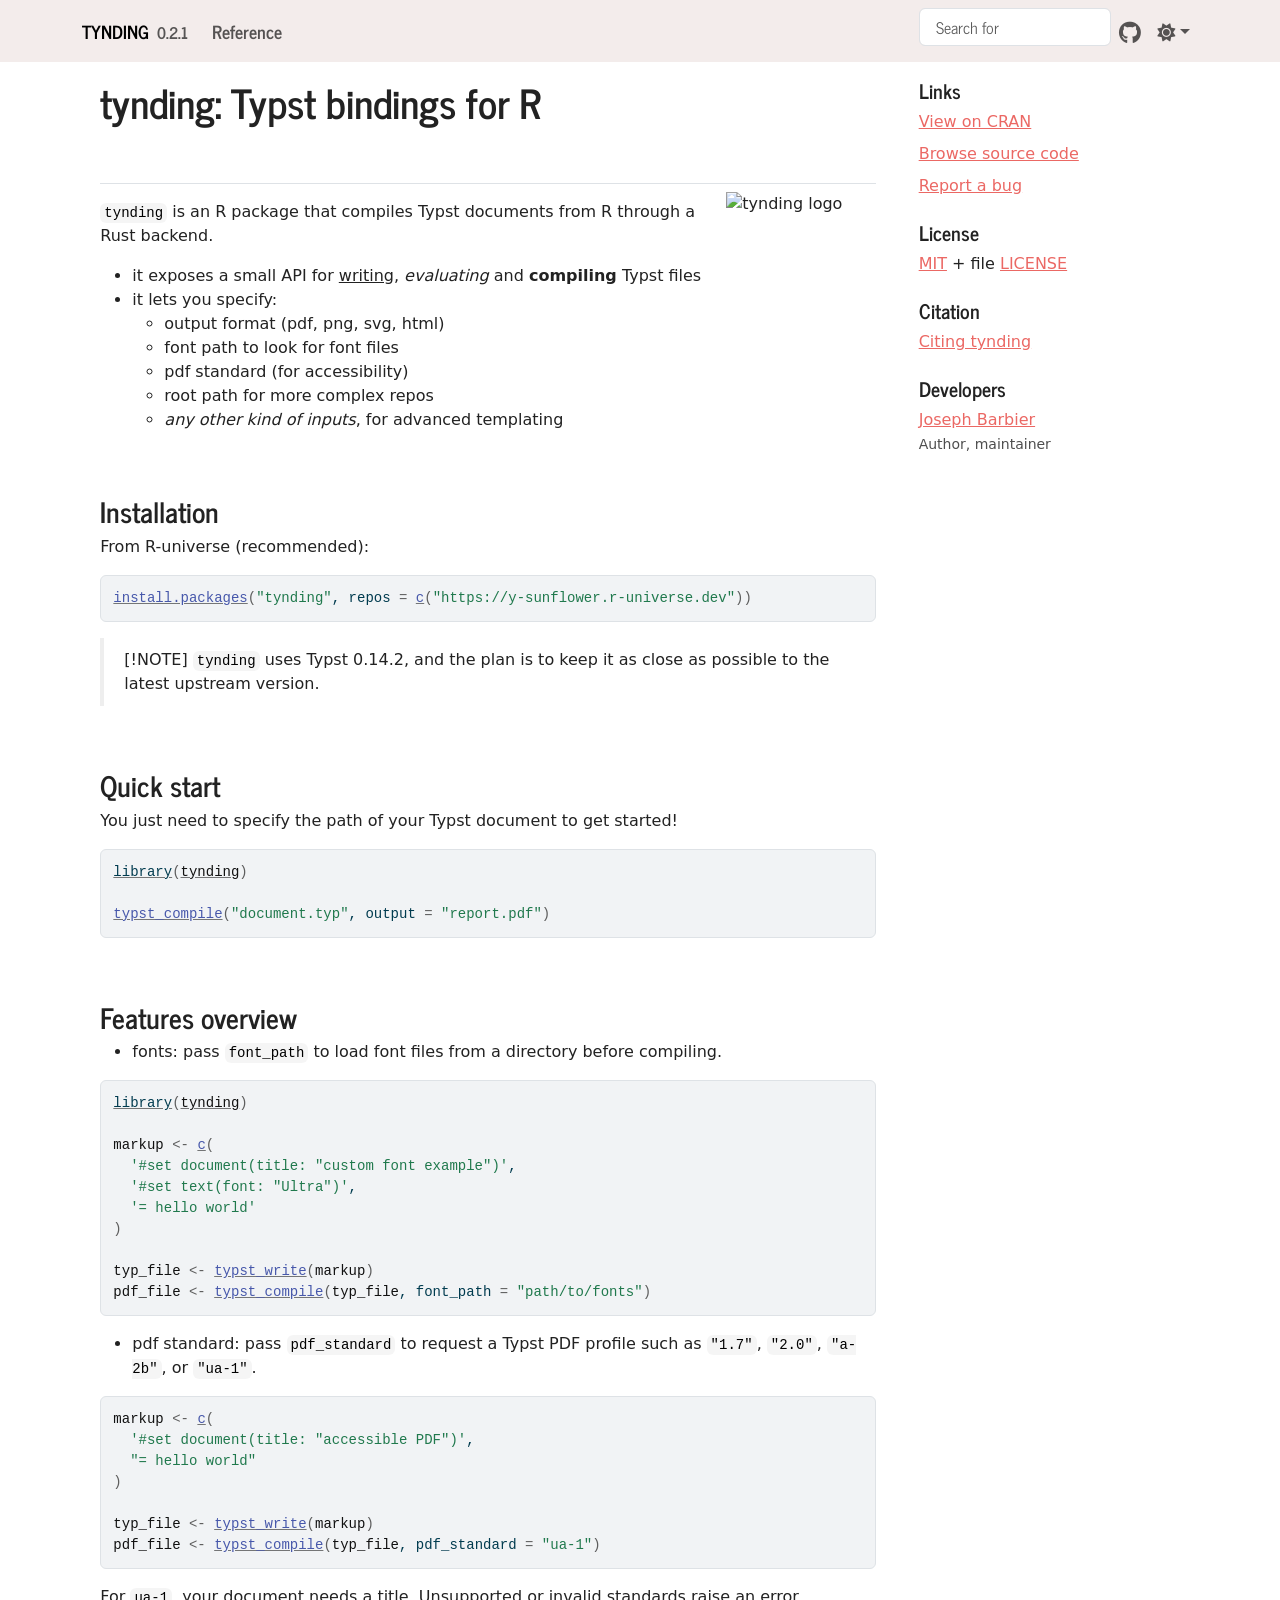
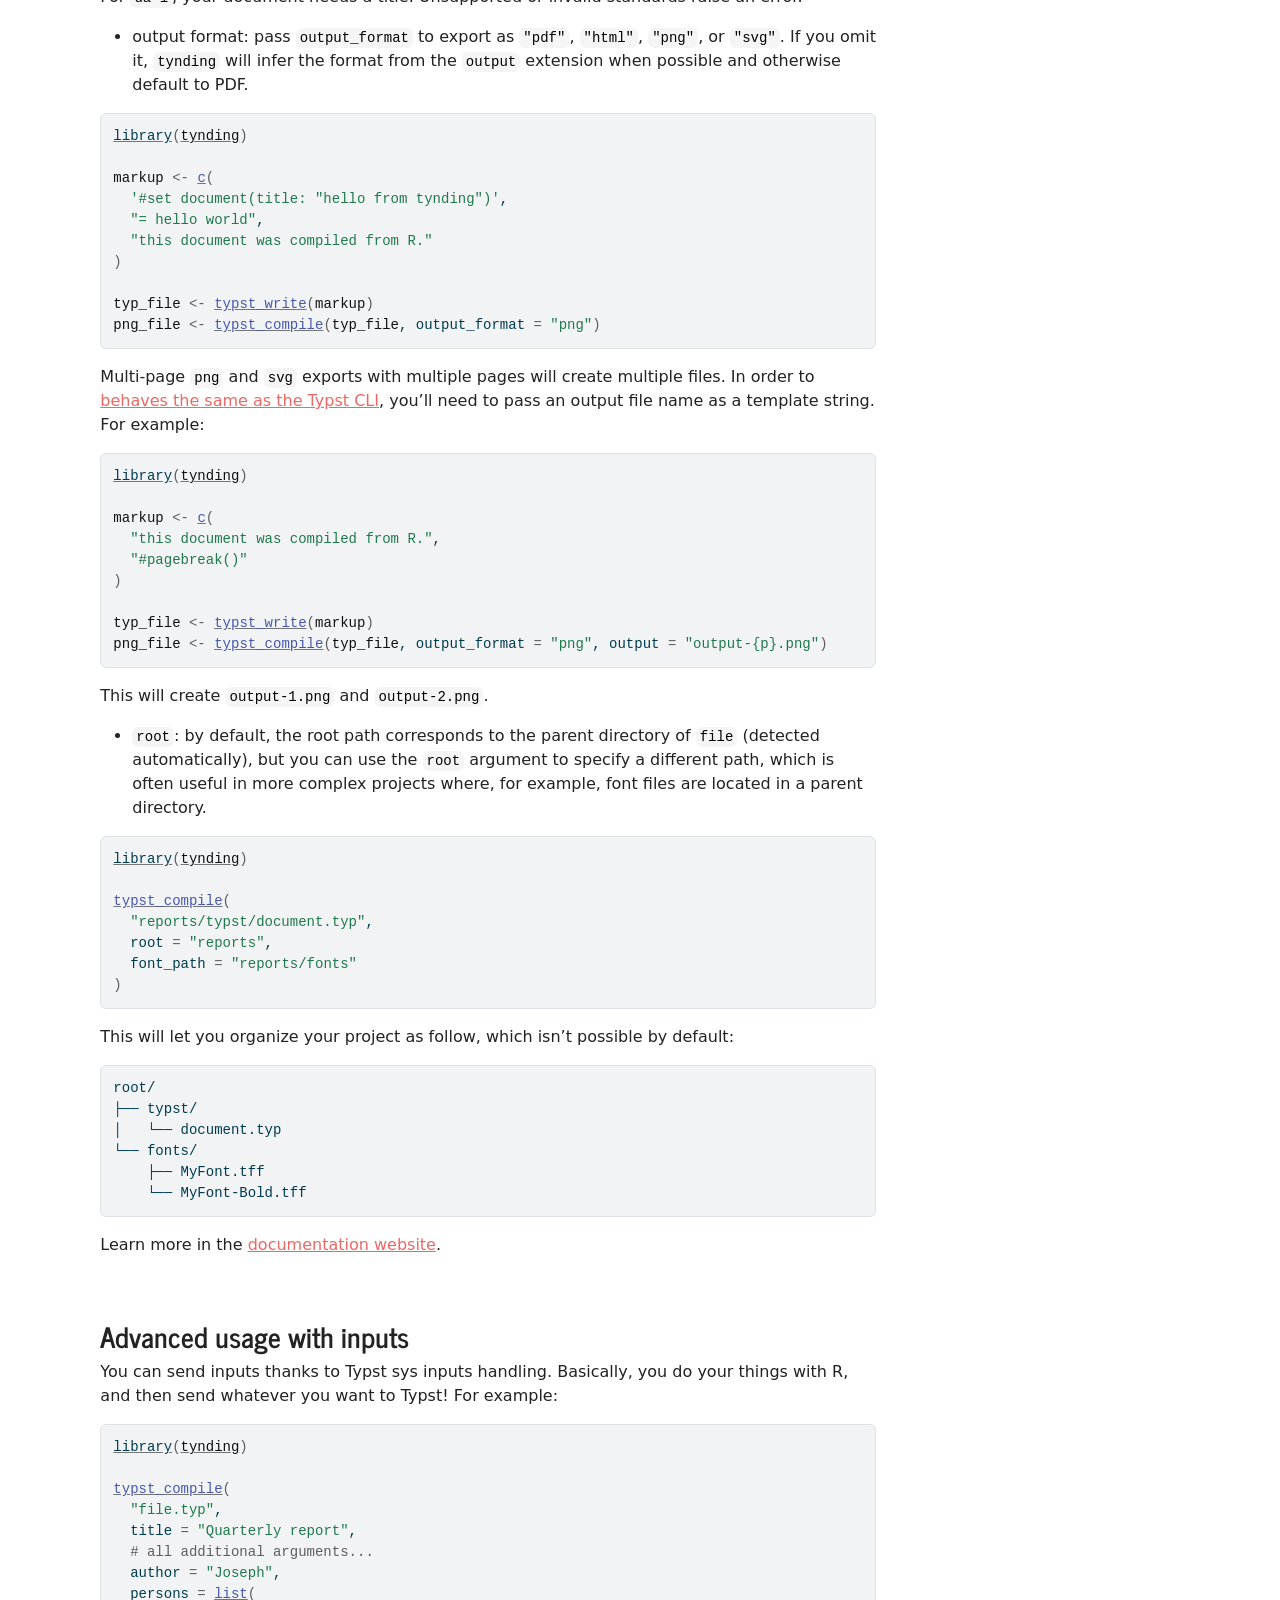
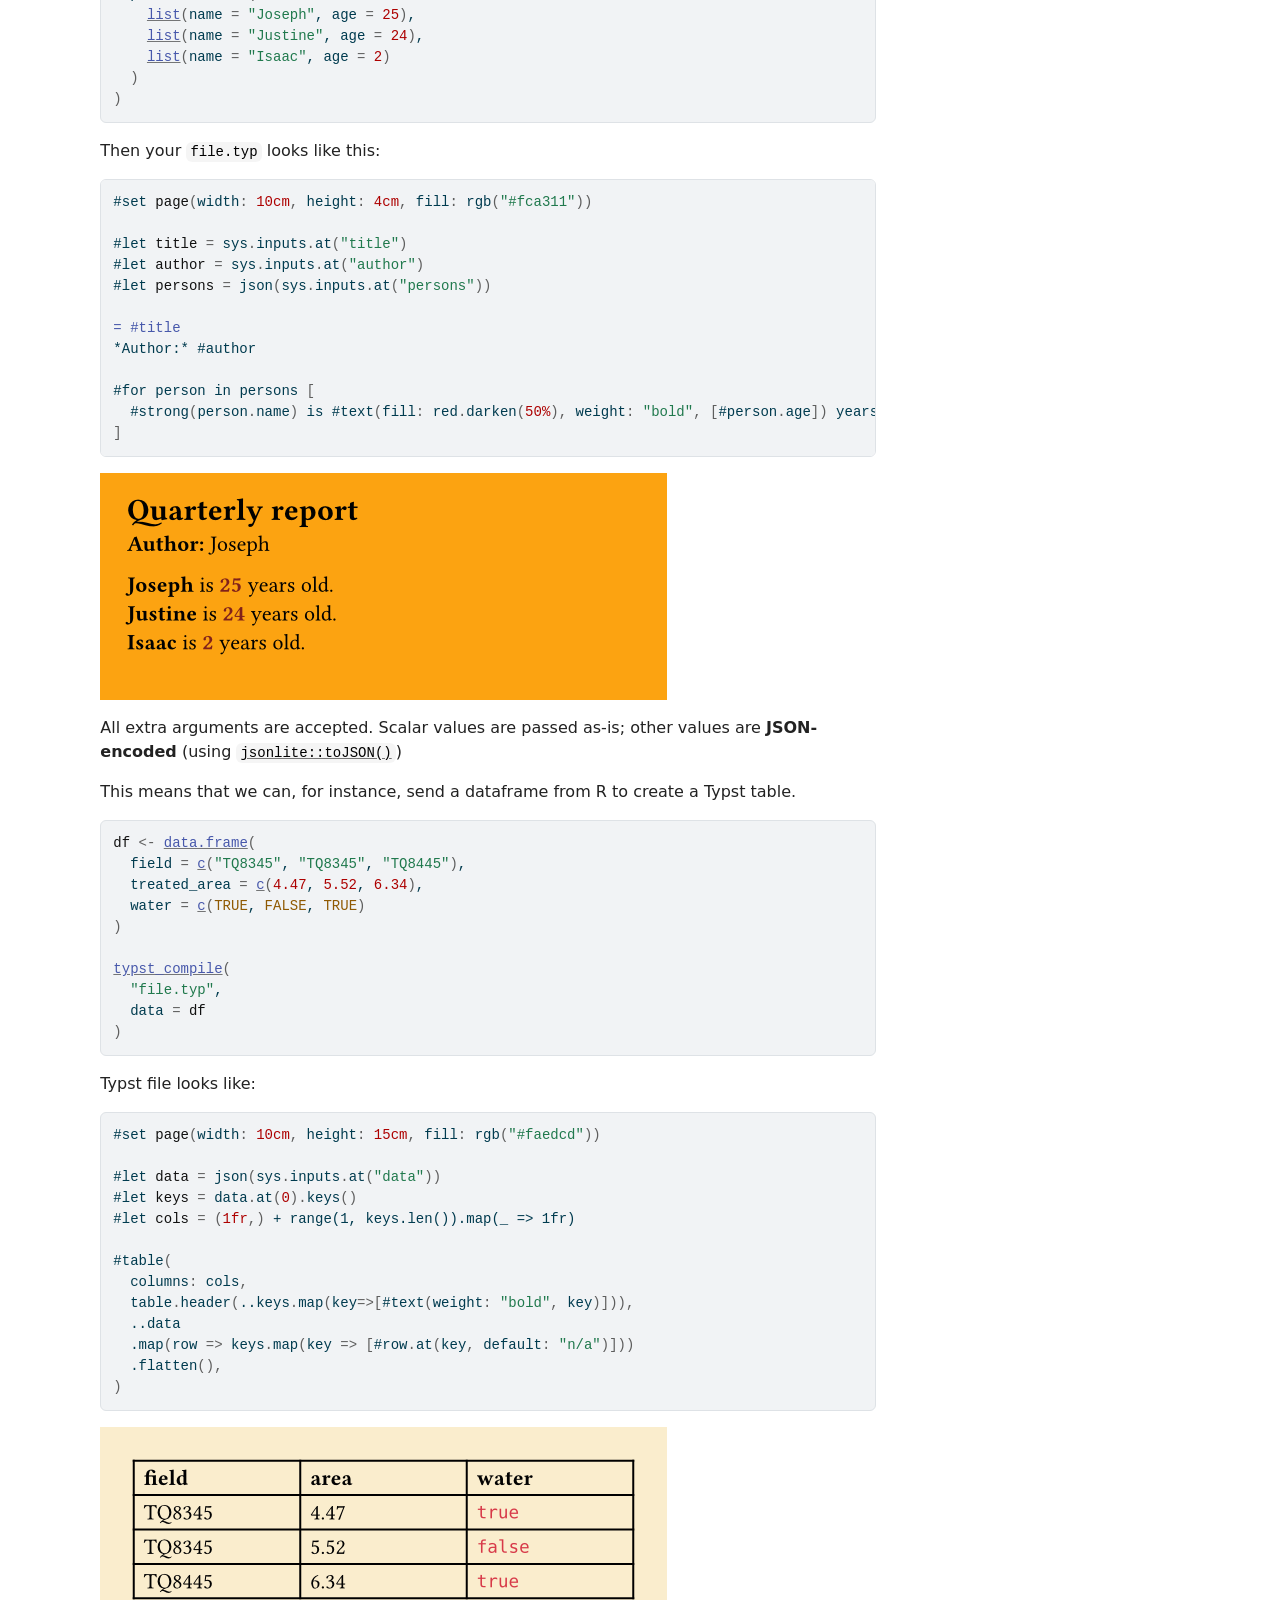
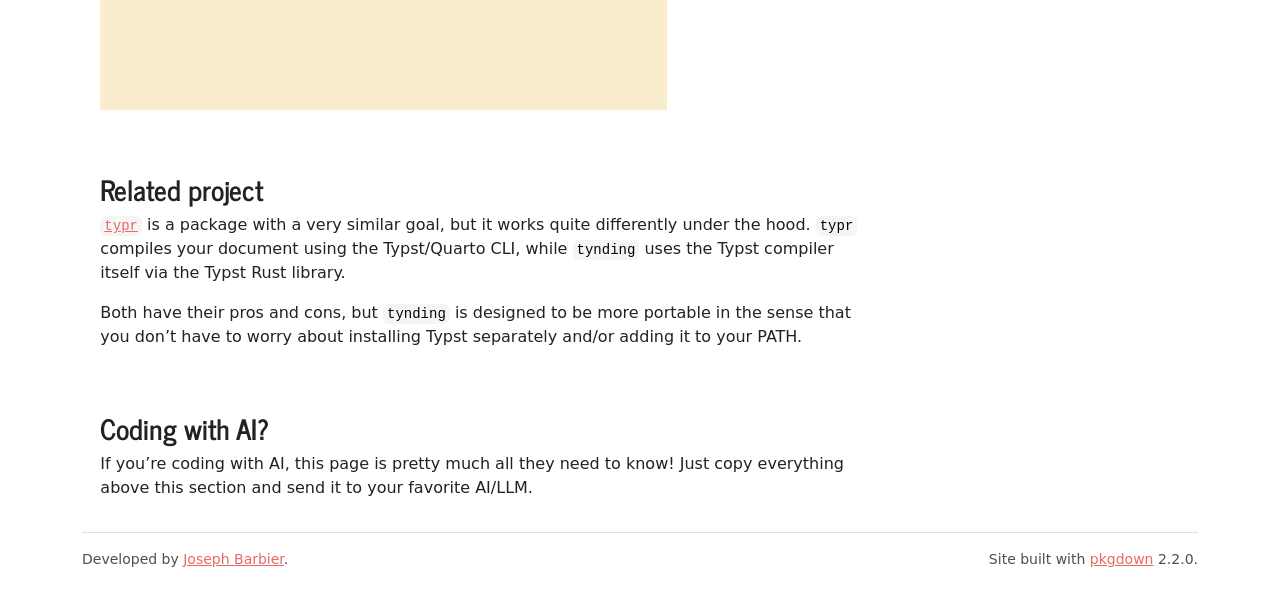
==== index.html @ cdce3de1 "Deploying to gh-pages from @ y-sunflower/tynding@abfb018ded294149a8add3122099fb48ddb5d278 🚀" ====
<!DOCTYPE html>
<!-- Generated by pkgdown: do not edit by hand --><html lang="en">
<head>
<meta http-equiv="Content-Type" content="text/html; charset=UTF-8">
<meta charset="utf-8">
<meta http-equiv="X-UA-Compatible" content="IE=edge">
<meta name="viewport" content="width=device-width, initial-scale=1, shrink-to-fit=no">
<title>Typst Bindings for R • tynding</title>
<script src="lightswitch.js"></script><script src="deps/jquery-3.6.0/jquery-3.6.0.min.js"></script><meta name="viewport" content="width=device-width, initial-scale=1, shrink-to-fit=no">
<link href="deps/bootstrap-5.3.1/bootstrap.min.css" rel="stylesheet">
<script src="deps/bootstrap-5.3.1/bootstrap.bundle.min.js"></script><link href="deps/font-awesome-6.5.2/css/all.min.css" rel="stylesheet">
<link href="deps/font-awesome-6.5.2/css/v4-shims.min.css" rel="stylesheet">
<script src="deps/headroom-0.11.0/headroom.min.js"></script><script src="deps/headroom-0.11.0/jQuery.headroom.min.js"></script><script src="deps/bootstrap-toc-1.0.1/bootstrap-toc.min.js"></script><script src="deps/clipboard.js-2.0.11/clipboard.min.js"></script><script src="deps/search-1.0.0/autocomplete.jquery.min.js"></script><script src="deps/search-1.0.0/fuse.min.js"></script><script src="deps/search-1.0.0/mark.min.js"></script><!-- pkgdown --><script src="pkgdown.js"></script><meta property="og:title" content="Typst Bindings for R">
<meta name="description" content="Provides bindings to the Typst typesetting system, enabling users to compile Typst documents directly from R. The package interfaces with the Typst Rust library to render documents, making it possible to integrate Typst-based workflows into R scripts, reports, and reproducible research pipelines.">
<meta property="og:description" content="Provides bindings to the Typst typesetting system, enabling users to compile Typst documents directly from R. The package interfaces with the Typst Rust library to render documents, making it possible to integrate Typst-based workflows into R scripts, reports, and reproducible research pipelines.">
</head>
<body>
    <a href="#main" class="visually-hidden-focusable">Skip to contents</a>


    <nav class="navbar navbar-expand-lg fixed-top " aria-label="Site navigation"><div class="container">

    <a class="navbar-brand me-2" href="index.html">tynding</a>

    <small class="nav-text text-muted me-auto" data-bs-toggle="tooltip" data-bs-placement="bottom" title="">0.2.1</small>


    <button class="navbar-toggler" type="button" data-bs-toggle="collapse" data-bs-target="#navbar" aria-controls="navbar" aria-expanded="false" aria-label="Toggle navigation">
      <span class="navbar-toggler-icon"></span>
    </button>

    <div id="navbar" class="collapse navbar-collapse ms-3">
      <ul class="navbar-nav me-auto">
<li class="nav-item"><a class="nav-link" href="reference/index.html">Reference</a></li>
      </ul>
<ul class="navbar-nav">
<li class="nav-item"><form class="form-inline" role="search">
 <input class="form-control" type="search" name="search-input" id="search-input" autocomplete="off" aria-label="Search site" placeholder="Search for" data-search-index="search.json">
</form></li>
<li class="nav-item"><a class="external-link nav-link" href="https://github.com/y-sunflower/tynding/" aria-label="GitHub"><span class="fa fab fa-github fa-lg"></span></a></li>
<li class="nav-item dropdown">
  <button class="nav-link dropdown-toggle" type="button" id="dropdown-lightswitch" data-bs-toggle="dropdown" aria-expanded="false" aria-haspopup="true" aria-label="Light switch"><span class="fa fa-sun"></span></button>
  <ul class="dropdown-menu dropdown-menu-end" aria-labelledby="dropdown-lightswitch">
<li><button class="dropdown-item" data-bs-theme-value="light"><span class="fa fa-sun"></span> Light</button></li>
    <li><button class="dropdown-item" data-bs-theme-value="dark"><span class="fa fa-moon"></span> Dark</button></li>
    <li><button class="dropdown-item" data-bs-theme-value="auto"><span class="fa fa-adjust"></span> Auto</button></li>
  </ul>
</li>
      </ul>
</div>


  </div>
</nav><div class="container template-home">
<div class="row">
  <main id="main" class="col-md-9"><div class="section level1">
<div class="page-header"><h1 id="tynding-typst-bindings-for-r">tynding: Typst bindings for R<a class="anchor" aria-label="anchor" href="#tynding-typst-bindings-for-r"></a>
</h1></div>
<p><img src="https://github.com/JosephBARBIERDARNAL/static/blob/main/r-libs/tynding/image.png?raw=true" alt="tynding logo" align="right" width="150px"></p>
<p><code>tynding</code> is an R package that compiles Typst documents from R through a Rust backend.</p>
<ul>
<li>it exposes a small API for <u>writing</u>, <em>evaluating</em> and <strong>compiling</strong> Typst files</li>
<li>it lets you specify:
<ul>
<li>output format (pdf, png, svg, html)</li>
<li>font path to look for font files</li>
<li>pdf standard (for accessibility)</li>
<li>root path for more complex repos</li>
<li>
<em>any other kind of inputs</em>, for advanced templating</li>
</ul>
</li>
</ul>
<p><br></p>
<div class="section level2">
<h2 id="installation">Installation<a class="anchor" aria-label="anchor" href="#installation"></a>
</h2>
<p>From R-universe (recommended):</p>
<div class="sourceCode" id="cb1"><pre class="downlit sourceCode r">
<code class="sourceCode R"><span><span class="fu"><a href="https://rdrr.io/r/utils/install.packages.html" class="external-link">install.packages</a></span><span class="op">(</span><span class="st">"tynding"</span>, repos <span class="op">=</span> <span class="fu"><a href="https://rdrr.io/r/base/c.html" class="external-link">c</a></span><span class="op">(</span><span class="st">"https://y-sunflower.r-universe.dev"</span><span class="op">)</span><span class="op">)</span></span></code></pre></div>
<blockquote>
<p>[!NOTE] <code>tynding</code> uses Typst 0.14.2, and the plan is to keep it as close as possible to the latest upstream version.</p>
</blockquote>
<p><br></p>
</div>
<div class="section level2">
<h2 id="quick-start">Quick start<a class="anchor" aria-label="anchor" href="#quick-start"></a>
</h2>
<p>You just need to specify the path of your Typst document to get started!</p>
<div class="sourceCode" id="cb2"><pre class="downlit sourceCode r">
<code class="sourceCode R"><span><span class="kw"><a href="https://rdrr.io/r/base/library.html" class="external-link">library</a></span><span class="op">(</span><span class="va"><a href="https://y-sunflower.github.io/tynding/">tynding</a></span><span class="op">)</span></span>
<span></span>
<span><span class="fu"><a href="reference/typst_compile.html">typst_compile</a></span><span class="op">(</span><span class="st">"document.typ"</span>, output <span class="op">=</span> <span class="st">"report.pdf"</span><span class="op">)</span></span></code></pre></div>
<p><br></p>
</div>
<div class="section level2">
<h2 id="features-overview">Features overview<a class="anchor" aria-label="anchor" href="#features-overview"></a>
</h2>
<ul>
<li>fonts: pass <code>font_path</code> to load font files from a directory before compiling.</li>
</ul>
<div class="sourceCode" id="cb3"><pre class="downlit sourceCode r">
<code class="sourceCode R"><span><span class="kw"><a href="https://rdrr.io/r/base/library.html" class="external-link">library</a></span><span class="op">(</span><span class="va"><a href="https://y-sunflower.github.io/tynding/">tynding</a></span><span class="op">)</span></span>
<span></span>
<span><span class="va">markup</span> <span class="op">&lt;-</span> <span class="fu"><a href="https://rdrr.io/r/base/c.html" class="external-link">c</a></span><span class="op">(</span></span>
<span>  <span class="st">'#set document(title: "custom font example")'</span>,</span>
<span>  <span class="st">'#set text(font: "Ultra")'</span>,</span>
<span>  <span class="st">'= hello world'</span></span>
<span><span class="op">)</span></span>
<span></span>
<span><span class="va">typ_file</span> <span class="op">&lt;-</span> <span class="fu"><a href="reference/typst_write.html">typst_write</a></span><span class="op">(</span><span class="va">markup</span><span class="op">)</span></span>
<span><span class="va">pdf_file</span> <span class="op">&lt;-</span> <span class="fu"><a href="reference/typst_compile.html">typst_compile</a></span><span class="op">(</span><span class="va">typ_file</span>, font_path <span class="op">=</span> <span class="st">"path/to/fonts"</span><span class="op">)</span></span></code></pre></div>
<ul>
<li>pdf standard: pass <code>pdf_standard</code> to request a Typst PDF profile such as <code>"1.7"</code>, <code>"2.0"</code>, <code>"a-2b"</code>, or <code>"ua-1"</code>.</li>
</ul>
<div class="sourceCode" id="cb4"><pre class="downlit sourceCode r">
<code class="sourceCode R"><span><span class="va">markup</span> <span class="op">&lt;-</span> <span class="fu"><a href="https://rdrr.io/r/base/c.html" class="external-link">c</a></span><span class="op">(</span></span>
<span>  <span class="st">'#set document(title: "accessible PDF")'</span>,</span>
<span>  <span class="st">"= hello world"</span></span>
<span><span class="op">)</span></span>
<span></span>
<span><span class="va">typ_file</span> <span class="op">&lt;-</span> <span class="fu"><a href="reference/typst_write.html">typst_write</a></span><span class="op">(</span><span class="va">markup</span><span class="op">)</span></span>
<span><span class="va">pdf_file</span> <span class="op">&lt;-</span> <span class="fu"><a href="reference/typst_compile.html">typst_compile</a></span><span class="op">(</span><span class="va">typ_file</span>, pdf_standard <span class="op">=</span> <span class="st">"ua-1"</span><span class="op">)</span></span></code></pre></div>
<p>For <code>ua-1</code>, your document needs a title. Unsupported or invalid standards raise an error.</p>
<ul>
<li>output format: pass <code>output_format</code> to export as <code>"pdf"</code>, <code>"html"</code>, <code>"png"</code>, or <code>"svg"</code>. If you omit it, <code>tynding</code> will infer the format from the <code>output</code> extension when possible and otherwise default to PDF.</li>
</ul>
<div class="sourceCode" id="cb5"><pre class="downlit sourceCode r">
<code class="sourceCode R"><span><span class="kw"><a href="https://rdrr.io/r/base/library.html" class="external-link">library</a></span><span class="op">(</span><span class="va"><a href="https://y-sunflower.github.io/tynding/">tynding</a></span><span class="op">)</span></span>
<span></span>
<span><span class="va">markup</span> <span class="op">&lt;-</span> <span class="fu"><a href="https://rdrr.io/r/base/c.html" class="external-link">c</a></span><span class="op">(</span></span>
<span>  <span class="st">'#set document(title: "hello from tynding")'</span>,</span>
<span>  <span class="st">"= hello world"</span>,</span>
<span>  <span class="st">"this document was compiled from R."</span></span>
<span><span class="op">)</span></span>
<span></span>
<span><span class="va">typ_file</span> <span class="op">&lt;-</span> <span class="fu"><a href="reference/typst_write.html">typst_write</a></span><span class="op">(</span><span class="va">markup</span><span class="op">)</span></span>
<span><span class="va">png_file</span> <span class="op">&lt;-</span> <span class="fu"><a href="reference/typst_compile.html">typst_compile</a></span><span class="op">(</span><span class="va">typ_file</span>, output_format <span class="op">=</span> <span class="st">"png"</span><span class="op">)</span></span></code></pre></div>
<p>Multi-page <code>png</code> and <code>svg</code> exports with multiple pages will create multiple files. In order to <a href="https://typst.app/docs/reference/png/#exporting-as-png" class="external-link">behaves the same as the Typst CLI</a>, you’ll need to pass an output file name as a template string. For example:</p>
<div class="sourceCode" id="cb6"><pre class="downlit sourceCode r">
<code class="sourceCode R"><span><span class="kw"><a href="https://rdrr.io/r/base/library.html" class="external-link">library</a></span><span class="op">(</span><span class="va"><a href="https://y-sunflower.github.io/tynding/">tynding</a></span><span class="op">)</span></span>
<span></span>
<span><span class="va">markup</span> <span class="op">&lt;-</span> <span class="fu"><a href="https://rdrr.io/r/base/c.html" class="external-link">c</a></span><span class="op">(</span></span>
<span>  <span class="st">"this document was compiled from R."</span>,</span>
<span>  <span class="st">"#pagebreak()"</span></span>
<span><span class="op">)</span></span>
<span></span>
<span><span class="va">typ_file</span> <span class="op">&lt;-</span> <span class="fu"><a href="reference/typst_write.html">typst_write</a></span><span class="op">(</span><span class="va">markup</span><span class="op">)</span></span>
<span><span class="va">png_file</span> <span class="op">&lt;-</span> <span class="fu"><a href="reference/typst_compile.html">typst_compile</a></span><span class="op">(</span><span class="va">typ_file</span>, output_format <span class="op">=</span> <span class="st">"png"</span>, output <span class="op">=</span> <span class="st">"output-{p}.png"</span><span class="op">)</span></span></code></pre></div>
<p>This will create <code>output-1.png</code> and <code>output-2.png</code>.</p>
<ul>
<li>
<code>root</code>: by default, the root path corresponds to the parent directory of <code>file</code> (detected automatically), but you can use the <code>root</code> argument to specify a different path, which is often useful in more complex projects where, for example, font files are located in a parent directory.</li>
</ul>
<div class="sourceCode" id="cb7"><pre class="downlit sourceCode r">
<code class="sourceCode R"><span><span class="kw"><a href="https://rdrr.io/r/base/library.html" class="external-link">library</a></span><span class="op">(</span><span class="va"><a href="https://y-sunflower.github.io/tynding/">tynding</a></span><span class="op">)</span></span>
<span></span>
<span><span class="fu"><a href="reference/typst_compile.html">typst_compile</a></span><span class="op">(</span></span>
<span>  <span class="st">"reports/typst/document.typ"</span>,</span>
<span>  root <span class="op">=</span> <span class="st">"reports"</span>,</span>
<span>  font_path <span class="op">=</span> <span class="st">"reports/fonts"</span></span>
<span><span class="op">)</span></span></code></pre></div>
<p>This will let you organize your project as follow, which isn’t possible by default:</p>
<pre><code>root/
├── typst/
│   └── document.typ
└── fonts/
    ├── MyFont.tff
    └── MyFont-Bold.tff</code></pre>
<p>Learn more in the <a href="https://y-sunflower.github.io/tynding/">documentation website</a>.</p>
<p><br></p>
</div>
<div class="section level2">
<h2 id="advanced-usage-with-inputs">Advanced usage with inputs<a class="anchor" aria-label="anchor" href="#advanced-usage-with-inputs"></a>
</h2>
<p>You can send inputs thanks to Typst sys inputs handling. Basically, you do your things with R, and then send whatever you want to Typst! For example:</p>
<div class="sourceCode" id="cb9"><pre class="downlit sourceCode r">
<code class="sourceCode R"><span><span class="kw"><a href="https://rdrr.io/r/base/library.html" class="external-link">library</a></span><span class="op">(</span><span class="va"><a href="https://y-sunflower.github.io/tynding/">tynding</a></span><span class="op">)</span></span>
<span></span>
<span><span class="fu"><a href="reference/typst_compile.html">typst_compile</a></span><span class="op">(</span></span>
<span>  <span class="st">"file.typ"</span>,</span>
<span>  title <span class="op">=</span> <span class="st">"Quarterly report"</span>,</span>
<span>  <span class="co"># all additional arguments...</span></span>
<span>  author <span class="op">=</span> <span class="st">"Joseph"</span>,</span>
<span>  persons <span class="op">=</span> <span class="fu"><a href="https://rdrr.io/r/base/list.html" class="external-link">list</a></span><span class="op">(</span></span>
<span>    <span class="fu"><a href="https://rdrr.io/r/base/list.html" class="external-link">list</a></span><span class="op">(</span>name <span class="op">=</span> <span class="st">"Joseph"</span>, age <span class="op">=</span> <span class="fl">25</span><span class="op">)</span>,</span>
<span>    <span class="fu"><a href="https://rdrr.io/r/base/list.html" class="external-link">list</a></span><span class="op">(</span>name <span class="op">=</span> <span class="st">"Justine"</span>, age <span class="op">=</span> <span class="fl">24</span><span class="op">)</span>,</span>
<span>    <span class="fu"><a href="https://rdrr.io/r/base/list.html" class="external-link">list</a></span><span class="op">(</span>name <span class="op">=</span> <span class="st">"Isaac"</span>, age <span class="op">=</span> <span class="fl">2</span><span class="op">)</span></span>
<span>  <span class="op">)</span></span>
<span><span class="op">)</span></span></code></pre></div>
<p>Then your <code>file.typ</code> looks like this:</p>
<div class="sourceCode" id="cb10"><pre class="sourceCode typ"><code class="sourceCode typst"><span id="cb10-1"><a href="#cb10-1" tabindex="-1"></a><span class="kw">#set</span> <span class="va">page</span><span class="op">(</span>width<span class="op">:</span> <span class="fl">10cm</span><span class="op">,</span> height<span class="op">:</span> <span class="fl">4cm</span><span class="op">,</span> fill<span class="op">:</span> rgb<span class="op">(</span><span class="st">"#fca311"</span><span class="op">))</span></span>
<span id="cb10-2"><a href="#cb10-2" tabindex="-1"></a></span>
<span id="cb10-3"><a href="#cb10-3" tabindex="-1"></a><span class="kw">#let</span> <span class="va">title</span> <span class="op">=</span> sys<span class="op">.</span>inputs<span class="op">.</span>at<span class="op">(</span><span class="st">"title"</span><span class="op">)</span></span>
<span id="cb10-4"><a href="#cb10-4" tabindex="-1"></a><span class="kw">#let</span> <span class="va">author</span> <span class="op">=</span> sys<span class="op">.</span>inputs<span class="op">.</span>at<span class="op">(</span><span class="st">"author"</span><span class="op">)</span></span>
<span id="cb10-5"><a href="#cb10-5" tabindex="-1"></a><span class="kw">#let</span> <span class="va">persons</span> <span class="op">=</span> json<span class="op">(</span>sys<span class="op">.</span>inputs<span class="op">.</span>at<span class="op">(</span><span class="st">"persons"</span><span class="op">))</span></span>
<span id="cb10-6"><a href="#cb10-6" tabindex="-1"></a></span>
<span id="cb10-7"><a href="#cb10-7" tabindex="-1"></a><span class="fu">= #title</span></span>
<span id="cb10-8"><a href="#cb10-8" tabindex="-1"></a>*Author:* <span class="kw">#</span>author</span>
<span id="cb10-9"><a href="#cb10-9" tabindex="-1"></a></span>
<span id="cb10-10"><a href="#cb10-10" tabindex="-1"></a><span class="kw">#</span><span class="cf">for</span> person <span class="cf">in</span> persons <span class="op">[</span></span>
<span id="cb10-11"><a href="#cb10-11" tabindex="-1"></a>  <span class="kw">#</span>strong<span class="op">(</span>person<span class="op">.</span>name<span class="op">)</span> is <span class="kw">#</span>text<span class="op">(</span>fill<span class="op">:</span> red<span class="op">.</span>darken<span class="op">(</span><span class="fl">50%</span><span class="op">),</span> weight<span class="op">:</span> <span class="st">"bold"</span><span class="op">,</span> <span class="op">[</span><span class="kw">#</span>person<span class="op">.</span>age<span class="op">])</span> years old. <span class="sc">\</span></span>
<span id="cb10-12"><a href="#cb10-12" tabindex="-1"></a><span class="op">]</span></span></code></pre></div>
<p><img src="./example1.png"></p>
<p>All extra arguments are accepted. Scalar values are passed as-is; other values are <strong>JSON-encoded</strong> (using <code><a href="https://jeroen.r-universe.dev/jsonlite/reference/fromJSON.html" class="external-link">jsonlite::toJSON()</a></code>)</p>
<p>This means that we can, for instance, send a dataframe from R to create a Typst table.</p>
<div class="sourceCode" id="cb11"><pre class="downlit sourceCode r">
<code class="sourceCode R"><span><span class="va">df</span> <span class="op">&lt;-</span> <span class="fu"><a href="https://rdrr.io/r/base/data.frame.html" class="external-link">data.frame</a></span><span class="op">(</span></span>
<span>  field <span class="op">=</span> <span class="fu"><a href="https://rdrr.io/r/base/c.html" class="external-link">c</a></span><span class="op">(</span><span class="st">"TQ8345"</span>, <span class="st">"TQ8345"</span>, <span class="st">"TQ8445"</span><span class="op">)</span>,</span>
<span>  treated_area <span class="op">=</span> <span class="fu"><a href="https://rdrr.io/r/base/c.html" class="external-link">c</a></span><span class="op">(</span><span class="fl">4.47</span>, <span class="fl">5.52</span>, <span class="fl">6.34</span><span class="op">)</span>,</span>
<span>  water <span class="op">=</span> <span class="fu"><a href="https://rdrr.io/r/base/c.html" class="external-link">c</a></span><span class="op">(</span><span class="cn">TRUE</span>, <span class="cn">FALSE</span>, <span class="cn">TRUE</span><span class="op">)</span></span>
<span><span class="op">)</span></span>
<span></span>
<span><span class="fu"><a href="reference/typst_compile.html">typst_compile</a></span><span class="op">(</span></span>
<span>  <span class="st">"file.typ"</span>,</span>
<span>  data <span class="op">=</span> <span class="va">df</span></span>
<span><span class="op">)</span></span></code></pre></div>
<p>Typst file looks like:</p>
<div class="sourceCode" id="cb12"><pre class="sourceCode typ"><code class="sourceCode typst"><span id="cb12-1"><a href="#cb12-1" tabindex="-1"></a><span class="kw">#set</span> <span class="va">page</span><span class="op">(</span>width<span class="op">:</span> <span class="fl">10cm</span><span class="op">,</span> height<span class="op">:</span> <span class="fl">15cm</span><span class="op">,</span> fill<span class="op">:</span> rgb<span class="op">(</span><span class="st">"#faedcd"</span><span class="op">))</span></span>
<span id="cb12-2"><a href="#cb12-2" tabindex="-1"></a></span>
<span id="cb12-3"><a href="#cb12-3" tabindex="-1"></a><span class="kw">#let</span> <span class="va">data</span> <span class="op">=</span> json<span class="op">(</span>sys<span class="op">.</span>inputs<span class="op">.</span>at<span class="op">(</span><span class="st">"data"</span><span class="op">))</span></span>
<span id="cb12-4"><a href="#cb12-4" tabindex="-1"></a><span class="kw">#let</span> <span class="va">keys</span> <span class="op">=</span> data<span class="op">.</span>at<span class="op">(</span><span class="dv">0</span><span class="op">).</span>keys<span class="op">()</span></span>
<span id="cb12-5"><a href="#cb12-5" tabindex="-1"></a><span class="kw">#let</span> <span class="va">cols</span> <span class="op">=</span> <span class="op">(</span><span class="fl">1fr</span><span class="op">,)</span> + range(1, keys.len()).map(_ =&gt; 1fr)</span>
<span id="cb12-6"><a href="#cb12-6" tabindex="-1"></a></span>
<span id="cb12-7"><a href="#cb12-7" tabindex="-1"></a><span class="kw">#</span>table<span class="op">(</span></span>
<span id="cb12-8"><a href="#cb12-8" tabindex="-1"></a>  columns<span class="op">:</span> cols<span class="op">,</span></span>
<span id="cb12-9"><a href="#cb12-9" tabindex="-1"></a>  table<span class="op">.</span>header<span class="op">(</span>..keys<span class="op">.</span>map<span class="op">(</span>key<span class="op">=&gt;[</span><span class="kw">#</span>text<span class="op">(</span>weight<span class="op">:</span> <span class="st">"bold"</span><span class="op">,</span> key<span class="op">)])),</span></span>
<span id="cb12-10"><a href="#cb12-10" tabindex="-1"></a>  ..data</span>
<span id="cb12-11"><a href="#cb12-11" tabindex="-1"></a>  .map<span class="op">(</span>row <span class="op">=&gt;</span> keys<span class="op">.</span>map<span class="op">(</span>key <span class="op">=&gt;</span> <span class="op">[</span><span class="kw">#</span>row<span class="op">.</span>at<span class="op">(</span>key<span class="op">,</span> default<span class="op">:</span> <span class="st">"n/a"</span><span class="op">)]))</span></span>
<span id="cb12-12"><a href="#cb12-12" tabindex="-1"></a>  .flatten<span class="op">(),</span></span>
<span id="cb12-13"><a href="#cb12-13" tabindex="-1"></a><span class="op">)</span></span></code></pre></div>
<p><img src="./example2.png"></p>
<p><br></p>
</div>
<div class="section level2">
<h2 id="related-project">Related project<a class="anchor" aria-label="anchor" href="#related-project"></a>
</h2>
<p><a href="https://christophertkenny.com/typr/" class="external-link"><code>typr</code></a> is a package with a very similar goal, but it works quite differently under the hood. <code>typr</code> compiles your document using the Typst/Quarto CLI, while <code>tynding</code> uses the Typst compiler itself via the Typst Rust library.</p>
<p>Both have their pros and cons, but <code>tynding</code> is designed to be more portable in the sense that you don’t have to worry about installing Typst separately and/or adding it to your PATH.</p>
<p><br></p>
</div>
<div class="section level2">
<h2 id="coding-with-ai">Coding with AI?<a class="anchor" aria-label="anchor" href="#coding-with-ai"></a>
</h2>
<p>If you’re coding with AI, this page is pretty much all they need to know! Just copy everything above this section and send it to your favorite AI/LLM.</p>
</div>
</div>
  </main><aside class="col-md-3"><div class="links">
<h2 data-toc-skip>Links</h2>
<ul class="list-unstyled">
<li><a href="https://cloud.r-project.org/package=tynding" class="external-link">View on CRAN</a></li>
<li><a href="https://github.com/y-sunflower/tynding/" class="external-link">Browse source code</a></li>
<li><a href="https://github.com/y-sunflower/tynding/issues" class="external-link">Report a bug</a></li>
</ul>
</div>

<div class="license">
<h2 data-toc-skip>License</h2>
<ul class="list-unstyled">
<li>
<a href="https://opensource.org/licenses/mit-license.php" class="external-link">MIT</a> + file <a href="LICENSE-text.html">LICENSE</a>
</li>
</ul>
</div>


<div class="citation">
<h2 data-toc-skip>Citation</h2>
<ul class="list-unstyled">
<li><a href="authors.html#citation">Citing tynding</a></li>
</ul>
</div>

<div class="developers">
<h2 data-toc-skip>Developers</h2>
<ul class="list-unstyled">
<li>
<a href="https://ysunflower.com/" class="external-link">Joseph Barbier</a> <br><small class="roles"> Author, maintainer </small>   </li>
</ul>
</div>



  </aside>
</div>


    <footer><div class="pkgdown-footer-left">
  <p>Developed by <a href="https://ysunflower.com/" class="external-link">Joseph Barbier</a>.</p>
</div>

<div class="pkgdown-footer-right">
  <p>Site built with <a href="https://pkgdown.r-lib.org/" class="external-link">pkgdown</a> 2.2.0.</p>
</div>

    </footer>
</div>





  </body>
</html>
---- deps/font-awesome-6.5.2/css/v4-shims.min.css ----
/*!
 * Font Awesome Free 6.5.2 by @fontawesome - https://fontawesome.com
 * License - https://fontawesome.com/license/free (Icons: CC BY 4.0, Fonts: SIL OFL 1.1, Code: MIT License)
 * Copyright 2024 Fonticons, Inc.
 */
.fa.fa-glass:before{content:"\f000"}.fa.fa-envelope-o{font-family:"Font Awesome 6 Free";font-weight:400}.fa.fa-envelope-o:before{content:"\f0e0"}.fa.fa-star-o{font-family:"Font Awesome 6 Free";font-weight:400}.fa.fa-star-o:before{content:"\f005"}.fa.fa-close:before,.fa.fa-remove:before{content:"\f00d"}.fa.fa-gear:before{content:"\f013"}.fa.fa-trash-o{font-family:"Font Awesome 6 Free";font-weight:400}.fa.fa-trash-o:before{content:"\f2ed"}.fa.fa-home:before{content:"\f015"}.fa.fa-file-o{font-family:"Font Awesome 6 Free";font-weight:400}.fa.fa-file-o:before{content:"\f15b"}.fa.fa-clock-o{font-family:"Font Awesome 6 Free";font-weight:400}.fa.fa-clock-o:before{content:"\f017"}.fa.fa-arrow-circle-o-down{font-family:"Font Awesome 6 Free";font-weight:400}.fa.fa-arrow-circle-o-down:before{content:"\f358"}.fa.fa-arrow-circle-o-up{font-family:"Font Awesome 6 Free";font-weight:400}.fa.fa-arrow-circle-o-up:before{content:"\f35b"}.fa.fa-play-circle-o{font-family:"Font Awesome 6 Free";font-weight:400}.fa.fa-play-circle-o:before{content:"\f144"}.fa.fa-repeat:before,.fa.fa-rotate-right:before{content:"\f01e"}.fa.fa-refresh:before{content:"\f021"}.fa.fa-list-alt{font-family:"Font Awesome 6 Free";font-weight:400}.fa.fa-list-alt:before{content:"\f022"}.fa.fa-dedent:before{content:"\f03b"}.fa.fa-video-camera:before{content:"\f03d"}.fa.fa-picture-o{font-family:"Font Awesome 6 Free";font-weight:400}.fa.fa-picture-o:before{content:"\f03e"}.fa.fa-photo{font-family:"Font Awesome 6 Free";font-weight:400}.fa.fa-photo:before{content:"\f03e"}.fa.fa-image{font-family:"Font Awesome 6 Free";font-weight:400}.fa.fa-image:before{content:"\f03e"}.fa.fa-map-marker:before{content:"\f3c5"}.fa.fa-pencil-square-o{font-family:"Font Awesome 6 Free";font-weight:400}.fa.fa-pencil-square-o:before{content:"\f044"}.fa.fa-edit{font-family:"Font Awesome 6 Free";font-weight:400}.fa.fa-edit:before{content:"\f044"}.fa.fa-share-square-o:before{content:"\f14d"}.fa.fa-check-square-o{font-family:"Font Awesome 6 Free";font-weight:400}.fa.fa-check-square-o:before{content:"\f14a"}.fa.fa-arrows:before{content:"\f0b2"}.fa.fa-times-circle-o{font-family:"Font Awesome 6 Free";font-weight:400}.fa.fa-times-circle-o:before{content:"\f057"}.fa.fa-check-circle-o{font-family:"Font Awesome 6 Free";font-weight:400}.fa.fa-check-circle-o:before{content:"\f058"}.fa.fa-mail-forward:before{content:"\f064"}.fa.fa-expand:before{content:"\f424"}.fa.fa-compress:before{content:"\f422"}.fa.fa-eye,.fa.fa-eye-slash{font-family:"Font Awesome 6 Free";font-weight:400}.fa.fa-warning:before{content:"\f071"}.fa.fa-calendar:before{content:"\f073"}.fa.fa-arrows-v:before{content:"\f338"}.fa.fa-arrows-h:before{content:"\f337"}.fa.fa-bar-chart-o:before,.fa.fa-bar-chart:before{content:"\e0e3"}.fa.fa-twitter-square{font-family:"Font Awesome 6 Brands";font-weight:400}.fa.fa-twitter-square:before{content:"\f081"}.fa.fa-facebook-square{font-family:"Font Awesome 6 Brands";font-weight:400}.fa.fa-facebook-square:before{content:"\f082"}.fa.fa-gears:before{content:"\f085"}.fa.fa-thumbs-o-up{font-family:"Font Awesome 6 Free";font-weight:400}.fa.fa-thumbs-o-up:before{content:"\f164"}.fa.fa-thumbs-o-down{font-family:"Font Awesome 6 Free";font-weight:400}.fa.fa-thumbs-o-down:before{content:"\f165"}.fa.fa-heart-o{font-family:"Font Awesome 6 Free";font-weight:400}.fa.fa-heart-o:before{content:"\f004"}.fa.fa-sign-out:before{content:"\f2f5"}.fa.fa-linkedin-square{font-family:"Font Awesome 6 Brands";font-weight:400}.fa.fa-linkedin-square:before{content:"\f08c"}.fa.fa-thumb-tack:before{content:"\f08d"}.fa.fa-external-link:before{content:"\f35d"}.fa.fa-sign-in:before{content:"\f2f6"}.fa.fa-github-square{font-family:"Font Awesome 6 Brands";font-weight:400}.fa.fa-github-square:before{content:"\f092"}.fa.fa-lemon-o{font-family:"Font Awesome 6 Free";font-weight:400}.fa.fa-lemon-o:before{content:"\f094"}.fa.fa-square-o{font-family:"Font Awesome 6 Free";font-weight:400}.fa.fa-square-o:before{content:"\f0c8"}.fa.fa-bookmark-o{font-family:"Font Awesome 6 Free";font-weight:400}.fa.fa-bookmark-o:before{content:"\f02e"}.fa.fa-facebook,.fa.fa-twitter{font-family:"Font Awesome 6 Brands";font-weight:400}.fa.fa-facebook:before{content:"\f39e"}.fa.fa-facebook-f{font-family:"Font Awesome 6 Brands";font-weight:400}.fa.fa-facebook-f:before{content:"\f39e"}.fa.fa-github{font-family:"Font Awesome 6 Brands";font-weight:400}.fa.fa-credit-card{font-family:"Font Awesome 6 Free";font-weight:400}.fa.fa-feed:before{content:"\f09e"}.fa.fa-hdd-o{font-family:"Font Awesome 6 Free";font-weight:400}.fa.fa-hdd-o:before{content:"\f0a0"}.fa.fa-hand-o-right{font-family:"Font Awesome 6 Free";font-weight:400}.fa.fa-hand-o-right:before{content:"\f0a4"}.fa.fa-hand-o-left{font-family:"Font Awesome 6 Free";font-weight:400}.fa.fa-hand-o-left:before{content:"\f0a5"}.fa.fa-hand-o-up{font-family:"Font Awesome 6 Free";font-weight:400}.fa.fa-hand-o-up:before{content:"\f0a6"}.fa.fa-hand-o-down{font-family:"Font Awesome 6 Free";font-weight:400}.fa.fa-hand-o-down:before{content:"\f0a7"}.fa.fa-globe:before{content:"\f57d"}.fa.fa-tasks:before{content:"\f828"}.fa.fa-arrows-alt:before{content:"\f31e"}.fa.fa-group:before{content:"\f0c0"}.fa.fa-chain:before{content:"\f0c1"}.fa.fa-cut:before{content:"\f0c4"}.fa.fa-files-o{font-family:"Font Awesome 6 Free";font-weight:400}.fa.fa-files-o:before{content:"\f0c5"}.fa.fa-floppy-o{font-family:"Font Awesome 6 Free";font-weight:400}.fa.fa-floppy-o:before{content:"\f0c7"}.fa.fa-save{font-family:"Font Awesome 6 Free";font-weight:400}.fa.fa-save:before{content:"\f0c7"}.fa.fa-navicon:before,.fa.fa-reorder:before{content:"\f0c9"}.fa.fa-magic:before{content:"\e2ca"}.fa.fa-pinterest,.fa.fa-pinterest-square{font-family:"Font Awesome 6 Brands";font-weight:400}.fa.fa-pinterest-square:before{content:"\f0d3"}.fa.fa-google-plus-square{font-family:"Font Awesome 6 Brands";font-weight:400}.fa.fa-google-plus-square:before{content:"\f0d4"}.fa.fa-google-plus{font-family:"Font Awesome 6 Brands";font-weight:400}.fa.fa-google-plus:before{content:"\f0d5"}.fa.fa-money:before{content:"\f3d1"}.fa.fa-unsorted:before{content:"\f0dc"}.fa.fa-sort-desc:before{content:"\f0dd"}.fa.fa-sort-asc:before{content:"\f0de"}.fa.fa-linkedin{font-family:"Font Awesome 6 Brands";font-weight:400}.fa.fa-linkedin:before{content:"\f0e1"}.fa.fa-rotate-left:before{content:"\f0e2"}.fa.fa-legal:before{content:"\f0e3"}.fa.fa-dashboard:before,.fa.fa-tachometer:before{content:"\f625"}.fa.fa-comment-o{font-family:"Font Awesome 6 Free";font-weight:400}.fa.fa-comment-o:before{content:"\f075"}.fa.fa-comments-o{font-family:"Font Awesome 6 Free";font-weight:400}.fa.fa-comments-o:before{content:"\f086"}.fa.fa-flash:before{content:"\f0e7"}.fa.fa-clipboard:before{content:"\f0ea"}.fa.fa-lightbulb-o{font-family:"Font Awesome 6 Free";font-weight:400}.fa.fa-lightbulb-o:before{content:"\f0eb"}.fa.fa-exchange:before{content:"\f362"}.fa.fa-cloud-download:before{content:"\f0ed"}.fa.fa-cloud-upload:before{content:"\f0ee"}.fa.fa-bell-o{font-family:"Font Awesome 6 Free";font-weight:400}.fa.fa-bell-o:before{content:"\f0f3"}.fa.fa-cutlery:before{content:"\f2e7"}.fa.fa-file-text-o{font-family:"Font Awesome 6 Free";font-weight:400}.fa.fa-file-text-o:before{content:"\f15c"}.fa.fa-building-o{font-family:"Font Awesome 6 Free";font-weight:400}.fa.fa-building-o:before{content:"\f1ad"}.fa.fa-hospital-o{font-family:"Font Awesome 6 Free";font-weight:400}.fa.fa-hospital-o:before{content:"\f0f8"}.fa.fa-tablet:before{content:"\f3fa"}.fa.fa-mobile-phone:before,.fa.fa-mobile:before{content:"\f3cd"}.fa.fa-circle-o{font-family:"Font Awesome 6 Free";font-weight:400}.fa.fa-circle-o:before{content:"\f111"}.fa.fa-mail-reply:before{content:"\f3e5"}.fa.fa-github-alt{font-family:"Font Awesome 6 Brands";font-weight:400}.fa.fa-folder-o{font-family:"Font Awesome 6 Free";font-weight:400}.fa.fa-folder-o:before{content:"\f07b"}.fa.fa-folder-open-o{font-family:"Font Awesome 6 Free";font-weight:400}.fa.fa-folder-open-o:before{content:"\f07c"}.fa.fa-smile-o{font-family:"Font Awesome 6 Free";font-weight:400}.fa.fa-smile-o:before{content:"\f118"}.fa.fa-frown-o{font-family:"Font Awesome 6 Free";font-weight:400}.fa.fa-frown-o:before{content:"\f119"}.fa.fa-meh-o{font-family:"Font Awesome 6 Free";font-weight:400}.fa.fa-meh-o:before{content:"\f11a"}.fa.fa-keyboard-o{font-family:"Font Awesome 6 Free";font-weight:400}.fa.fa-keyboard-o:before{content:"\f11c"}.fa.fa-flag-o{font-family:"Font Awesome 6 Free";font-weight:400}.fa.fa-flag-o:before{content:"\f024"}.fa.fa-mail-reply-all:before{content:"\f122"}.fa.fa-star-half-o{font-family:"Font Awesome 6 Free";font-weight:400}.fa.fa-star-half-o:before{content:"\f5c0"}.fa.fa-star-half-empty{font-family:"Font Awesome 6 Free";font-weight:400}.fa.fa-star-half-empty:before{content:"\f5c0"}.fa.fa-star-half-full{font-family:"Font Awesome 6 Free";font-weight:400}.fa.fa-star-half-full:before{content:"\f5c0"}.fa.fa-code-fork:before{content:"\f126"}.fa.fa-chain-broken:before,.fa.fa-unlink:before{content:"\f127"}.fa.fa-calendar-o{font-family:"Font Awesome 6 Free";font-weight:400}.fa.fa-calendar-o:before{content:"\f133"}.fa.fa-css3,.fa.fa-html5,.fa.fa-maxcdn{font-family:"Font Awesome 6 Brands";font-weight:400}.fa.fa-unlock-alt:before{content:"\f09c"}.fa.fa-minus-square-o{font-family:"Font Awesome 6 Free";font-weight:400}.fa.fa-minus-square-o:before{content:"\f146"}.fa.fa-level-up:before{content:"\f3bf"}.fa.fa-level-down:before{content:"\f3be"}.fa.fa-pencil-square:before{content:"\f14b"}.fa.fa-external-link-square:before{content:"\f360"}.fa.fa-compass{font-family:"Font Awesome 6 Free";font-weight:400}.fa.fa-caret-square-o-down{font-family:"Font Awesome 6 Free";font-weight:400}.fa.fa-caret-square-o-down:before{content:"\f150"}.fa.fa-toggle-down{font-family:"Font Awesome 6 Free";font-weight:400}.fa.fa-toggle-down:before{content:"\f150"}.fa.fa-caret-square-o-up{font-family:"Font Awesome 6 Free";font-weight:400}.fa.fa-caret-square-o-up:before{content:"\f151"}.fa.fa-toggle-up{font-family:"Font Awesome 6 Free";font-weight:400}.fa.fa-toggle-up:before{content:"\f151"}.fa.fa-caret-square-o-right{font-family:"Font Awesome 6 Free";font-weight:400}.fa.fa-caret-square-o-right:before{content:"\f152"}.fa.fa-toggle-right{font-family:"Font Awesome 6 Free";font-weight:400}.fa.fa-toggle-right:before{content:"\f152"}.fa.fa-eur:before,.fa.fa-euro:before{content:"\f153"}.fa.fa-gbp:before{content:"\f154"}.fa.fa-dollar:before,.fa.fa-usd:before{content:"\24"}.fa.fa-inr:before,.fa.fa-rupee:before{content:"\e1bc"}.fa.fa-cny:before,.fa.fa-jpy:before,.fa.fa-rmb:before,.fa.fa-yen:before{content:"\f157"}.fa.fa-rouble:before,.fa.fa-rub:before,.fa.fa-ruble:before{content:"\f158"}.fa.fa-krw:before,.fa.fa-won:before{content:"\f159"}.fa.fa-bitcoin,.fa.fa-btc{font-family:"Font Awesome 6 Brands";font-weight:400}.fa.fa-bitcoin:before{content:"\f15a"}.fa.fa-file-text:before{content:"\f15c"}.fa.fa-sort-alpha-asc:before{content:"\f15d"}.fa.fa-sort-alpha-desc:before{content:"\f881"}.fa.fa-sort-amount-asc:before{content:"\f884"}.fa.fa-sort-amount-desc:before{content:"\f160"}.fa.fa-sort-numeric-asc:before{content:"\f162"}.fa.fa-sort-numeric-desc:before{content:"\f886"}.fa.fa-youtube-square{font-family:"Font Awesome 6 Brands";font-weight:400}.fa.fa-youtube-square:before{content:"\f431"}.fa.fa-xing,.fa.fa-xing-square,.fa.fa-youtube{font-family:"Font Awesome 6 Brands";font-weight:400}.fa.fa-xing-square:before{content:"\f169"}.fa.fa-youtube-play{font-family:"Font Awesome 6 Brands";font-weight:400}.fa.fa-youtube-play:before{content:"\f167"}.fa.fa-adn,.fa.fa-bitbucket,.fa.fa-bitbucket-square,.fa.fa-dropbox,.fa.fa-flickr,.fa.fa-instagram,.fa.fa-stack-overflow{font-family:"Font Awesome 6 Brands";font-weight:400}.fa.fa-bitbucket-square:before{content:"\f171"}.fa.fa-tumblr,.fa.fa-tumblr-square{font-family:"Font Awesome 6 Brands";font-weight:400}.fa.fa-tumblr-square:before{content:"\f174"}.fa.fa-long-arrow-down:before{content:"\f309"}.fa.fa-long-arrow-up:before{content:"\f30c"}.fa.fa-long-arrow-left:before{content:"\f30a"}.fa.fa-long-arrow-right:before{content:"\f30b"}.fa.fa-android,.fa.fa-apple,.fa.fa-dribbble,.fa.fa-foursquare,.fa.fa-gittip,.fa.fa-gratipay,.fa.fa-linux,.fa.fa-skype,.fa.fa-trello,.fa.fa-windows{font-family:"Font Awesome 6 Brands";font-weight:400}.fa.fa-gittip:before{content:"\f184"}.fa.fa-sun-o{font-family:"Font Awesome 6 Free";font-weight:400}.fa.fa-sun-o:before{content:"\f185"}.fa.fa-moon-o{font-family:"Font Awesome 6 Free";font-weight:400}.fa.fa-moon-o:before{content:"\f186"}.fa.fa-pagelines,.fa.fa-renren,.fa.fa-stack-exchange,.fa.fa-vk,.fa.fa-weibo{font-family:"Font Awesome 6 Brands";font-weight:400}.fa.fa-arrow-circle-o-right{font-family:"Font Awesome 6 Free";font-weight:400}.fa.fa-arrow-circle-o-right:before{content:"\f35a"}.fa.fa-arrow-circle-o-left{font-family:"Font Awesome 6 Free";font-weight:400}.fa.fa-arrow-circle-o-left:before{content:"\f359"}.fa.fa-caret-square-o-left{font-family:"Font Awesome 6 Free";font-weight:400}.fa.fa-caret-square-o-left:before{content:"\f191"}.fa.fa-toggle-left{font-family:"Font Awesome 6 Free";font-weight:400}.fa.fa-toggle-left:before{content:"\f191"}.fa.fa-dot-circle-o{font-family:"Font Awesome 6 Free";font-weight:400}.fa.fa-dot-circle-o:before{content:"\f192"}.fa.fa-vimeo-square{font-family:"Font Awesome 6 Brands";font-weight:400}.fa.fa-vimeo-square:before{content:"\f194"}.fa.fa-try:before,.fa.fa-turkish-lira:before{content:"\e2bb"}.fa.fa-plus-square-o{font-family:"Font Awesome 6 Free";font-weight:400}.fa.fa-plus-square-o:before{content:"\f0fe"}.fa.fa-openid,.fa.fa-slack,.fa.fa-wordpress{font-family:"Font Awesome 6 Brands";font-weight:400}.fa.fa-bank:before,.fa.fa-institution:before{content:"\f19c"}.fa.fa-mortar-board:before{content:"\f19d"}.fa.fa-google,.fa.fa-reddit,.fa.fa-reddit-square,.fa.fa-yahoo{font-family:"Font Awesome 6 Brands";font-weight:400}.fa.fa-reddit-square:before{content:"\f1a2"}.fa.fa-behance,.fa.fa-behance-square,.fa.fa-delicious,.fa.fa-digg,.fa.fa-drupal,.fa.fa-joomla,.fa.fa-pied-piper-alt,.fa.fa-pied-piper-pp,.fa.fa-stumbleupon,.fa.fa-stumbleupon-circle{font-family:"Font Awesome 6 Brands";font-weight:400}.fa.fa-behance-square:before{content:"\f1b5"}.fa.fa-steam,.fa.fa-steam-square{font-family:"Font Awesome 6 Brands";font-weight:400}.fa.fa-steam-square:before{content:"\f1b7"}.fa.fa-automobile:before{content:"\f1b9"}.fa.fa-cab:before{content:"\f1ba"}.fa.fa-deviantart,.fa.fa-soundcloud,.fa.fa-spotify{font-family:"Font Awesome 6 Brands";font-weight:400}.fa.fa-file-pdf-o{font-family:"Font Awesome 6 Free";font-weight:400}.fa.fa-file-pdf-o:before{content:"\f1c1"}.fa.fa-file-word-o{font-family:"Font Awesome 6 Free";font-weight:400}.fa.fa-file-word-o:before{content:"\f1c2"}.fa.fa-file-excel-o{font-family:"Font Awesome 6 Free";font-weight:400}.fa.fa-file-excel-o:before{content:"\f1c3"}.fa.fa-file-powerpoint-o{font-family:"Font Awesome 6 Free";font-weight:400}.fa.fa-file-powerpoint-o:before{content:"\f1c4"}.fa.fa-file-image-o{font-family:"Font Awesome 6 Free";font-weight:400}.fa.fa-file-image-o:before{content:"\f1c5"}.fa.fa-file-photo-o{font-family:"Font Awesome 6 Free";font-weight:400}.fa.fa-file-photo-o:before{content:"\f1c5"}.fa.fa-file-picture-o{font-family:"Font Awesome 6 Free";font-weight:400}.fa.fa-file-picture-o:before{content:"\f1c5"}.fa.fa-file-archive-o{font-family:"Font Awesome 6 Free";font-weight:400}.fa.fa-file-archive-o:before{content:"\f1c6"}.fa.fa-file-zip-o{font-family:"Font Awesome 6 Free";font-weight:400}.fa.fa-file-zip-o:before{content:"\f1c6"}.fa.fa-file-audio-o{font-family:"Font Awesome 6 Free";font-weight:400}.fa.fa-file-audio-o:before{content:"\f1c7"}.fa.fa-file-sound-o{font-family:"Font Awesome 6 Free";font-weight:400}.fa.fa-file-sound-o:before{content:"\f1c7"}.fa.fa-file-video-o{font-family:"Font Awesome 6 Free";font-weight:400}.fa.fa-file-video-o:before{content:"\f1c8"}.fa.fa-file-movie-o{font-family:"Font Awesome 6 Free";font-weight:400}.fa.fa-file-movie-o:before{content:"\f1c8"}.fa.fa-file-code-o{font-family:"Font Awesome 6 Free";font-weight:400}.fa.fa-file-code-o:before{content:"\f1c9"}.fa.fa-codepen,.fa.fa-jsfiddle,.fa.fa-vine{font-family:"Font Awesome 6 Brands";font-weight:400}.fa.fa-life-bouy:before,.fa.fa-life-buoy:before,.fa.fa-life-saver:before,.fa.fa-support:before{content:"\f1cd"}.fa.fa-circle-o-notch:before{content:"\f1ce"}.fa.fa-ra,.fa.fa-rebel{font-family:"Font Awesome 6 Brands";font-weight:400}.fa.fa-ra:before{content:"\f1d0"}.fa.fa-resistance{font-family:"Font Awesome 6 Brands";font-weight:400}.fa.fa-resistance:before{content:"\f1d0"}.fa.fa-empire,.fa.fa-ge{font-family:"Font Awesome 6 Brands";font-weight:400}.fa.fa-ge:before{content:"\f1d1"}.fa.fa-git-square{font-family:"Font Awesome 6 Brands";font-weight:400}.fa.fa-git-square:before{content:"\f1d2"}.fa.fa-git,.fa.fa-hacker-news,.fa.fa-y-combinator-square{font-family:"Font Awesome 6 Brands";font-weight:400}.fa.fa-y-combinator-square:before{content:"\f1d4"}.fa.fa-yc-square{font-family:"Font Awesome 6 Brands";font-weight:400}.fa.fa-yc-square:before{content:"\f1d4"}.fa.fa-qq,.fa.fa-tencent-weibo,.fa.fa-wechat,.fa.fa-weixin{font-family:"Font Awesome 6 Brands";font-weight:400}.fa.fa-wechat:before{content:"\f1d7"}.fa.fa-send:before{content:"\f1d8"}.fa.fa-paper-plane-o{font-family:"Font Awesome 6 Free";font-weight:400}.fa.fa-paper-plane-o:before{content:"\f1d8"}.fa.fa-send-o{font-family:"Font Awesome 6 Free";font-weight:400}.fa.fa-send-o:before{content:"\f1d8"}.fa.fa-circle-thin{font-family:"Font Awesome 6 Free";font-weight:400}.fa.fa-circle-thin:before{content:"\f111"}.fa.fa-header:before{content:"\f1dc"}.fa.fa-futbol-o{font-family:"Font Awesome 6 Free";font-weight:400}.fa.fa-futbol-o:before{content:"\f1e3"}.fa.fa-soccer-ball-o{font-family:"Font Awesome 6 Free";font-weight:400}.fa.fa-soccer-ball-o:before{content:"\f1e3"}.fa.fa-slideshare,.fa.fa-twitch,.fa.fa-yelp{font-family:"Font Awesome 6 Brands";font-weight:400}.fa.fa-newspaper-o{font-family:"Font Awesome 6 Free";font-weight:400}.fa.fa-newspaper-o:before{content:"\f1ea"}.fa.fa-cc-amex,.fa.fa-cc-discover,.fa.fa-cc-mastercard,.fa.fa-cc-paypal,.fa.fa-cc-stripe,.fa.fa-cc-visa,.fa.fa-google-wallet,.fa.fa-paypal{font-family:"Font Awesome 6 Brands";font-weight:400}.fa.fa-bell-slash-o{font-family:"Font Awesome 6 Free";font-weight:400}.fa.fa-bell-slash-o:before{content:"\f1f6"}.fa.fa-trash:before{content:"\f2ed"}.fa.fa-copyright{font-family:"Font Awesome 6 Free";font-weight:400}.fa.fa-eyedropper:before{content:"\f1fb"}.fa.fa-area-chart:before{content:"\f1fe"}.fa.fa-pie-chart:before{content:"\f200"}.fa.fa-line-chart:before{content:"\f201"}.fa.fa-lastfm,.fa.fa-lastfm-square{font-family:"Font Awesome 6 Brands";font-weight:400}.fa.fa-lastfm-square:before{content:"\f203"}.fa.fa-angellist,.fa.fa-ioxhost{font-family:"Font Awesome 6 Brands";font-weight:400}.fa.fa-cc{font-family:"Font Awesome 6 Free";font-weight:400}.fa.fa-cc:before{content:"\f20a"}.fa.fa-ils:before,.fa.fa-shekel:before,.fa.fa-sheqel:before{content:"\f20b"}.fa.fa-buysellads,.fa.fa-connectdevelop,.fa.fa-dashcube,.fa.fa-forumbee,.fa.fa-leanpub,.fa.fa-sellsy,.fa.fa-shirtsinbulk,.fa.fa-simplybuilt,.fa.fa-skyatlas{font-family:"Font Awesome 6 Brands";font-weight:400}.fa.fa-diamond{font-family:"Font Awesome 6 Free";font-weight:400}.fa.fa-diamond:before{content:"\f3a5"}.fa.fa-intersex:before,.fa.fa-transgender:before{content:"\f224"}.fa.fa-transgender-alt:before{content:"\f225"}.fa.fa-facebook-official{font-family:"Font Awesome 6 Brands";font-weight:400}.fa.fa-facebook-official:before{content:"\f09a"}.fa.fa-pinterest-p,.fa.fa-whatsapp{font-family:"Font Awesome 6 Brands";font-weight:400}.fa.fa-hotel:before{content:"\f236"}.fa.fa-medium,.fa.fa-viacoin,.fa.fa-y-combinator,.fa.fa-yc{font-family:"Font Awesome 6 Brands";font-weight:400}.fa.fa-yc:before{content:"\f23b"}.fa.fa-expeditedssl,.fa.fa-opencart,.fa.fa-optin-monster{font-family:"Font Awesome 6 Brands";font-weight:400}.fa.fa-battery-4:before,.fa.fa-battery:before{content:"\f240"}.fa.fa-battery-3:before{content:"\f241"}.fa.fa-battery-2:before{content:"\f242"}.fa.fa-battery-1:before{content:"\f243"}.fa.fa-battery-0:before{content:"\f244"}.fa.fa-object-group,.fa.fa-object-ungroup,.fa.fa-sticky-note-o{font-family:"Font Awesome 6 Free";font-weight:400}.fa.fa-sticky-note-o:before{content:"\f249"}.fa.fa-cc-diners-club,.fa.fa-cc-jcb{font-family:"Font Awesome 6 Brands";font-weight:400}.fa.fa-clone{font-family:"Font Awesome 6 Free";font-weight:400}.fa.fa-hourglass-o:before{content:"\f254"}.fa.fa-hourglass-1:before{content:"\f251"}.fa.fa-hourglass-2:before{content:"\f252"}.fa.fa-hourglass-3:before{content:"\f253"}.fa.fa-hand-rock-o{font-family:"Font Awesome 6 Free";font-weight:400}.fa.fa-hand-rock-o:before{content:"\f255"}.fa.fa-hand-grab-o{font-family:"Font Awesome 6 Free";font-weight:400}.fa.fa-hand-grab-o:before{content:"\f255"}.fa.fa-hand-paper-o{font-family:"Font Awesome 6 Free";font-weight:400}.fa.fa-hand-paper-o:before{content:"\f256"}.fa.fa-hand-stop-o{font-family:"Font Awesome 6 Free";font-weight:400}.fa.fa-hand-stop-o:before{content:"\f256"}.fa.fa-hand-scissors-o{font-family:"Font Awesome 6 Free";font-weight:400}.fa.fa-hand-scissors-o:before{content:"\f257"}.fa.fa-hand-lizard-o{font-family:"Font Awesome 6 Free";font-weight:400}.fa.fa-hand-lizard-o:before{content:"\f258"}.fa.fa-hand-spock-o{font-family:"Font Awesome 6 Free";font-weight:400}.fa.fa-hand-spock-o:before{content:"\f259"}.fa.fa-hand-pointer-o{font-family:"Font Awesome 6 Free";font-weight:400}.fa.fa-hand-pointer-o:before{content:"\f25a"}.fa.fa-hand-peace-o{font-family:"Font Awesome 6 Free";font-weight:400}.fa.fa-hand-peace-o:before{content:"\f25b"}.fa.fa-registered{font-family:"Font Awesome 6 Free";font-weight:400}.fa.fa-creative-commons,.fa.fa-gg,.fa.fa-gg-circle,.fa.fa-odnoklassniki,.fa.fa-odnoklassniki-square{font-family:"Font Awesome 6 Brands";font-weight:400}.fa.fa-odnoklassniki-square:before{content:"\f264"}.fa.fa-chrome,.fa.fa-firefox,.fa.fa-get-pocket,.fa.fa-internet-explorer,.fa.fa-opera,.fa.fa-safari,.fa.fa-wikipedia-w{font-family:"Font Awesome 6 Brands";font-weight:400}.fa.fa-television:before{content:"\f26c"}.fa.fa-500px,.fa.fa-amazon,.fa.fa-contao{font-family:"Font Awesome 6 Brands";font-weight:400}.fa.fa-calendar-plus-o{font-family:"Font Awesome 6 Free";font-weight:400}.fa.fa-calendar-plus-o:before{content:"\f271"}.fa.fa-calendar-minus-o{font-family:"Font Awesome 6 Free";font-weight:400}.fa.fa-calendar-minus-o:before{content:"\f272"}.fa.fa-calendar-times-o{font-family:"Font Awesome 6 Free";font-weight:400}.fa.fa-calendar-times-o:before{content:"\f273"}.fa.fa-calendar-check-o{font-family:"Font Awesome 6 Free";font-weight:400}.fa.fa-calendar-check-o:before{content:"\f274"}.fa.fa-map-o{font-family:"Font Awesome 6 Free";font-weight:400}.fa.fa-map-o:before{content:"\f279"}.fa.fa-commenting:before{content:"\f4ad"}.fa.fa-commenting-o{font-family:"Font Awesome 6 Free";font-weight:400}.fa.fa-commenting-o:before{content:"\f4ad"}.fa.fa-houzz,.fa.fa-vimeo{font-family:"Font Awesome 6 Brands";font-weight:400}.fa.fa-vimeo:before{content:"\f27d"}.fa.fa-black-tie,.fa.fa-edge,.fa.fa-fonticons,.fa.fa-reddit-alien{font-family:"Font Awesome 6 Brands";font-weight:400}.fa.fa-credit-card-alt:before{content:"\f09d"}.fa.fa-codiepie,.fa.fa-fort-awesome,.fa.fa-mixcloud,.fa.fa-modx,.fa.fa-product-hunt,.fa.fa-scribd,.fa.fa-usb{font-family:"Font Awesome 6 Brands";font-weight:400}.fa.fa-pause-circle-o{font-family:"Font Awesome 6 Free";font-weight:400}.fa.fa-pause-circle-o:before{content:"\f28b"}.fa.fa-stop-circle-o{font-family:"Font Awesome 6 Free";font-weight:400}.fa.fa-stop-circle-o:before{content:"\f28d"}.fa.fa-bluetooth,.fa.fa-bluetooth-b,.fa.fa-envira,.fa.fa-gitlab,.fa.fa-wheelchair-alt,.fa.fa-wpbeginner,.fa.fa-wpforms{font-family:"Font Awesome 6 Brands";font-weight:400}.fa.fa-wheelchair-alt:before{content:"\f368"}.fa.fa-question-circle-o{font-family:"Font Awesome 6 Free";font-weight:400}.fa.fa-question-circle-o:before{content:"\f059"}.fa.fa-volume-control-phone:before{content:"\f2a0"}.fa.fa-asl-interpreting:before{content:"\f2a3"}.fa.fa-deafness:before,.fa.fa-hard-of-hearing:before{content:"\f2a4"}.fa.fa-glide,.fa.fa-glide-g{font-family:"Font Awesome 6 Brands";font-weight:400}.fa.fa-signing:before{content:"\f2a7"}.fa.fa-viadeo,.fa.fa-viadeo-square{font-family:"Font Awesome 6 Brands";font-weight:400}.fa.fa-viadeo-square:before{content:"\f2aa"}.fa.fa-snapchat,.fa.fa-snapchat-ghost{font-family:"Font Awesome 6 Brands";font-weight:400}.fa.fa-snapchat-ghost:before{content:"\f2ab"}.fa.fa-snapchat-square{font-family:"Font Awesome 6 Brands";font-weight:400}.fa.fa-snapchat-square:before{content:"\f2ad"}.fa.fa-first-order,.fa.fa-google-plus-official,.fa.fa-pied-piper,.fa.fa-themeisle,.fa.fa-yoast{font-family:"Font Awesome 6 Brands";font-weight:400}.fa.fa-google-plus-official:before{content:"\f2b3"}.fa.fa-google-plus-circle{font-family:"Font Awesome 6 Brands";font-weight:400}.fa.fa-google-plus-circle:before{content:"\f2b3"}.fa.fa-fa,.fa.fa-font-awesome{font-family:"Font Awesome 6 Brands";font-weight:400}.fa.fa-fa:before{content:"\f2b4"}.fa.fa-handshake-o{font-family:"Font Awesome 6 Free";font-weight:400}.fa.fa-handshake-o:before{content:"\f2b5"}.fa.fa-envelope-open-o{font-family:"Font Awesome 6 Free";font-weight:400}.fa.fa-envelope-open-o:before{content:"\f2b6"}.fa.fa-linode{font-family:"Font Awesome 6 Brands";font-weight:400}.fa.fa-address-book-o{font-family:"Font Awesome 6 Free";font-weight:400}.fa.fa-address-book-o:before{content:"\f2b9"}.fa.fa-vcard:before{content:"\f2bb"}.fa.fa-address-card-o{font-family:"Font Awesome 6 Free";font-weight:400}.fa.fa-address-card-o:before{content:"\f2bb"}.fa.fa-vcard-o{font-family:"Font Awesome 6 Free";font-weight:400}.fa.fa-vcard-o:before{content:"\f2bb"}.fa.fa-user-circle-o{font-family:"Font Awesome 6 Free";font-weight:400}.fa.fa-user-circle-o:before{content:"\f2bd"}.fa.fa-user-o{font-family:"Font Awesome 6 Free";font-weight:400}.fa.fa-user-o:before{content:"\f007"}.fa.fa-id-badge{font-family:"Font Awesome 6 Free";font-weight:400}.fa.fa-drivers-license:before{content:"\f2c2"}.fa.fa-id-card-o{font-family:"Font Awesome 6 Free";font-weight:400}.fa.fa-id-card-o:before{content:"\f2c2"}.fa.fa-drivers-license-o{font-family:"Font Awesome 6 Free";font-weight:400}.fa.fa-drivers-license-o:before{content:"\f2c2"}.fa.fa-free-code-camp,.fa.fa-quora,.fa.fa-telegram{font-family:"Font Awesome 6 Brands";font-weight:400}.fa.fa-thermometer-4:before,.fa.fa-thermometer:before{content:"\f2c7"}.fa.fa-thermometer-3:before{content:"\f2c8"}.fa.fa-thermometer-2:before{content:"\f2c9"}.fa.fa-thermometer-1:before{content:"\f2ca"}.fa.fa-thermometer-0:before{content:"\f2cb"}.fa.fa-bathtub:before,.fa.fa-s15:before{content:"\f2cd"}.fa.fa-window-maximize,.fa.fa-window-restore{font-family:"Font Awesome 6 Free";font-weight:400}.fa.fa-times-rectangle:before{content:"\f410"}.fa.fa-window-close-o{font-family:"Font Awesome 6 Free";font-weight:400}.fa.fa-window-close-o:before{content:"\f410"}.fa.fa-times-rectangle-o{font-family:"Font Awesome 6 Free";font-weight:400}.fa.fa-times-rectangle-o:before{content:"\f410"}.fa.fa-bandcamp,.fa.fa-eercast,.fa.fa-etsy,.fa.fa-grav,.fa.fa-imdb,.fa.fa-ravelry{font-family:"Font Awesome 6 Brands";font-weight:400}.fa.fa-eercast:before{content:"\f2da"}.fa.fa-snowflake-o{font-family:"Font Awesome 6 Free";font-weight:400}.fa.fa-snowflake-o:before{content:"\f2dc"}.fa.fa-meetup,.fa.fa-superpowers,.fa.fa-wpexplorer{font-family:"Font Awesome 6 Brands";font-weight:400}
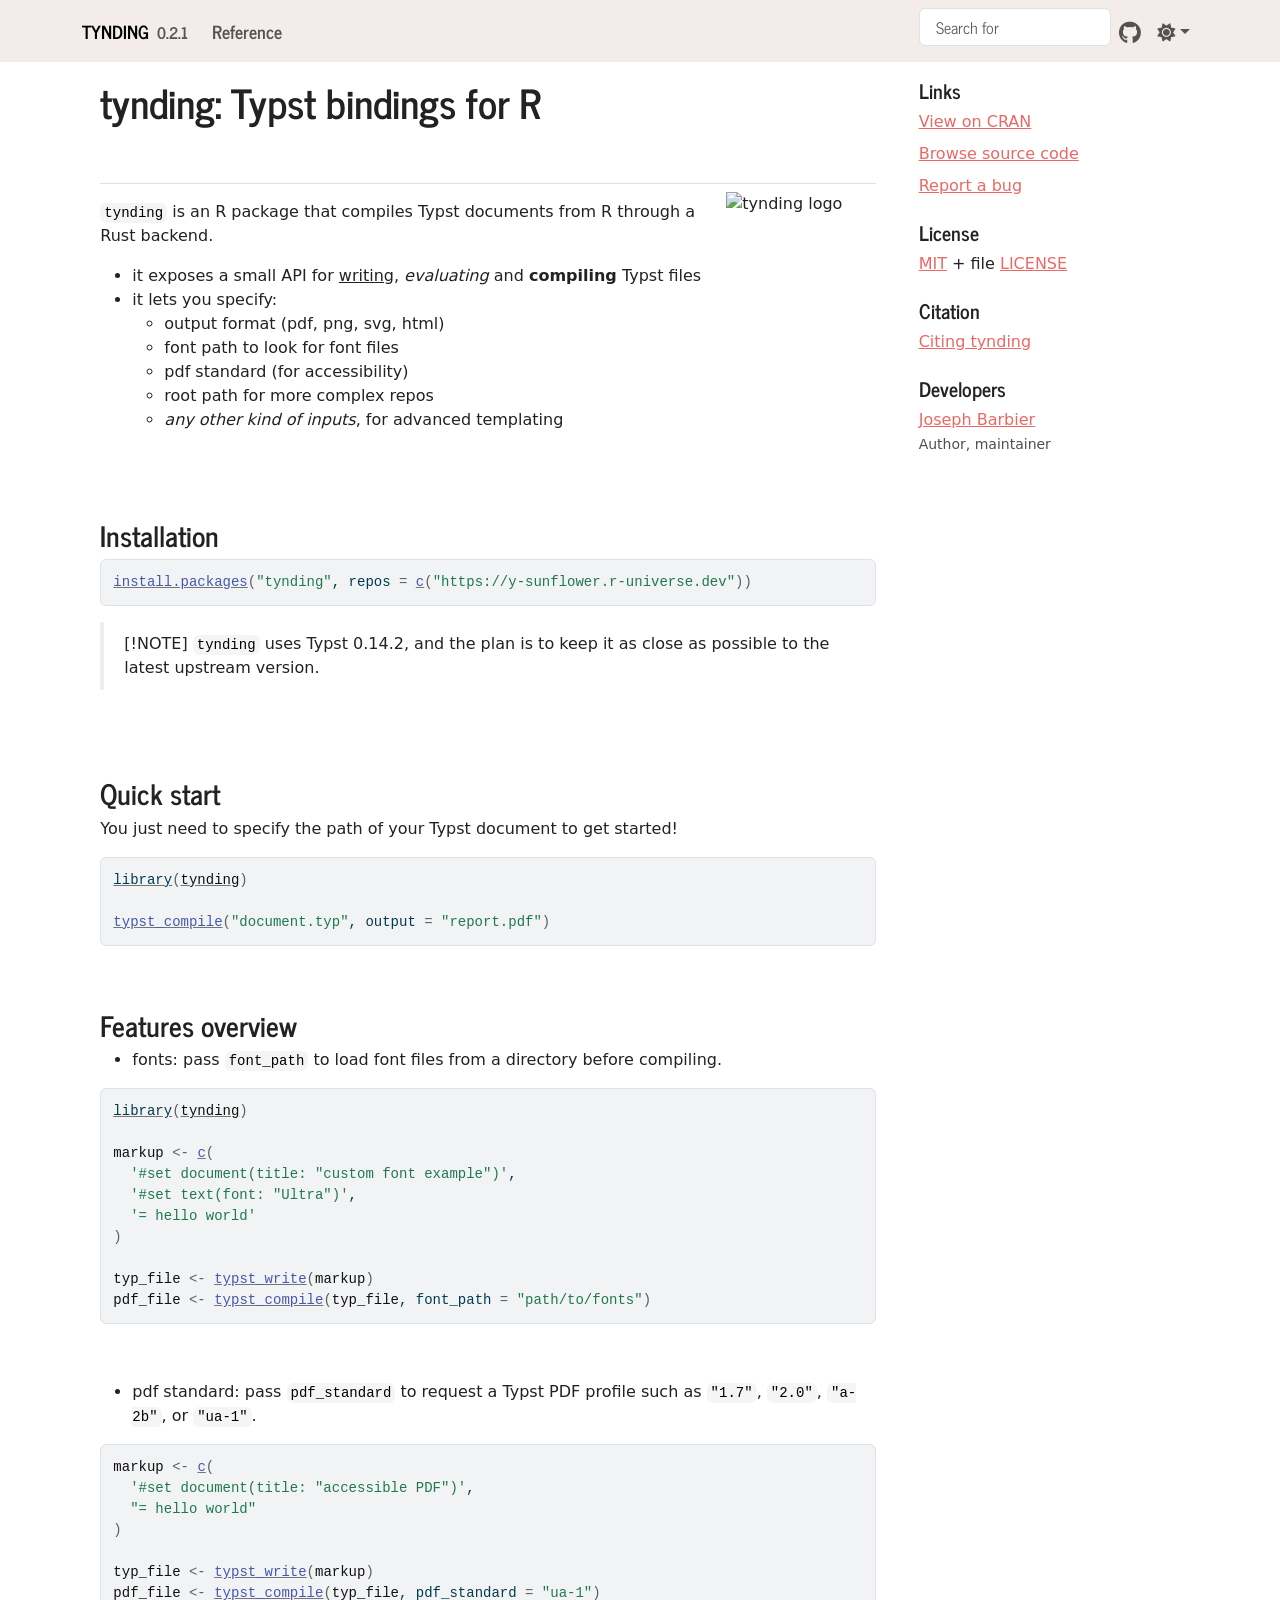
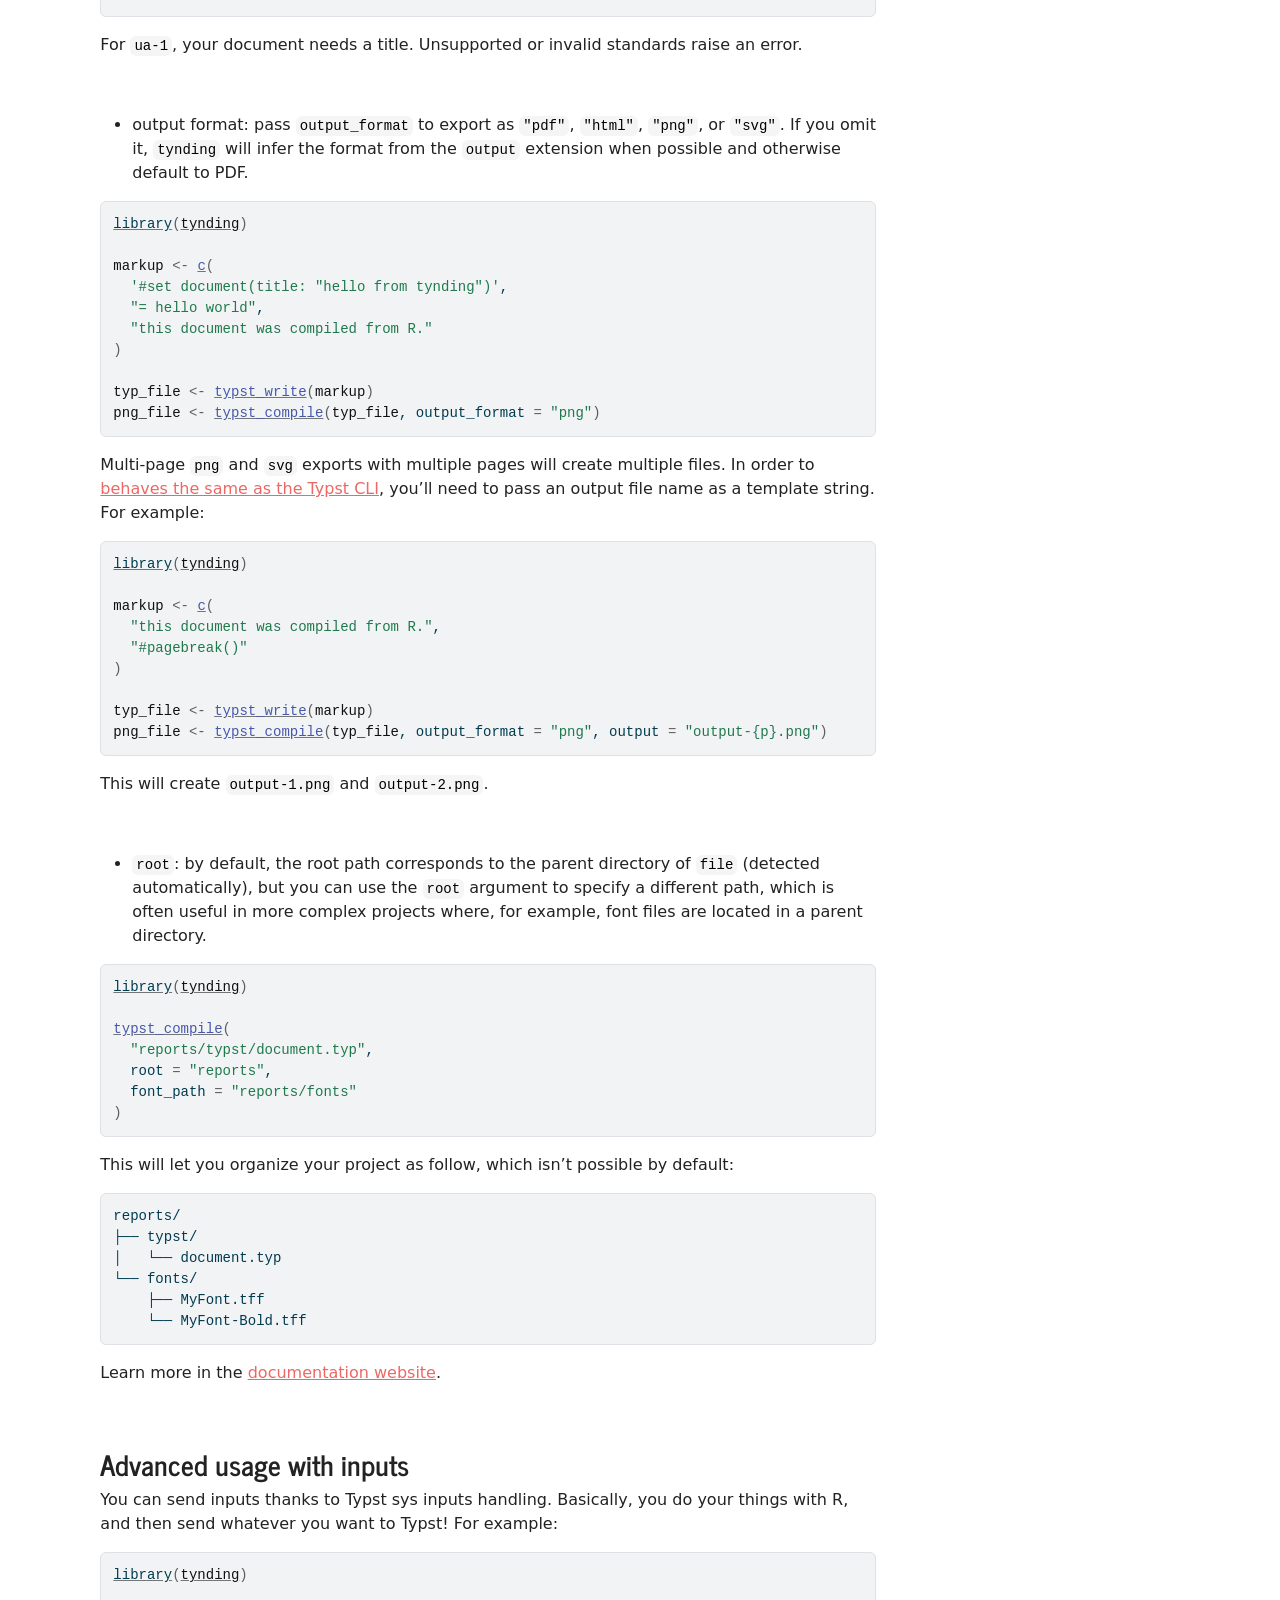
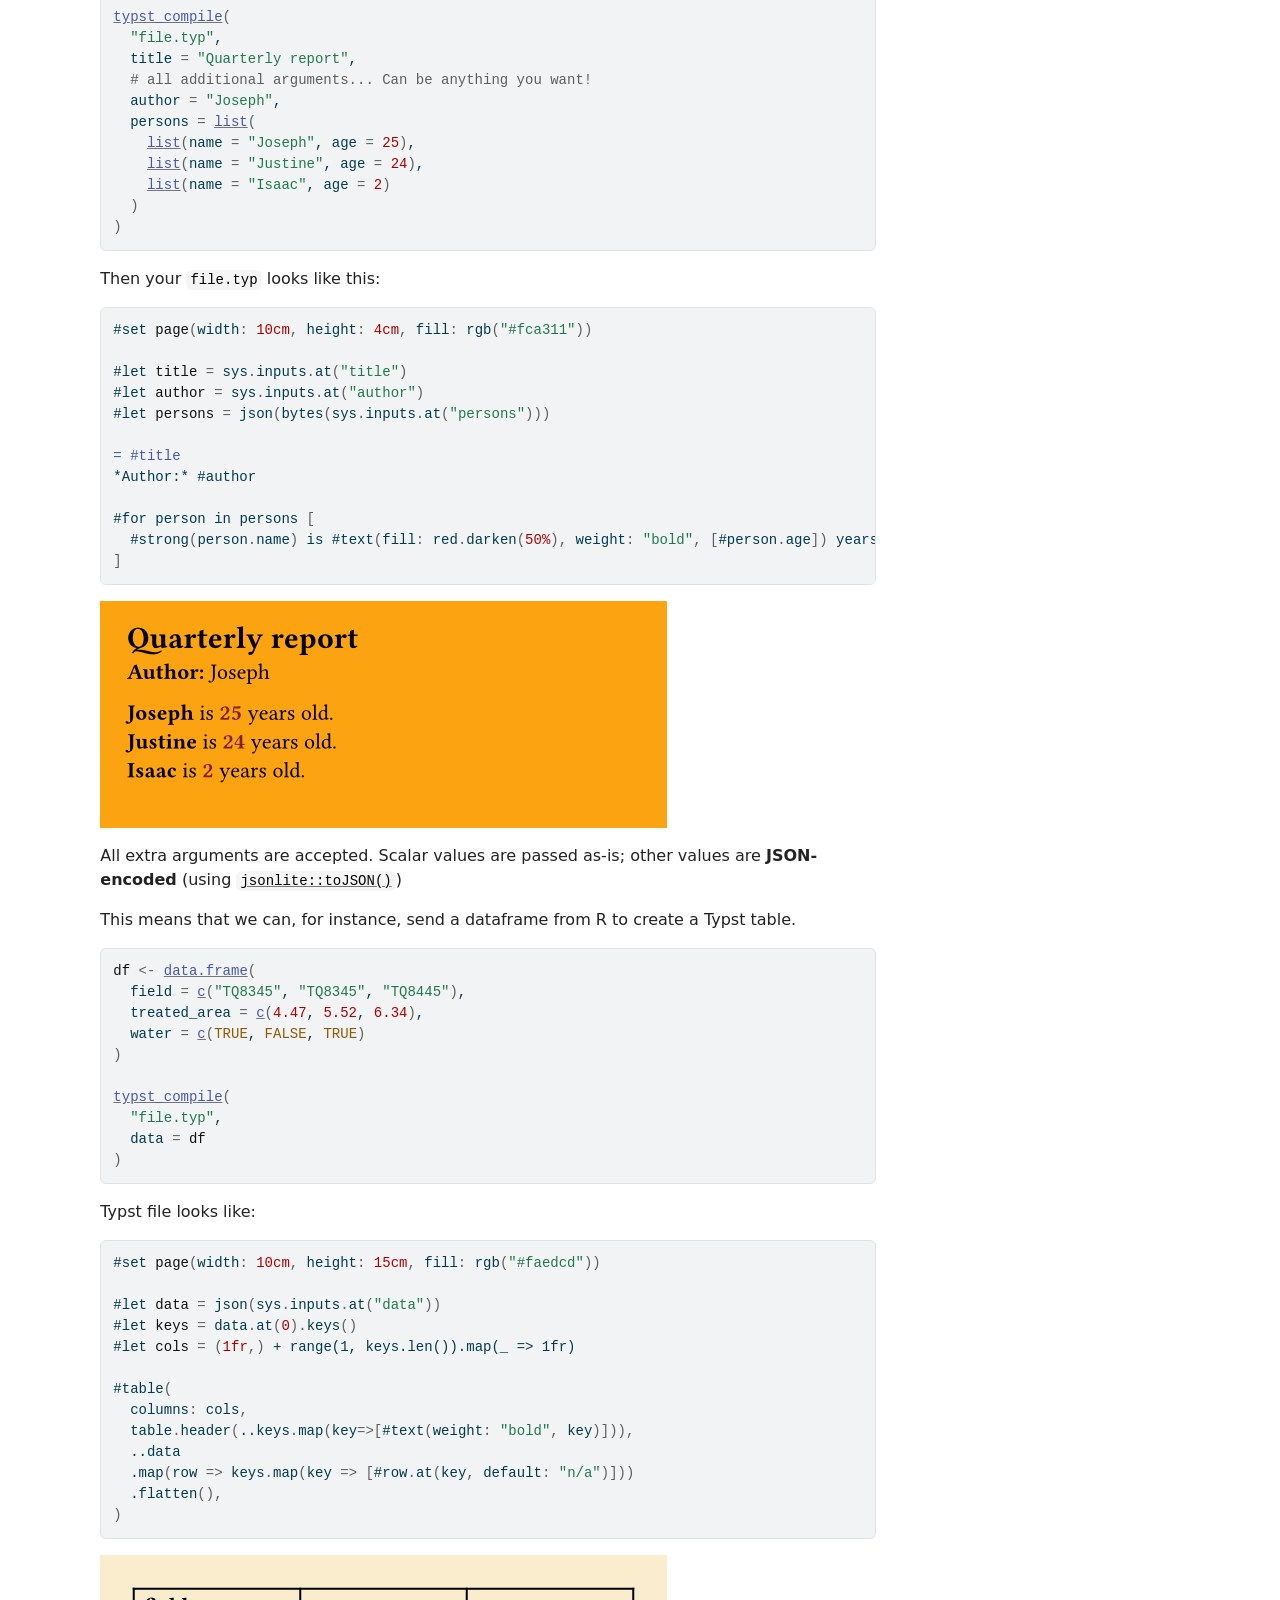
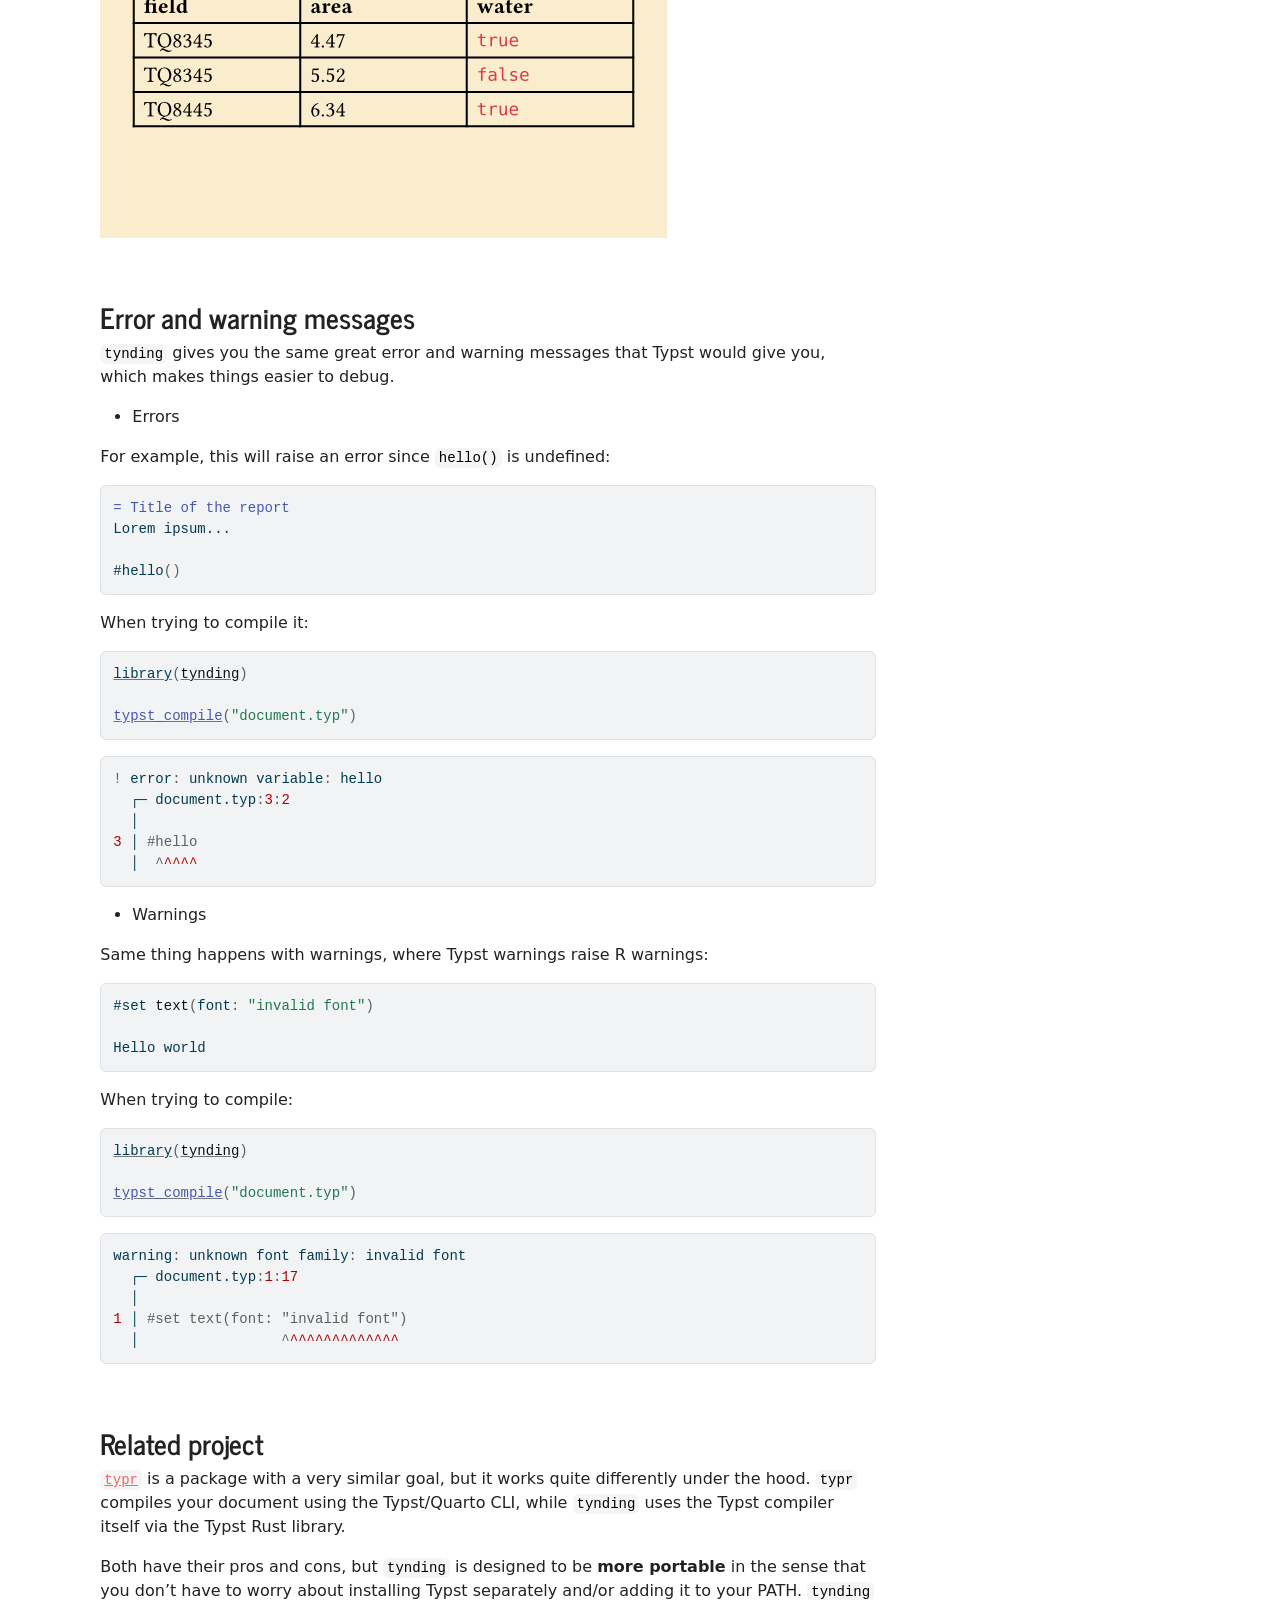
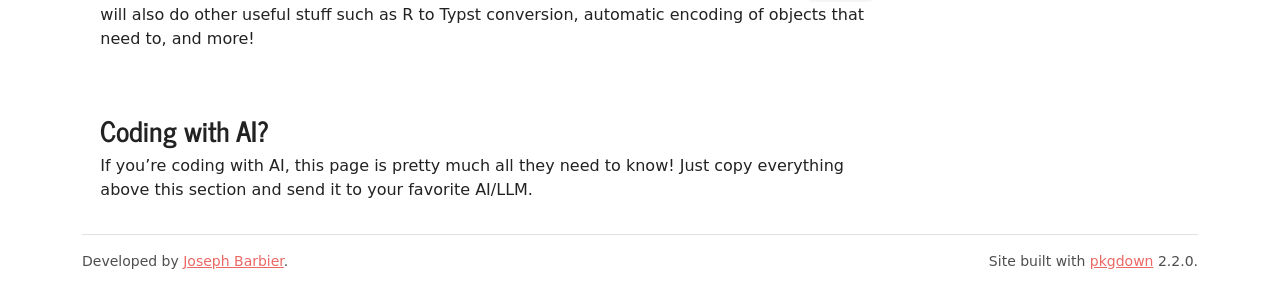
==== commit cd1ca2a8: "Deploying to gh-pages from @ y-sunflower/tynding@d1e1fc17513683b67b7fb99ede576b3863181c79 🚀" ====
--- a/index.html
+++ b/index.html
@@ -71,17 +71,16 @@
 </ul>
 </li>
 </ul>
-<p><br></p>
+<p><br><br></p>
 <div class="section level2">
 <h2 id="installation">Installation<a class="anchor" aria-label="anchor" href="#installation"></a>
 </h2>
-<p>From R-universe (recommended):</p>
 <div class="sourceCode" id="cb1"><pre class="downlit sourceCode r">
 <code class="sourceCode R"><span><span class="fu"><a href="https://rdrr.io/r/utils/install.packages.html" class="external-link">install.packages</a></span><span class="op">(</span><span class="st">"tynding"</span>, repos <span class="op">=</span> <span class="fu"><a href="https://rdrr.io/r/base/c.html" class="external-link">c</a></span><span class="op">(</span><span class="st">"https://y-sunflower.r-universe.dev"</span><span class="op">)</span><span class="op">)</span></span></code></pre></div>
 <blockquote>
 <p>[!NOTE] <code>tynding</code> uses Typst 0.14.2, and the plan is to keep it as close as possible to the latest upstream version.</p>
 </blockquote>
-<p><br></p>
+<p><br><br></p>
 </div>
 <div class="section level2">
 <h2 id="quick-start">Quick start<a class="anchor" aria-label="anchor" href="#quick-start"></a>
@@ -110,6 +109,7 @@
 <span></span>
 <span><span class="va">typ_file</span> <span class="op">&lt;-</span> <span class="fu"><a href="reference/typst_write.html">typst_write</a></span><span class="op">(</span><span class="va">markup</span><span class="op">)</span></span>
 <span><span class="va">pdf_file</span> <span class="op">&lt;-</span> <span class="fu"><a href="reference/typst_compile.html">typst_compile</a></span><span class="op">(</span><span class="va">typ_file</span>, font_path <span class="op">=</span> <span class="st">"path/to/fonts"</span><span class="op">)</span></span></code></pre></div>
+<p><br></p>
 <ul>
 <li>pdf standard: pass <code>pdf_standard</code> to request a Typst PDF profile such as <code>"1.7"</code>, <code>"2.0"</code>, <code>"a-2b"</code>, or <code>"ua-1"</code>.</li>
 </ul>
@@ -122,6 +122,7 @@
 <span><span class="va">typ_file</span> <span class="op">&lt;-</span> <span class="fu"><a href="reference/typst_write.html">typst_write</a></span><span class="op">(</span><span class="va">markup</span><span class="op">)</span></span>
 <span><span class="va">pdf_file</span> <span class="op">&lt;-</span> <span class="fu"><a href="reference/typst_compile.html">typst_compile</a></span><span class="op">(</span><span class="va">typ_file</span>, pdf_standard <span class="op">=</span> <span class="st">"ua-1"</span><span class="op">)</span></span></code></pre></div>
 <p>For <code>ua-1</code>, your document needs a title. Unsupported or invalid standards raise an error.</p>
+<p><br></p>
 <ul>
 <li>output format: pass <code>output_format</code> to export as <code>"pdf"</code>, <code>"html"</code>, <code>"png"</code>, or <code>"svg"</code>. If you omit it, <code>tynding</code> will infer the format from the <code>output</code> extension when possible and otherwise default to PDF.</li>
 </ul>
@@ -148,6 +149,7 @@
 <span><span class="va">typ_file</span> <span class="op">&lt;-</span> <span class="fu"><a href="reference/typst_write.html">typst_write</a></span><span class="op">(</span><span class="va">markup</span><span class="op">)</span></span>
 <span><span class="va">png_file</span> <span class="op">&lt;-</span> <span class="fu"><a href="reference/typst_compile.html">typst_compile</a></span><span class="op">(</span><span class="va">typ_file</span>, output_format <span class="op">=</span> <span class="st">"png"</span>, output <span class="op">=</span> <span class="st">"output-{p}.png"</span><span class="op">)</span></span></code></pre></div>
 <p>This will create <code>output-1.png</code> and <code>output-2.png</code>.</p>
+<p><br></p>
 <ul>
 <li>
 <code>root</code>: by default, the root path corresponds to the parent directory of <code>file</code> (detected automatically), but you can use the <code>root</code> argument to specify a different path, which is often useful in more complex projects where, for example, font files are located in a parent directory.</li>
@@ -161,7 +163,7 @@
 <span>  font_path <span class="op">=</span> <span class="st">"reports/fonts"</span></span>
 <span><span class="op">)</span></span></code></pre></div>
 <p>This will let you organize your project as follow, which isn’t possible by default:</p>
-<pre><code>root/
+<pre><code>reports/
 ├── typst/
 │   └── document.typ
 └── fonts/
@@ -180,7 +182,7 @@
 <span><span class="fu"><a href="reference/typst_compile.html">typst_compile</a></span><span class="op">(</span></span>
 <span>  <span class="st">"file.typ"</span>,</span>
 <span>  title <span class="op">=</span> <span class="st">"Quarterly report"</span>,</span>
-<span>  <span class="co"># all additional arguments...</span></span>
+<span>  <span class="co"># all additional arguments... Can be anything you want!</span></span>
 <span>  author <span class="op">=</span> <span class="st">"Joseph"</span>,</span>
 <span>  persons <span class="op">=</span> <span class="fu"><a href="https://rdrr.io/r/base/list.html" class="external-link">list</a></span><span class="op">(</span></span>
 <span>    <span class="fu"><a href="https://rdrr.io/r/base/list.html" class="external-link">list</a></span><span class="op">(</span>name <span class="op">=</span> <span class="st">"Joseph"</span>, age <span class="op">=</span> <span class="fl">25</span><span class="op">)</span>,</span>
@@ -193,7 +195,7 @@
 <span id="cb10-2"><a href="#cb10-2" tabindex="-1"></a></span>
 <span id="cb10-3"><a href="#cb10-3" tabindex="-1"></a><span class="kw">#let</span> <span class="va">title</span> <span class="op">=</span> sys<span class="op">.</span>inputs<span class="op">.</span>at<span class="op">(</span><span class="st">"title"</span><span class="op">)</span></span>
 <span id="cb10-4"><a href="#cb10-4" tabindex="-1"></a><span class="kw">#let</span> <span class="va">author</span> <span class="op">=</span> sys<span class="op">.</span>inputs<span class="op">.</span>at<span class="op">(</span><span class="st">"author"</span><span class="op">)</span></span>
-<span id="cb10-5"><a href="#cb10-5" tabindex="-1"></a><span class="kw">#let</span> <span class="va">persons</span> <span class="op">=</span> json<span class="op">(</span>sys<span class="op">.</span>inputs<span class="op">.</span>at<span class="op">(</span><span class="st">"persons"</span><span class="op">))</span></span>
+<span id="cb10-5"><a href="#cb10-5" tabindex="-1"></a><span class="kw">#let</span> <span class="va">persons</span> <span class="op">=</span> json<span class="op">(</span>bytes<span class="op">(</span>sys<span class="op">.</span>inputs<span class="op">.</span>at<span class="op">(</span><span class="st">"persons"</span><span class="op">)))</span></span>
 <span id="cb10-6"><a href="#cb10-6" tabindex="-1"></a></span>
 <span id="cb10-7"><a href="#cb10-7" tabindex="-1"></a><span class="fu">= #title</span></span>
 <span id="cb10-8"><a href="#cb10-8" tabindex="-1"></a>*Author:* <span class="kw">#</span>author</span>
@@ -233,10 +235,51 @@
 <p><br></p>
 </div>
 <div class="section level2">
+<h2 id="error-and-warning-messages">Error and warning messages<a class="anchor" aria-label="anchor" href="#error-and-warning-messages"></a>
+</h2>
+<p><code>tynding</code> gives you the same great error and warning messages that Typst would give you, which makes things easier to debug.</p>
+<ul>
+<li>Errors</li>
+</ul>
+<p>For example, this will raise an error since <code>hello()</code> is undefined:</p>
+<div class="sourceCode" id="cb13"><pre class="sourceCode typst"><code class="sourceCode typst"><span id="cb13-1"><a href="#cb13-1" tabindex="-1"></a><span class="fu">= Title of the report</span></span>
+<span id="cb13-2"><a href="#cb13-2" tabindex="-1"></a>Lorem ipsum...</span>
+<span id="cb13-3"><a href="#cb13-3" tabindex="-1"></a></span>
+<span id="cb13-4"><a href="#cb13-4" tabindex="-1"></a><span class="kw">#</span>hello<span class="op">()</span></span></code></pre></div>
+<p>When trying to compile it:</p>
+<div class="sourceCode" id="cb14"><pre class="downlit sourceCode r">
+<code class="sourceCode R"><span><span class="kw"><a href="https://rdrr.io/r/base/library.html" class="external-link">library</a></span><span class="op">(</span><span class="va"><a href="https://y-sunflower.github.io/tynding/">tynding</a></span><span class="op">)</span></span>
+<span></span>
+<span><span class="fu"><a href="reference/typst_compile.html">typst_compile</a></span><span class="op">(</span><span class="st">"document.typ"</span><span class="op">)</span></span></code></pre></div>
+<div class="sourceCode" id="cb15"><pre class="sourceCode r"><code class="sourceCode r"><span id="cb15-1"><a href="#cb15-1" tabindex="-1"></a><span class="sc">!</span> error<span class="sc">:</span> unknown variable<span class="sc">:</span> hello</span>
+<span id="cb15-2"><a href="#cb15-2" tabindex="-1"></a>  ┌─ document.typ<span class="sc">:</span><span class="dv">3</span><span class="sc">:</span><span class="dv">2</span></span>
+<span id="cb15-3"><a href="#cb15-3" tabindex="-1"></a>  │</span>
+<span id="cb15-4"><a href="#cb15-4" tabindex="-1"></a><span class="dv">3</span> │ <span class="co">#hello</span></span>
+<span id="cb15-5"><a href="#cb15-5" tabindex="-1"></a>  │  <span class="sc">^</span><span class="er">^^^^</span></span></code></pre></div>
+<ul>
+<li>Warnings</li>
+</ul>
+<p>Same thing happens with warnings, where Typst warnings raise R warnings:</p>
+<div class="sourceCode" id="cb16"><pre class="sourceCode typst"><code class="sourceCode typst"><span id="cb16-1"><a href="#cb16-1" tabindex="-1"></a><span class="kw">#set</span> <span class="va">text</span><span class="op">(</span>font<span class="op">:</span> <span class="st">"invalid font"</span><span class="op">)</span></span>
+<span id="cb16-2"><a href="#cb16-2" tabindex="-1"></a></span>
+<span id="cb16-3"><a href="#cb16-3" tabindex="-1"></a>Hello world</span></code></pre></div>
+<p>When trying to compile:</p>
+<div class="sourceCode" id="cb17"><pre class="downlit sourceCode r">
+<code class="sourceCode R"><span><span class="kw"><a href="https://rdrr.io/r/base/library.html" class="external-link">library</a></span><span class="op">(</span><span class="va"><a href="https://y-sunflower.github.io/tynding/">tynding</a></span><span class="op">)</span></span>
+<span></span>
+<span><span class="fu"><a href="reference/typst_compile.html">typst_compile</a></span><span class="op">(</span><span class="st">"document.typ"</span><span class="op">)</span></span></code></pre></div>
+<div class="sourceCode" id="cb18"><pre class="sourceCode r"><code class="sourceCode r"><span id="cb18-1"><a href="#cb18-1" tabindex="-1"></a>warning<span class="sc">:</span> unknown font family<span class="sc">:</span> invalid font</span>
+<span id="cb18-2"><a href="#cb18-2" tabindex="-1"></a>  ┌─ document.typ<span class="sc">:</span><span class="dv">1</span><span class="sc">:</span><span class="dv">17</span></span>
+<span id="cb18-3"><a href="#cb18-3" tabindex="-1"></a>  │</span>
+<span id="cb18-4"><a href="#cb18-4" tabindex="-1"></a><span class="dv">1</span> │ <span class="co">#set text(font: "invalid font")</span></span>
+<span id="cb18-5"><a href="#cb18-5" tabindex="-1"></a>  │                 <span class="sc">^</span><span class="er">^^^^^^^^^^^^^</span></span></code></pre></div>
+<p><br></p>
+</div>
+<div class="section level2">
 <h2 id="related-project">Related project<a class="anchor" aria-label="anchor" href="#related-project"></a>
 </h2>
 <p><a href="https://christophertkenny.com/typr/" class="external-link"><code>typr</code></a> is a package with a very similar goal, but it works quite differently under the hood. <code>typr</code> compiles your document using the Typst/Quarto CLI, while <code>tynding</code> uses the Typst compiler itself via the Typst Rust library.</p>
-<p>Both have their pros and cons, but <code>tynding</code> is designed to be more portable in the sense that you don’t have to worry about installing Typst separately and/or adding it to your PATH.</p>
+<p>Both have their pros and cons, but <code>tynding</code> is designed to be <strong>more portable</strong> in the sense that you don’t have to worry about installing Typst separately and/or adding it to your PATH. <code>tynding</code> will also do other useful stuff such as R to Typst conversion, automatic encoding of objects that need to, and more!</p>
 <p><br></p>
 </div>
 <div class="section level2">
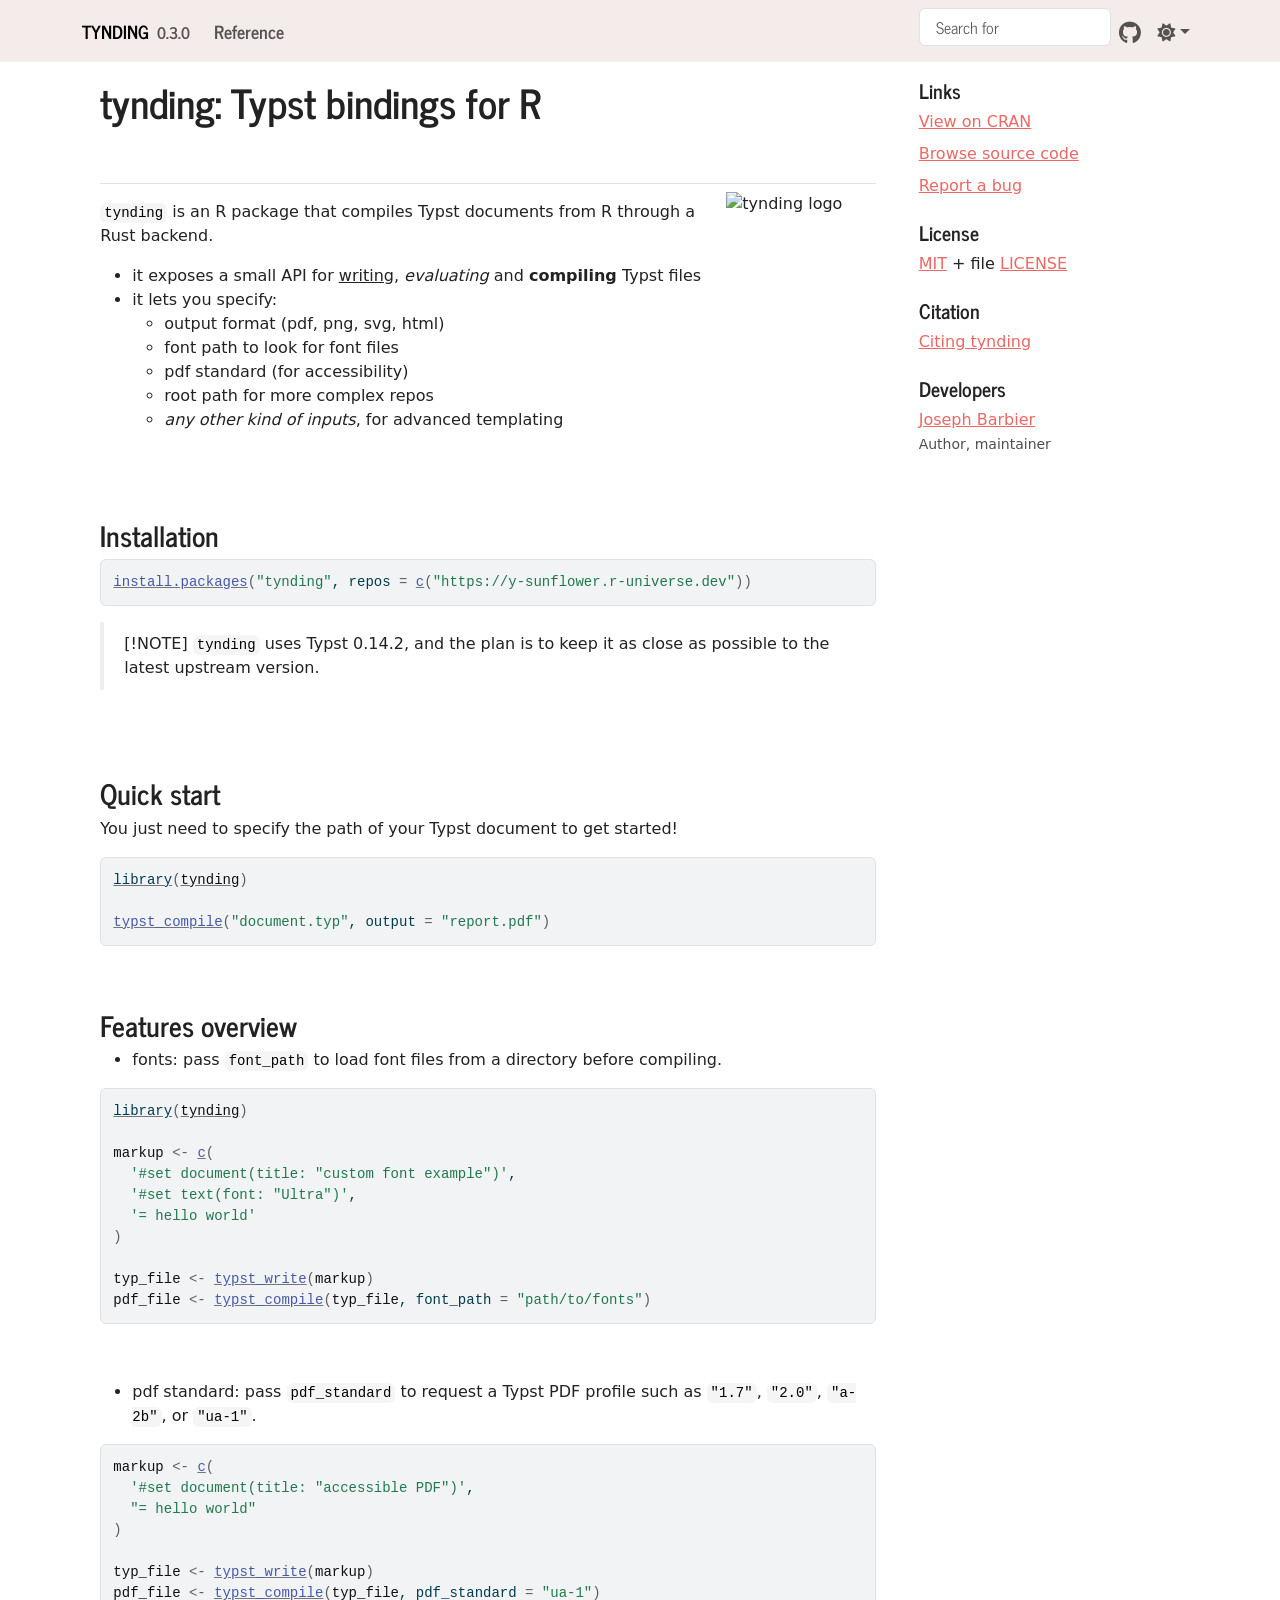
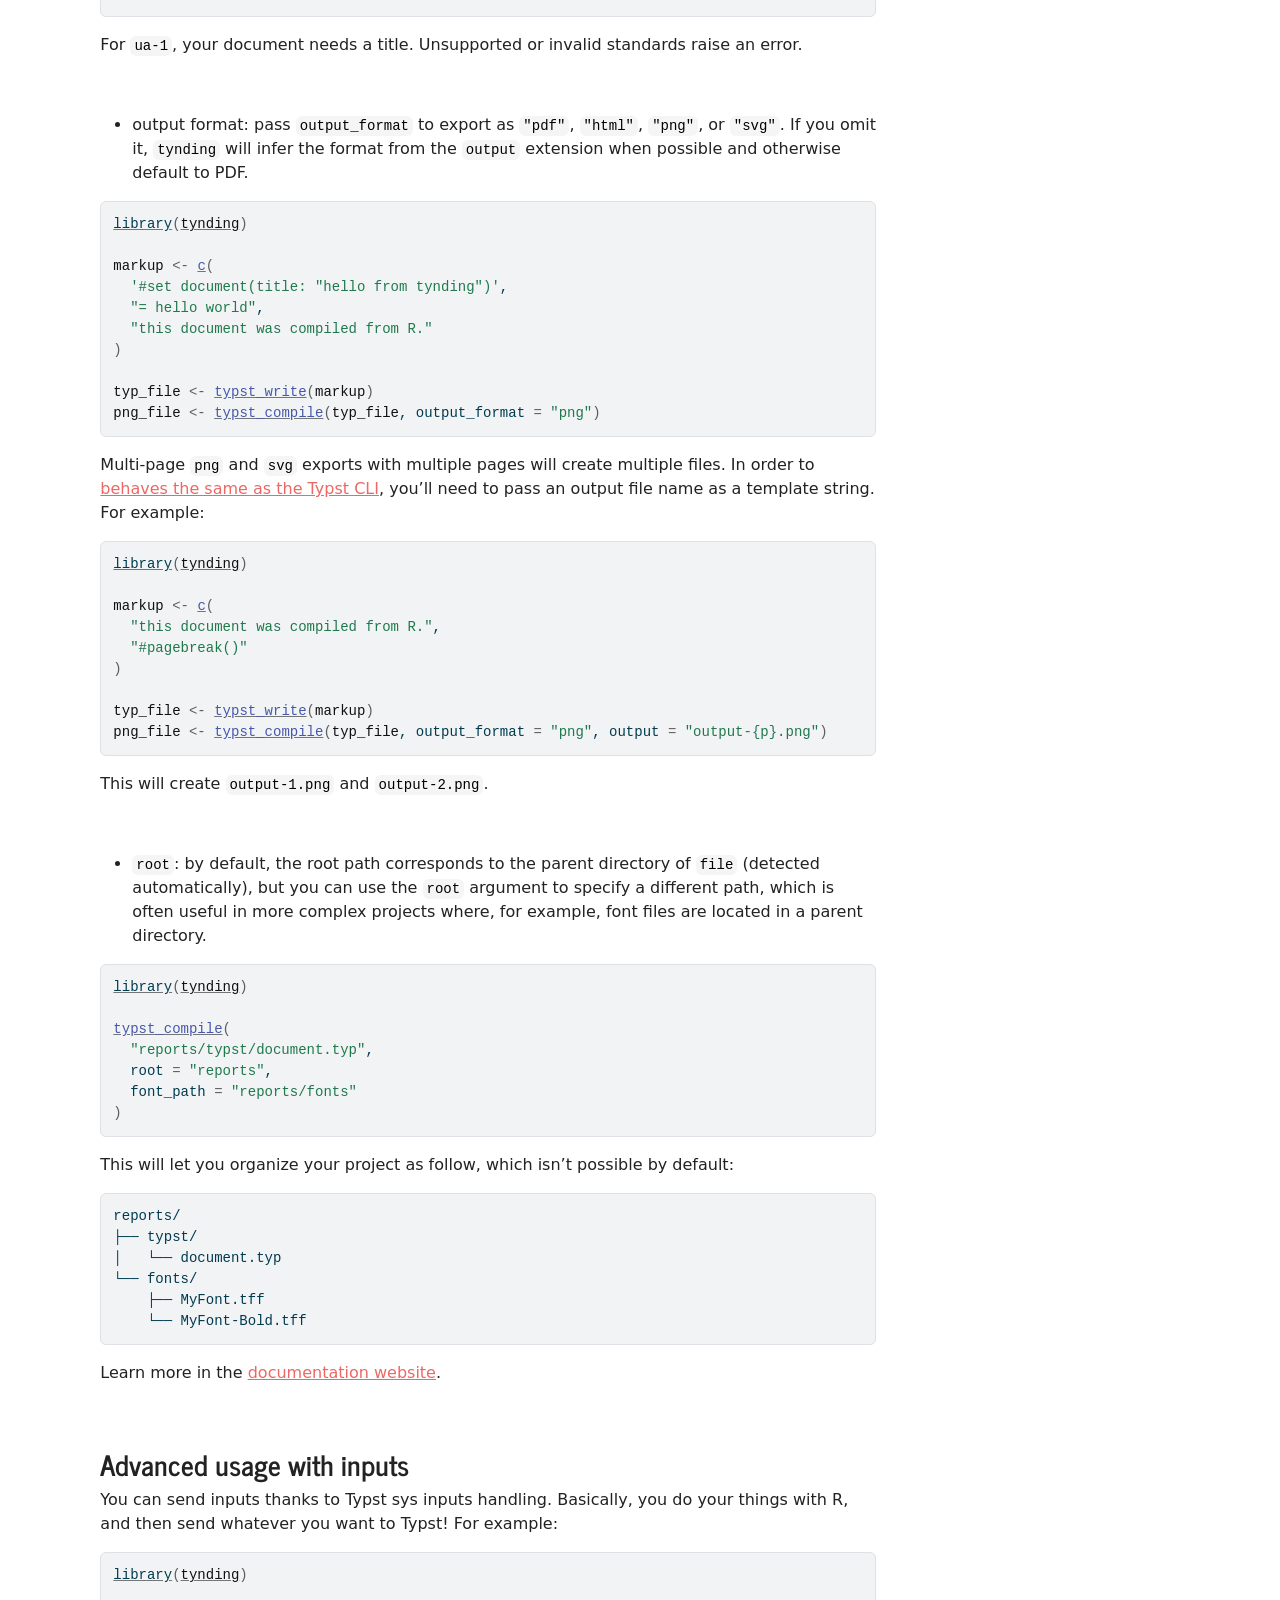
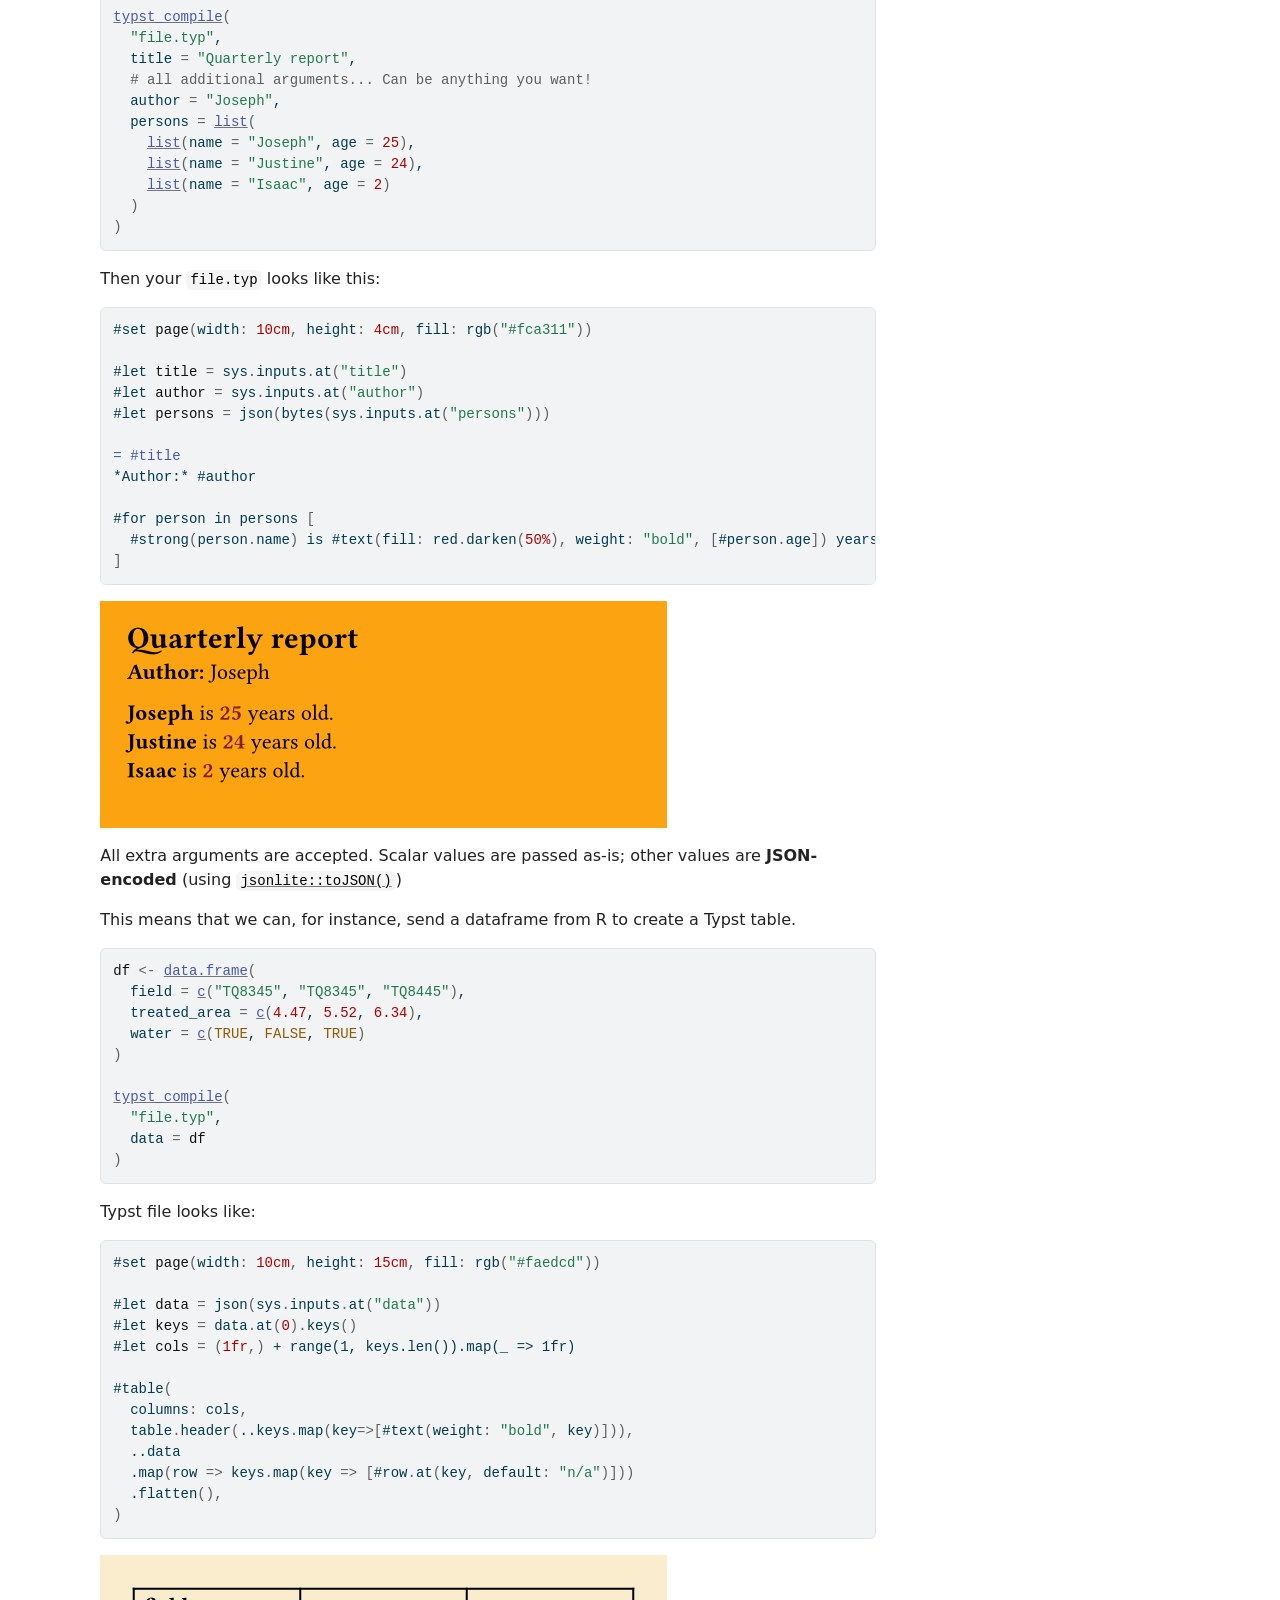
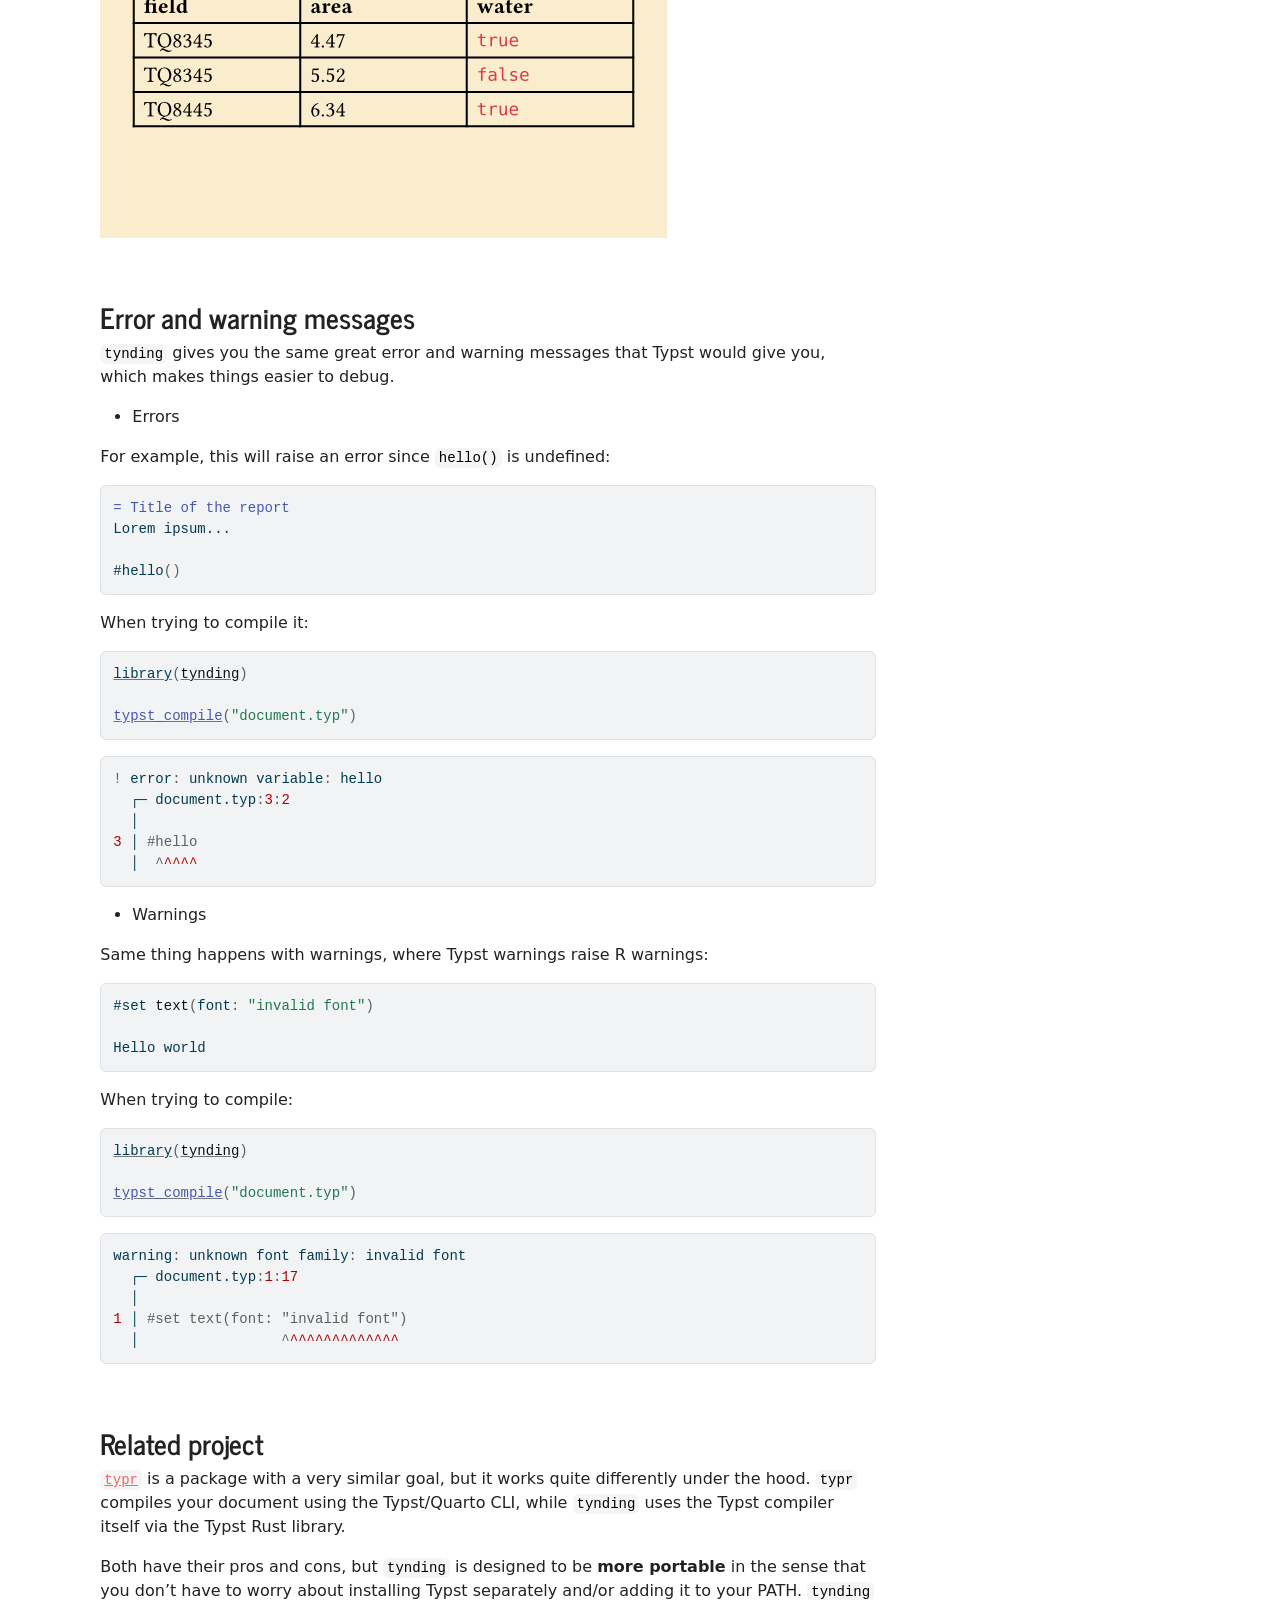
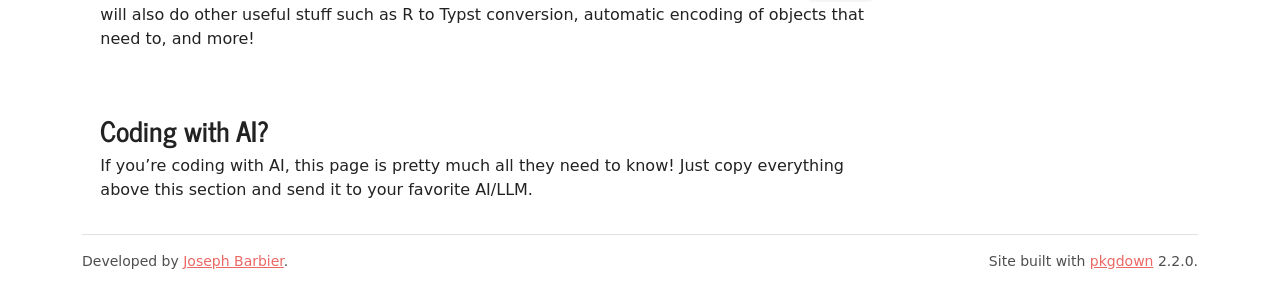
==== commit 709ae1c4: "Deploying to gh-pages from @ y-sunflower/tynding@517958f67944e68e10857a2b96079df1330b86bf 🚀" ====
--- a/index.html
+++ b/index.html
@@ -22,7 +22,7 @@
 
     <a class="navbar-brand me-2" href="index.html">tynding</a>
 
-    <small class="nav-text text-muted me-auto" data-bs-toggle="tooltip" data-bs-placement="bottom" title="">0.2.1</small>
+    <small class="nav-text text-muted me-auto" data-bs-toggle="tooltip" data-bs-placement="bottom" title="">0.3.0</small>
 
 
     <button class="navbar-toggler" type="button" data-bs-toggle="collapse" data-bs-target="#navbar" aria-controls="navbar" aria-expanded="false" aria-label="Toggle navigation">
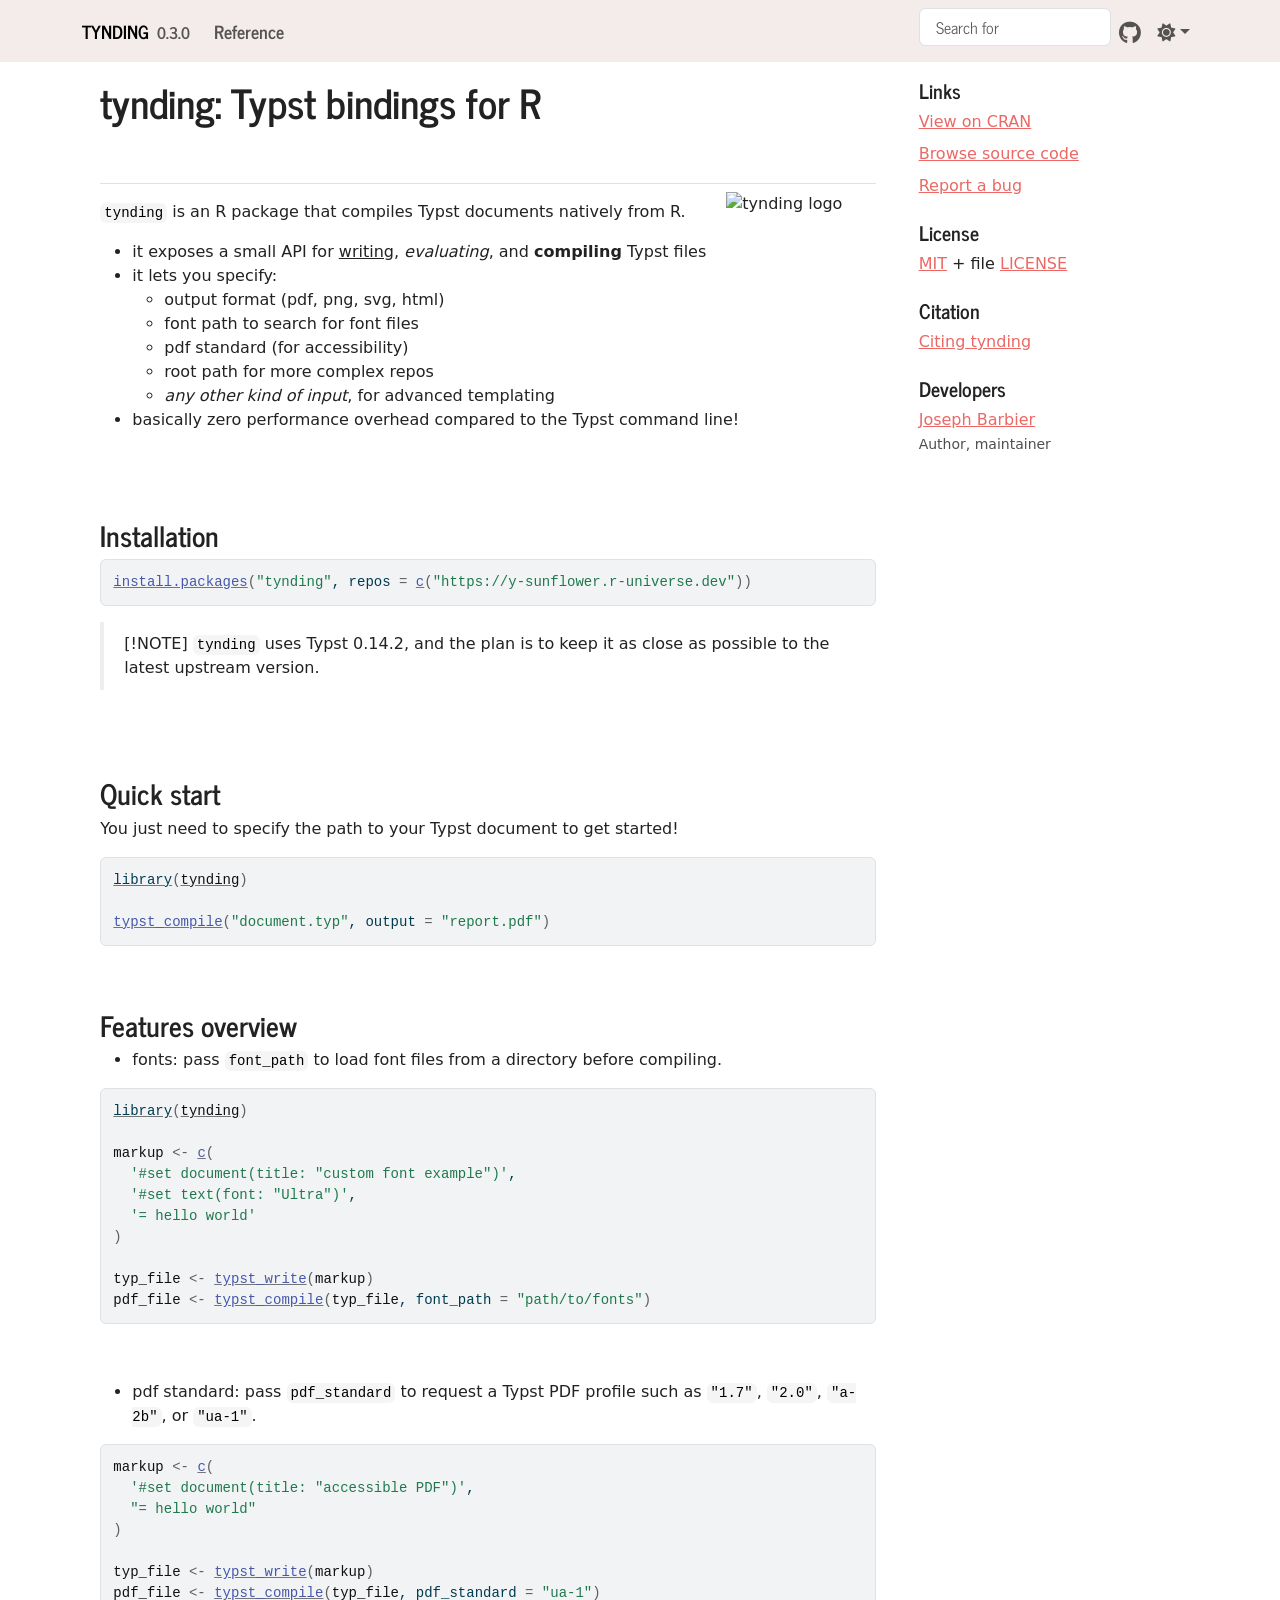
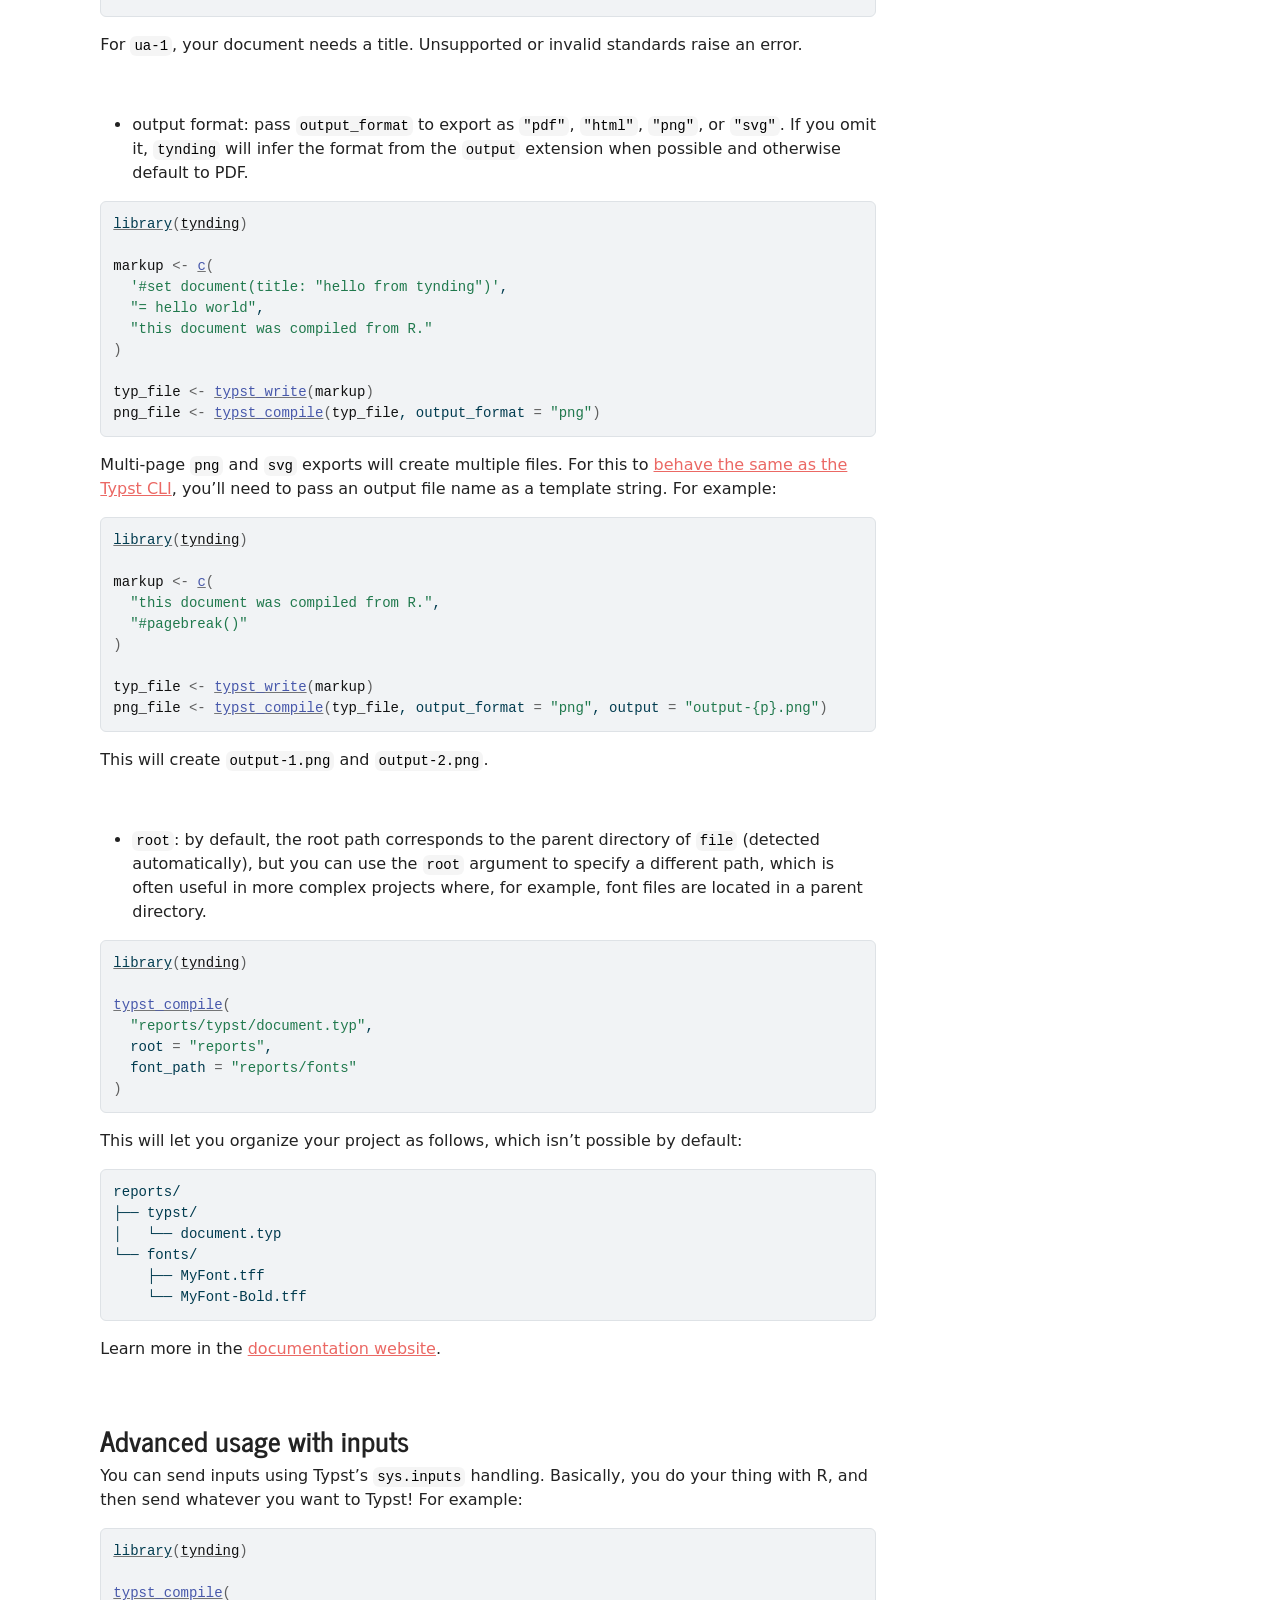
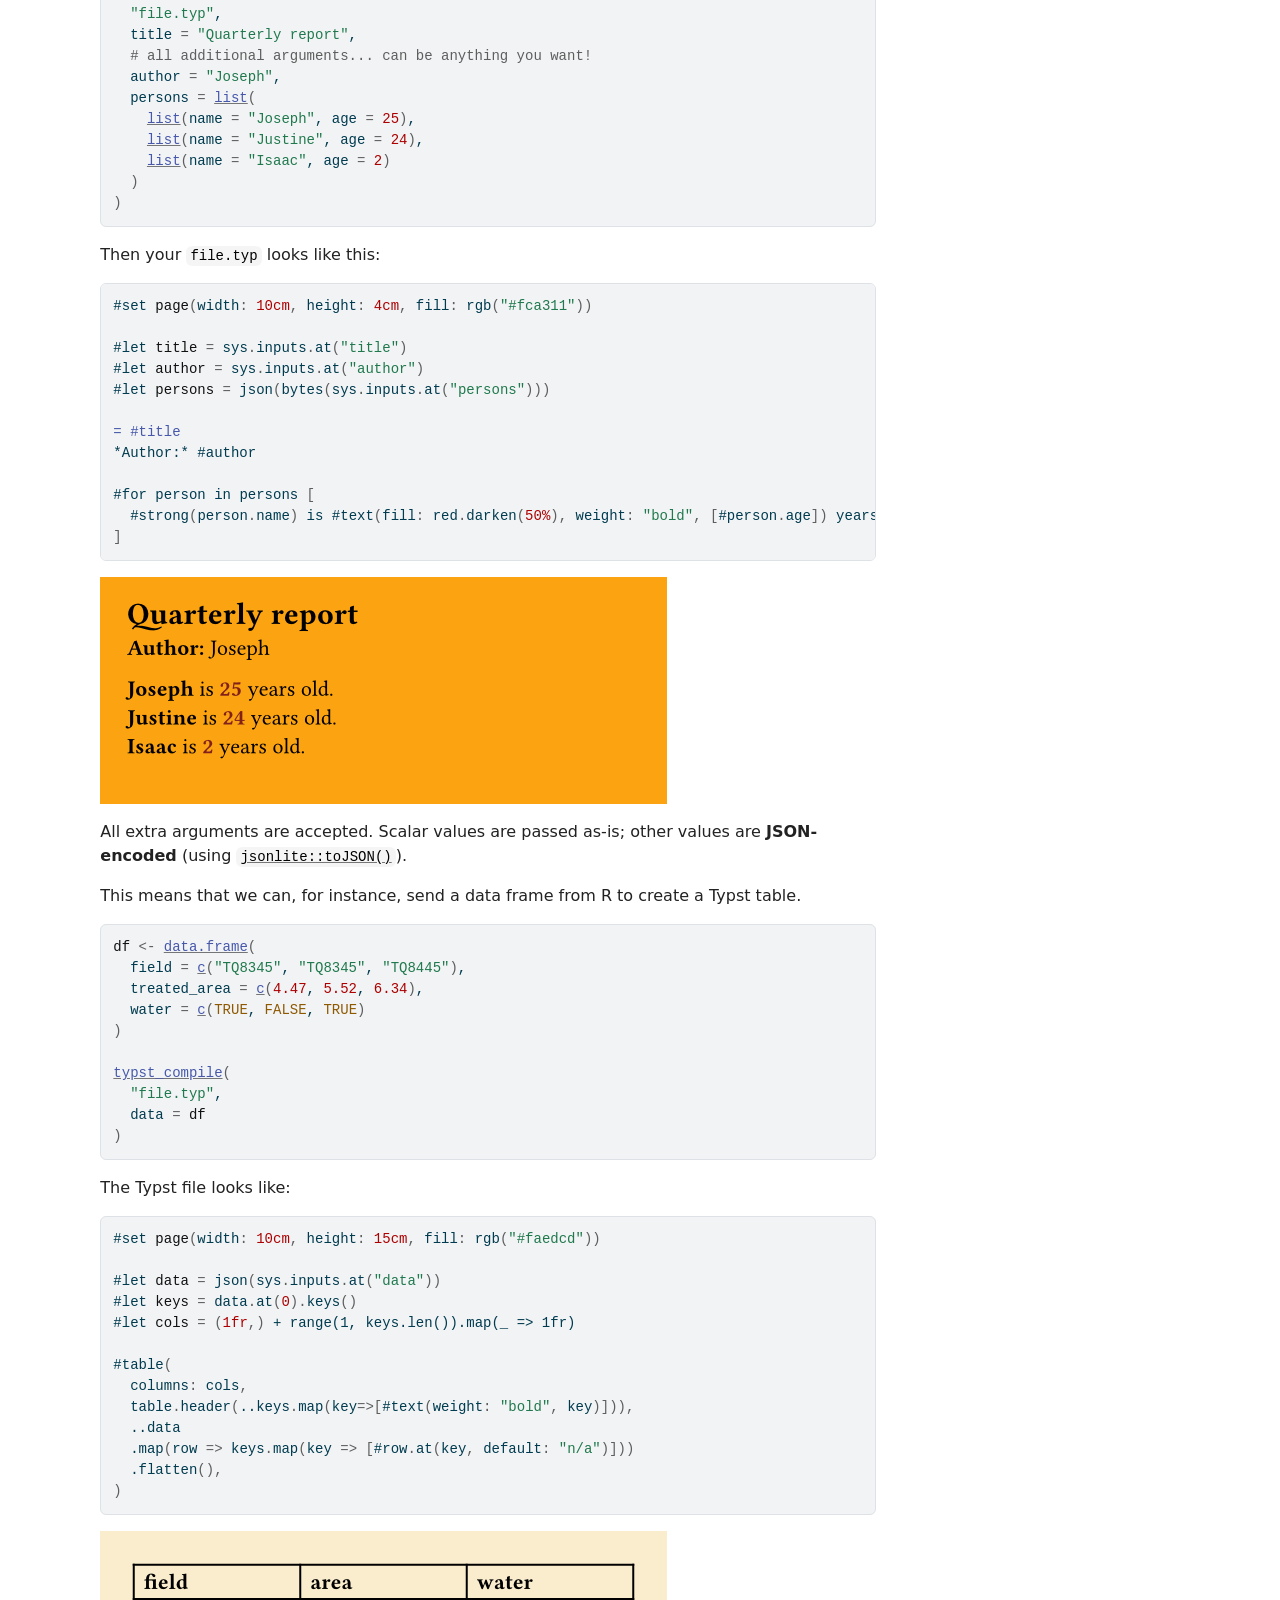
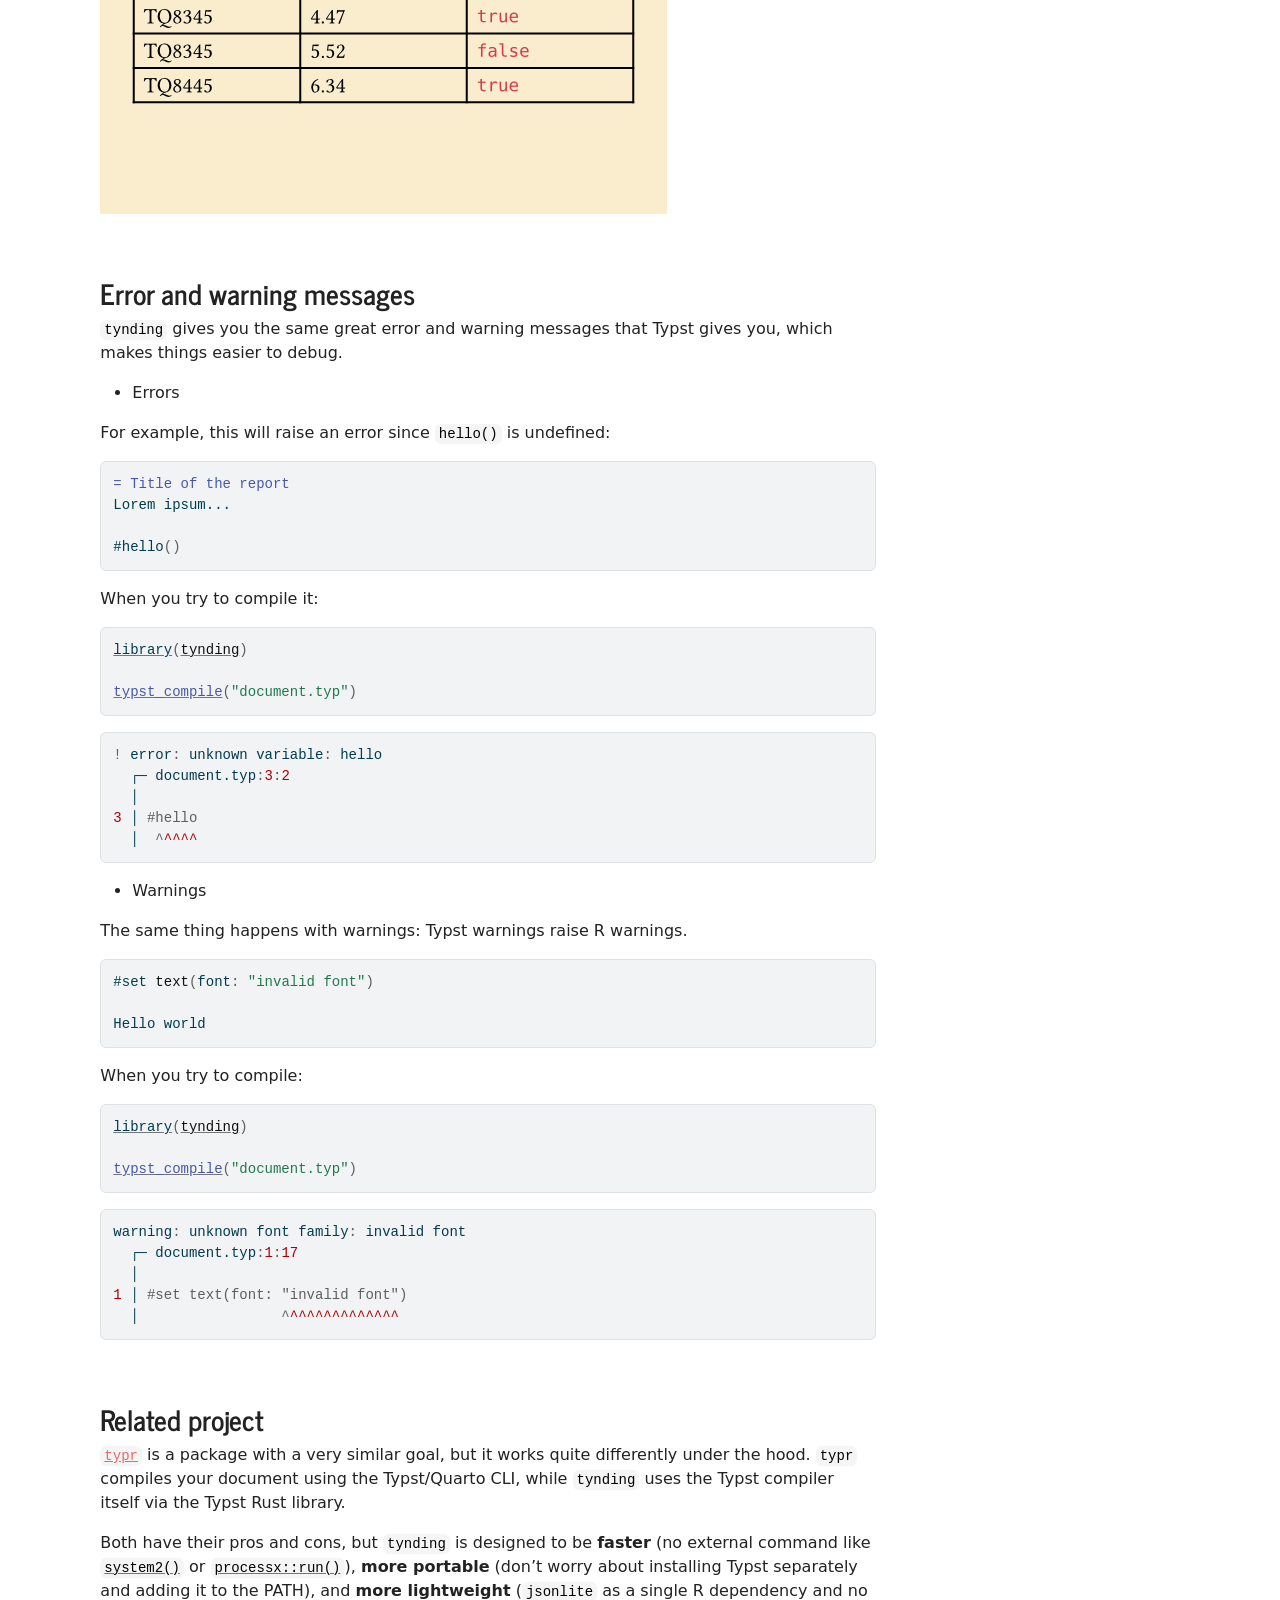
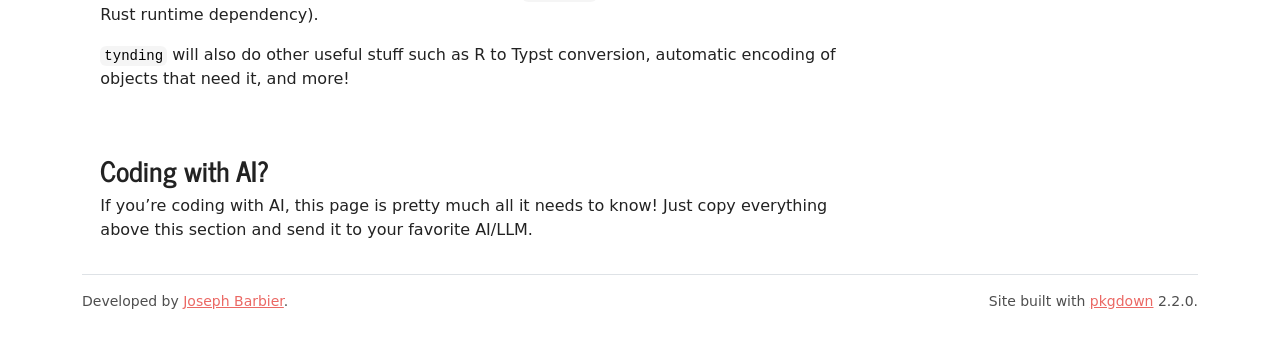
==== commit d9de4338: "Deploying to gh-pages from @ y-sunflower/tynding@28a33c7635e135ba37c2c789c0e132a060d73f28 🚀" ====
--- a/index.html
+++ b/index.html
@@ -57,19 +57,20 @@
 <div class="page-header"><h1 id="tynding-typst-bindings-for-r">tynding: Typst bindings for R<a class="anchor" aria-label="anchor" href="#tynding-typst-bindings-for-r"></a>
 </h1></div>
 <p><img src="https://github.com/JosephBARBIERDARNAL/static/blob/main/r-libs/tynding/image.png?raw=true" alt="tynding logo" align="right" width="150px"></p>
-<p><code>tynding</code> is an R package that compiles Typst documents from R through a Rust backend.</p>
-<ul>
-<li>it exposes a small API for <u>writing</u>, <em>evaluating</em> and <strong>compiling</strong> Typst files</li>
+<p><code>tynding</code> is an R package that compiles Typst documents natively from R.</p>
+<ul>
+<li>it exposes a small API for <u>writing</u>, <em>evaluating</em>, and <strong>compiling</strong> Typst files</li>
 <li>it lets you specify:
 <ul>
 <li>output format (pdf, png, svg, html)</li>
-<li>font path to look for font files</li>
+<li>font path to search for font files</li>
 <li>pdf standard (for accessibility)</li>
 <li>root path for more complex repos</li>
 <li>
-<em>any other kind of inputs</em>, for advanced templating</li>
+<em>any other kind of input</em>, for advanced templating</li>
 </ul>
 </li>
+<li>basically zero performance overhead compared to the Typst command line!</li>
 </ul>
 <p><br><br></p>
 <div class="section level2">
@@ -85,7 +86,7 @@
 <div class="section level2">
 <h2 id="quick-start">Quick start<a class="anchor" aria-label="anchor" href="#quick-start"></a>
 </h2>
-<p>You just need to specify the path of your Typst document to get started!</p>
+<p>You just need to specify the path to your Typst document to get started!</p>
 <div class="sourceCode" id="cb2"><pre class="downlit sourceCode r">
 <code class="sourceCode R"><span><span class="kw"><a href="https://rdrr.io/r/base/library.html" class="external-link">library</a></span><span class="op">(</span><span class="va"><a href="https://y-sunflower.github.io/tynding/">tynding</a></span><span class="op">)</span></span>
 <span></span>
@@ -137,7 +138,7 @@
 <span></span>
 <span><span class="va">typ_file</span> <span class="op">&lt;-</span> <span class="fu"><a href="reference/typst_write.html">typst_write</a></span><span class="op">(</span><span class="va">markup</span><span class="op">)</span></span>
 <span><span class="va">png_file</span> <span class="op">&lt;-</span> <span class="fu"><a href="reference/typst_compile.html">typst_compile</a></span><span class="op">(</span><span class="va">typ_file</span>, output_format <span class="op">=</span> <span class="st">"png"</span><span class="op">)</span></span></code></pre></div>
-<p>Multi-page <code>png</code> and <code>svg</code> exports with multiple pages will create multiple files. In order to <a href="https://typst.app/docs/reference/png/#exporting-as-png" class="external-link">behaves the same as the Typst CLI</a>, you’ll need to pass an output file name as a template string. For example:</p>
+<p>Multi-page <code>png</code> and <code>svg</code> exports will create multiple files. For this to <a href="https://typst.app/docs/reference/png/#exporting-as-png" class="external-link">behave the same as the Typst CLI</a>, you’ll need to pass an output file name as a template string. For example:</p>
 <div class="sourceCode" id="cb6"><pre class="downlit sourceCode r">
 <code class="sourceCode R"><span><span class="kw"><a href="https://rdrr.io/r/base/library.html" class="external-link">library</a></span><span class="op">(</span><span class="va"><a href="https://y-sunflower.github.io/tynding/">tynding</a></span><span class="op">)</span></span>
 <span></span>
@@ -162,7 +163,7 @@
 <span>  root <span class="op">=</span> <span class="st">"reports"</span>,</span>
 <span>  font_path <span class="op">=</span> <span class="st">"reports/fonts"</span></span>
 <span><span class="op">)</span></span></code></pre></div>
-<p>This will let you organize your project as follow, which isn’t possible by default:</p>
+<p>This will let you organize your project as follows, which isn’t possible by default:</p>
 <pre><code>reports/
 ├── typst/
 │   └── document.typ
@@ -175,14 +176,14 @@
 <div class="section level2">
 <h2 id="advanced-usage-with-inputs">Advanced usage with inputs<a class="anchor" aria-label="anchor" href="#advanced-usage-with-inputs"></a>
 </h2>
-<p>You can send inputs thanks to Typst sys inputs handling. Basically, you do your things with R, and then send whatever you want to Typst! For example:</p>
+<p>You can send inputs using Typst’s <code>sys.inputs</code> handling. Basically, you do your thing with R, and then send whatever you want to Typst! For example:</p>
 <div class="sourceCode" id="cb9"><pre class="downlit sourceCode r">
 <code class="sourceCode R"><span><span class="kw"><a href="https://rdrr.io/r/base/library.html" class="external-link">library</a></span><span class="op">(</span><span class="va"><a href="https://y-sunflower.github.io/tynding/">tynding</a></span><span class="op">)</span></span>
 <span></span>
 <span><span class="fu"><a href="reference/typst_compile.html">typst_compile</a></span><span class="op">(</span></span>
 <span>  <span class="st">"file.typ"</span>,</span>
 <span>  title <span class="op">=</span> <span class="st">"Quarterly report"</span>,</span>
-<span>  <span class="co"># all additional arguments... Can be anything you want!</span></span>
+<span>  <span class="co"># all additional arguments... can be anything you want!</span></span>
 <span>  author <span class="op">=</span> <span class="st">"Joseph"</span>,</span>
 <span>  persons <span class="op">=</span> <span class="fu"><a href="https://rdrr.io/r/base/list.html" class="external-link">list</a></span><span class="op">(</span></span>
 <span>    <span class="fu"><a href="https://rdrr.io/r/base/list.html" class="external-link">list</a></span><span class="op">(</span>name <span class="op">=</span> <span class="st">"Joseph"</span>, age <span class="op">=</span> <span class="fl">25</span><span class="op">)</span>,</span>
@@ -204,8 +205,8 @@
 <span id="cb10-11"><a href="#cb10-11" tabindex="-1"></a>  <span class="kw">#</span>strong<span class="op">(</span>person<span class="op">.</span>name<span class="op">)</span> is <span class="kw">#</span>text<span class="op">(</span>fill<span class="op">:</span> red<span class="op">.</span>darken<span class="op">(</span><span class="fl">50%</span><span class="op">),</span> weight<span class="op">:</span> <span class="st">"bold"</span><span class="op">,</span> <span class="op">[</span><span class="kw">#</span>person<span class="op">.</span>age<span class="op">])</span> years old. <span class="sc">\</span></span>
 <span id="cb10-12"><a href="#cb10-12" tabindex="-1"></a><span class="op">]</span></span></code></pre></div>
 <p><img src="./example1.png"></p>
-<p>All extra arguments are accepted. Scalar values are passed as-is; other values are <strong>JSON-encoded</strong> (using <code><a href="https://jeroen.r-universe.dev/jsonlite/reference/fromJSON.html" class="external-link">jsonlite::toJSON()</a></code>)</p>
-<p>This means that we can, for instance, send a dataframe from R to create a Typst table.</p>
+<p>All extra arguments are accepted. Scalar values are passed as-is; other values are <strong>JSON-encoded</strong> (using <code><a href="https://jeroen.r-universe.dev/jsonlite/reference/fromJSON.html" class="external-link">jsonlite::toJSON()</a></code>).</p>
+<p>This means that we can, for instance, send a data frame from R to create a Typst table.</p>
 <div class="sourceCode" id="cb11"><pre class="downlit sourceCode r">
 <code class="sourceCode R"><span><span class="va">df</span> <span class="op">&lt;-</span> <span class="fu"><a href="https://rdrr.io/r/base/data.frame.html" class="external-link">data.frame</a></span><span class="op">(</span></span>
 <span>  field <span class="op">=</span> <span class="fu"><a href="https://rdrr.io/r/base/c.html" class="external-link">c</a></span><span class="op">(</span><span class="st">"TQ8345"</span>, <span class="st">"TQ8345"</span>, <span class="st">"TQ8445"</span><span class="op">)</span>,</span>
@@ -217,7 +218,7 @@
 <span>  <span class="st">"file.typ"</span>,</span>
 <span>  data <span class="op">=</span> <span class="va">df</span></span>
 <span><span class="op">)</span></span></code></pre></div>
-<p>Typst file looks like:</p>
+<p>The Typst file looks like:</p>
 <div class="sourceCode" id="cb12"><pre class="sourceCode typ"><code class="sourceCode typst"><span id="cb12-1"><a href="#cb12-1" tabindex="-1"></a><span class="kw">#set</span> <span class="va">page</span><span class="op">(</span>width<span class="op">:</span> <span class="fl">10cm</span><span class="op">,</span> height<span class="op">:</span> <span class="fl">15cm</span><span class="op">,</span> fill<span class="op">:</span> rgb<span class="op">(</span><span class="st">"#faedcd"</span><span class="op">))</span></span>
 <span id="cb12-2"><a href="#cb12-2" tabindex="-1"></a></span>
 <span id="cb12-3"><a href="#cb12-3" tabindex="-1"></a><span class="kw">#let</span> <span class="va">data</span> <span class="op">=</span> json<span class="op">(</span>sys<span class="op">.</span>inputs<span class="op">.</span>at<span class="op">(</span><span class="st">"data"</span><span class="op">))</span></span>
@@ -237,7 +238,7 @@
 <div class="section level2">
 <h2 id="error-and-warning-messages">Error and warning messages<a class="anchor" aria-label="anchor" href="#error-and-warning-messages"></a>
 </h2>
-<p><code>tynding</code> gives you the same great error and warning messages that Typst would give you, which makes things easier to debug.</p>
+<p><code>tynding</code> gives you the same great error and warning messages that Typst gives you, which makes things easier to debug.</p>
 <ul>
 <li>Errors</li>
 </ul>
@@ -246,7 +247,7 @@
 <span id="cb13-2"><a href="#cb13-2" tabindex="-1"></a>Lorem ipsum...</span>
 <span id="cb13-3"><a href="#cb13-3" tabindex="-1"></a></span>
 <span id="cb13-4"><a href="#cb13-4" tabindex="-1"></a><span class="kw">#</span>hello<span class="op">()</span></span></code></pre></div>
-<p>When trying to compile it:</p>
+<p>When you try to compile it:</p>
 <div class="sourceCode" id="cb14"><pre class="downlit sourceCode r">
 <code class="sourceCode R"><span><span class="kw"><a href="https://rdrr.io/r/base/library.html" class="external-link">library</a></span><span class="op">(</span><span class="va"><a href="https://y-sunflower.github.io/tynding/">tynding</a></span><span class="op">)</span></span>
 <span></span>
@@ -259,11 +260,11 @@
 <ul>
 <li>Warnings</li>
 </ul>
-<p>Same thing happens with warnings, where Typst warnings raise R warnings:</p>
+<p>The same thing happens with warnings: Typst warnings raise R warnings.</p>
 <div class="sourceCode" id="cb16"><pre class="sourceCode typst"><code class="sourceCode typst"><span id="cb16-1"><a href="#cb16-1" tabindex="-1"></a><span class="kw">#set</span> <span class="va">text</span><span class="op">(</span>font<span class="op">:</span> <span class="st">"invalid font"</span><span class="op">)</span></span>
 <span id="cb16-2"><a href="#cb16-2" tabindex="-1"></a></span>
 <span id="cb16-3"><a href="#cb16-3" tabindex="-1"></a>Hello world</span></code></pre></div>
-<p>When trying to compile:</p>
+<p>When you try to compile:</p>
 <div class="sourceCode" id="cb17"><pre class="downlit sourceCode r">
 <code class="sourceCode R"><span><span class="kw"><a href="https://rdrr.io/r/base/library.html" class="external-link">library</a></span><span class="op">(</span><span class="va"><a href="https://y-sunflower.github.io/tynding/">tynding</a></span><span class="op">)</span></span>
 <span></span>
@@ -279,13 +280,14 @@
 <h2 id="related-project">Related project<a class="anchor" aria-label="anchor" href="#related-project"></a>
 </h2>
 <p><a href="https://christophertkenny.com/typr/" class="external-link"><code>typr</code></a> is a package with a very similar goal, but it works quite differently under the hood. <code>typr</code> compiles your document using the Typst/Quarto CLI, while <code>tynding</code> uses the Typst compiler itself via the Typst Rust library.</p>
-<p>Both have their pros and cons, but <code>tynding</code> is designed to be <strong>more portable</strong> in the sense that you don’t have to worry about installing Typst separately and/or adding it to your PATH. <code>tynding</code> will also do other useful stuff such as R to Typst conversion, automatic encoding of objects that need to, and more!</p>
+<p>Both have their pros and cons, but <code>tynding</code> is designed to be <strong>faster</strong> (no external command like <code><a href="https://rdrr.io/r/base/system2.html" class="external-link">system2()</a></code> or <code><a href="http://processx.r-lib.org/reference/run.html" class="external-link">processx::run()</a></code>), <strong>more portable</strong> (don’t worry about installing Typst separately and adding it to the PATH), and <strong>more lightweight</strong> (<code>jsonlite</code> as a single R dependency and no Rust runtime dependency).</p>
+<p><code>tynding</code> will also do other useful stuff such as R to Typst conversion, automatic encoding of objects that need it, and more!</p>
 <p><br></p>
 </div>
 <div class="section level2">
 <h2 id="coding-with-ai">Coding with AI?<a class="anchor" aria-label="anchor" href="#coding-with-ai"></a>
 </h2>
-<p>If you’re coding with AI, this page is pretty much all they need to know! Just copy everything above this section and send it to your favorite AI/LLM.</p>
+<p>If you’re coding with AI, this page is pretty much all it needs to know! Just copy everything above this section and send it to your favorite AI/LLM.</p>
 </div>
 </div>
   </main><aside class="col-md-3"><div class="links">
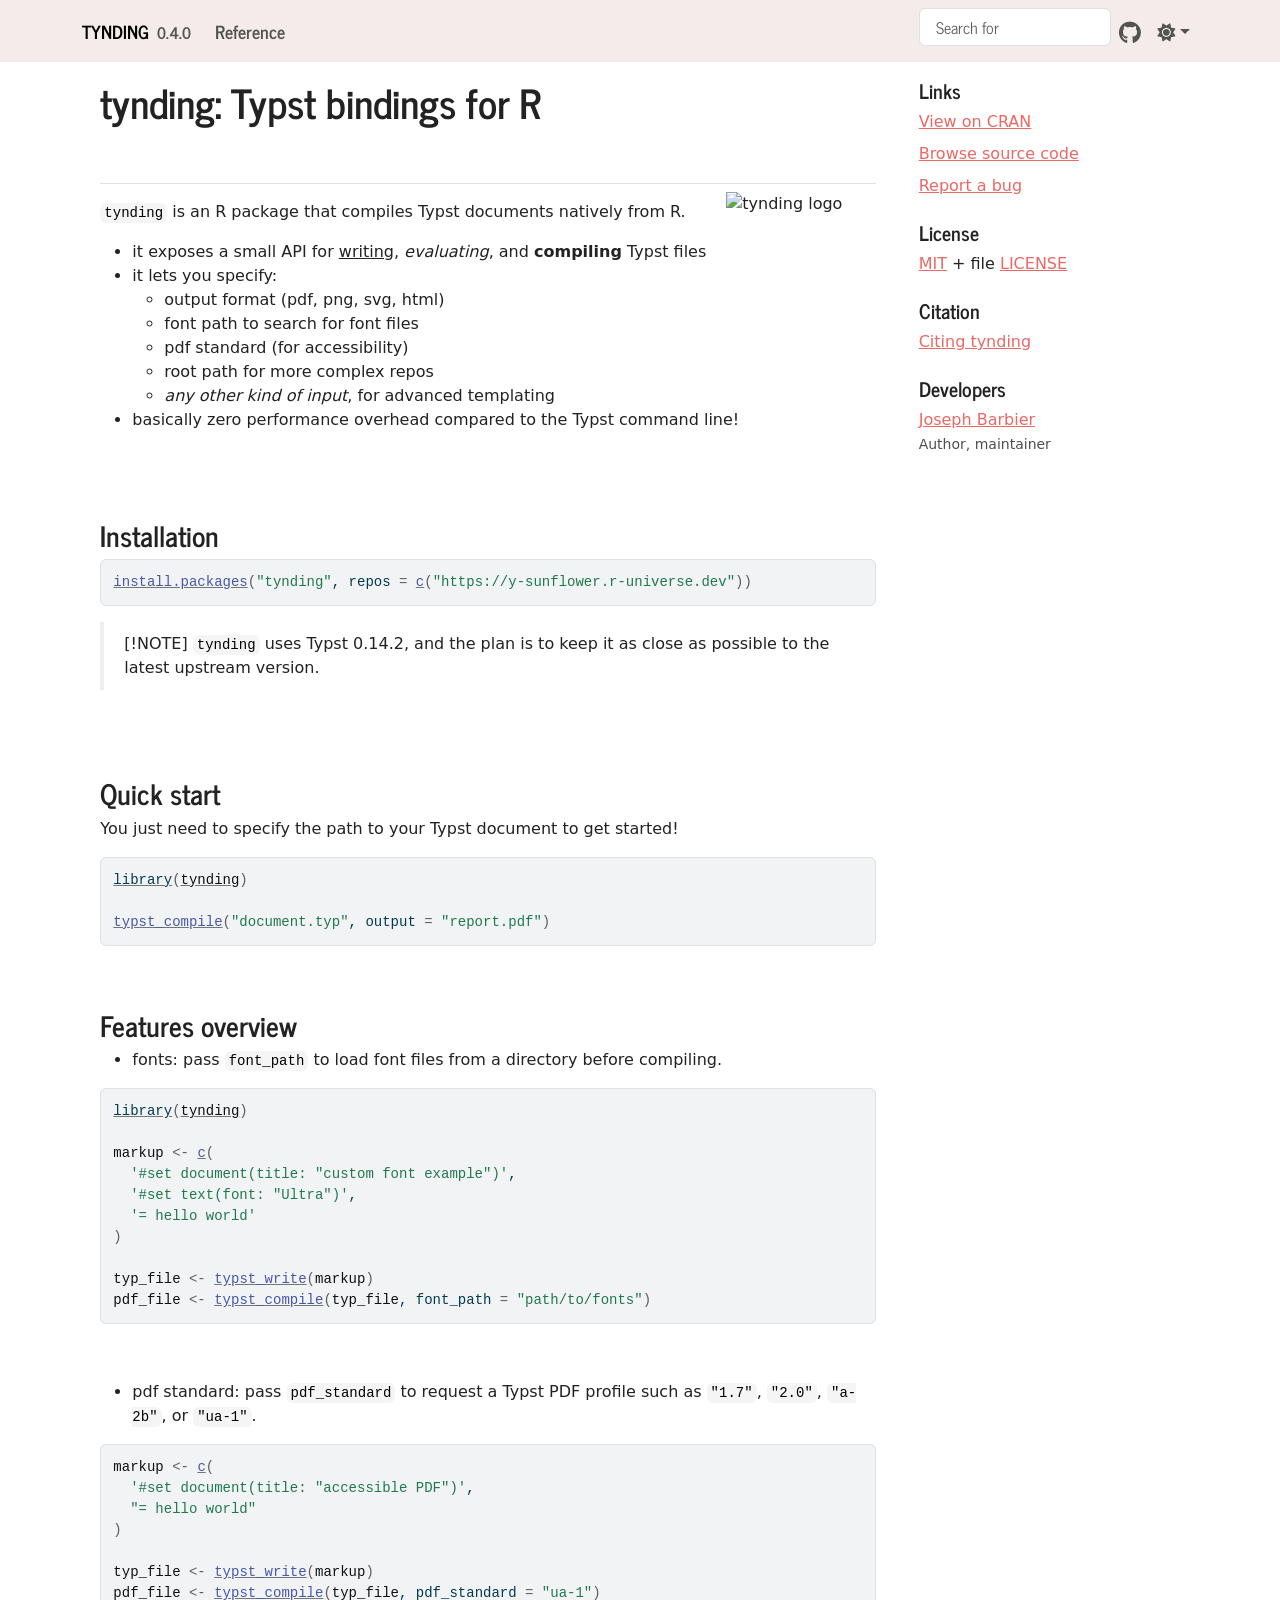
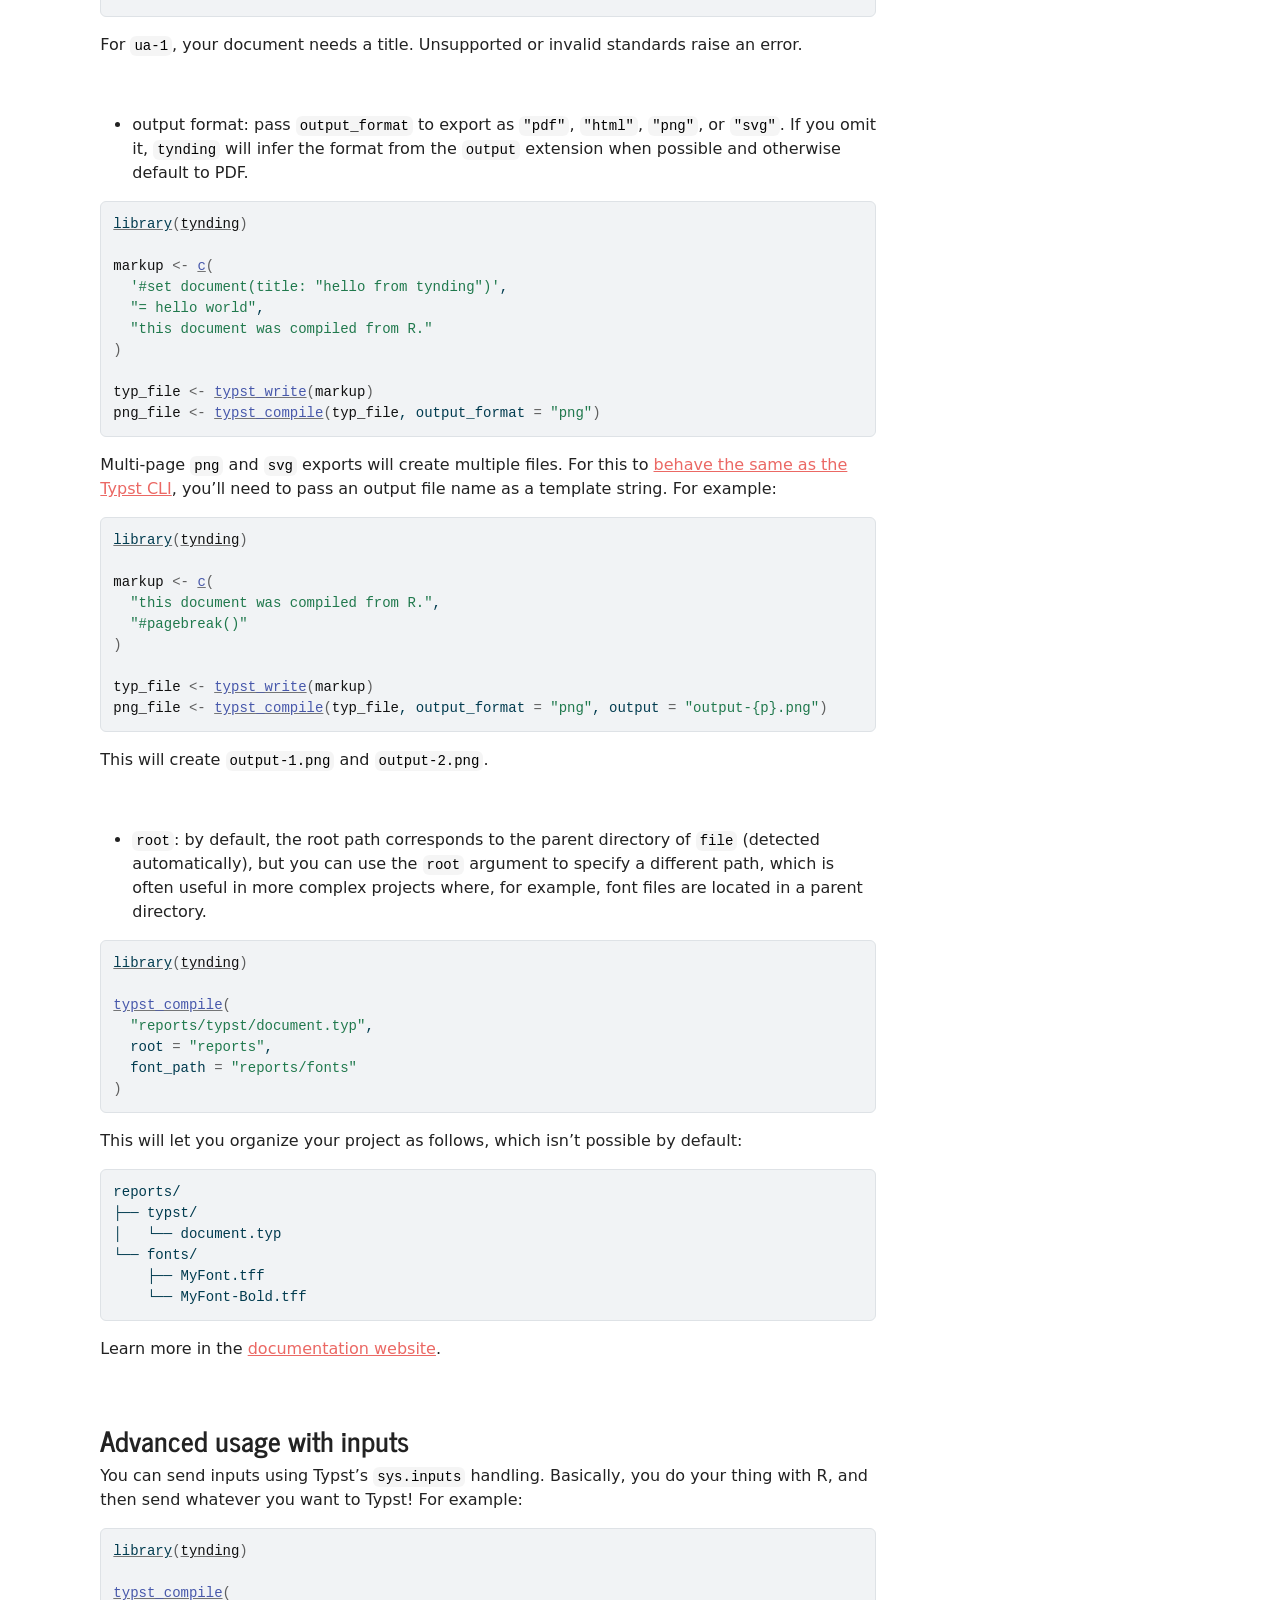
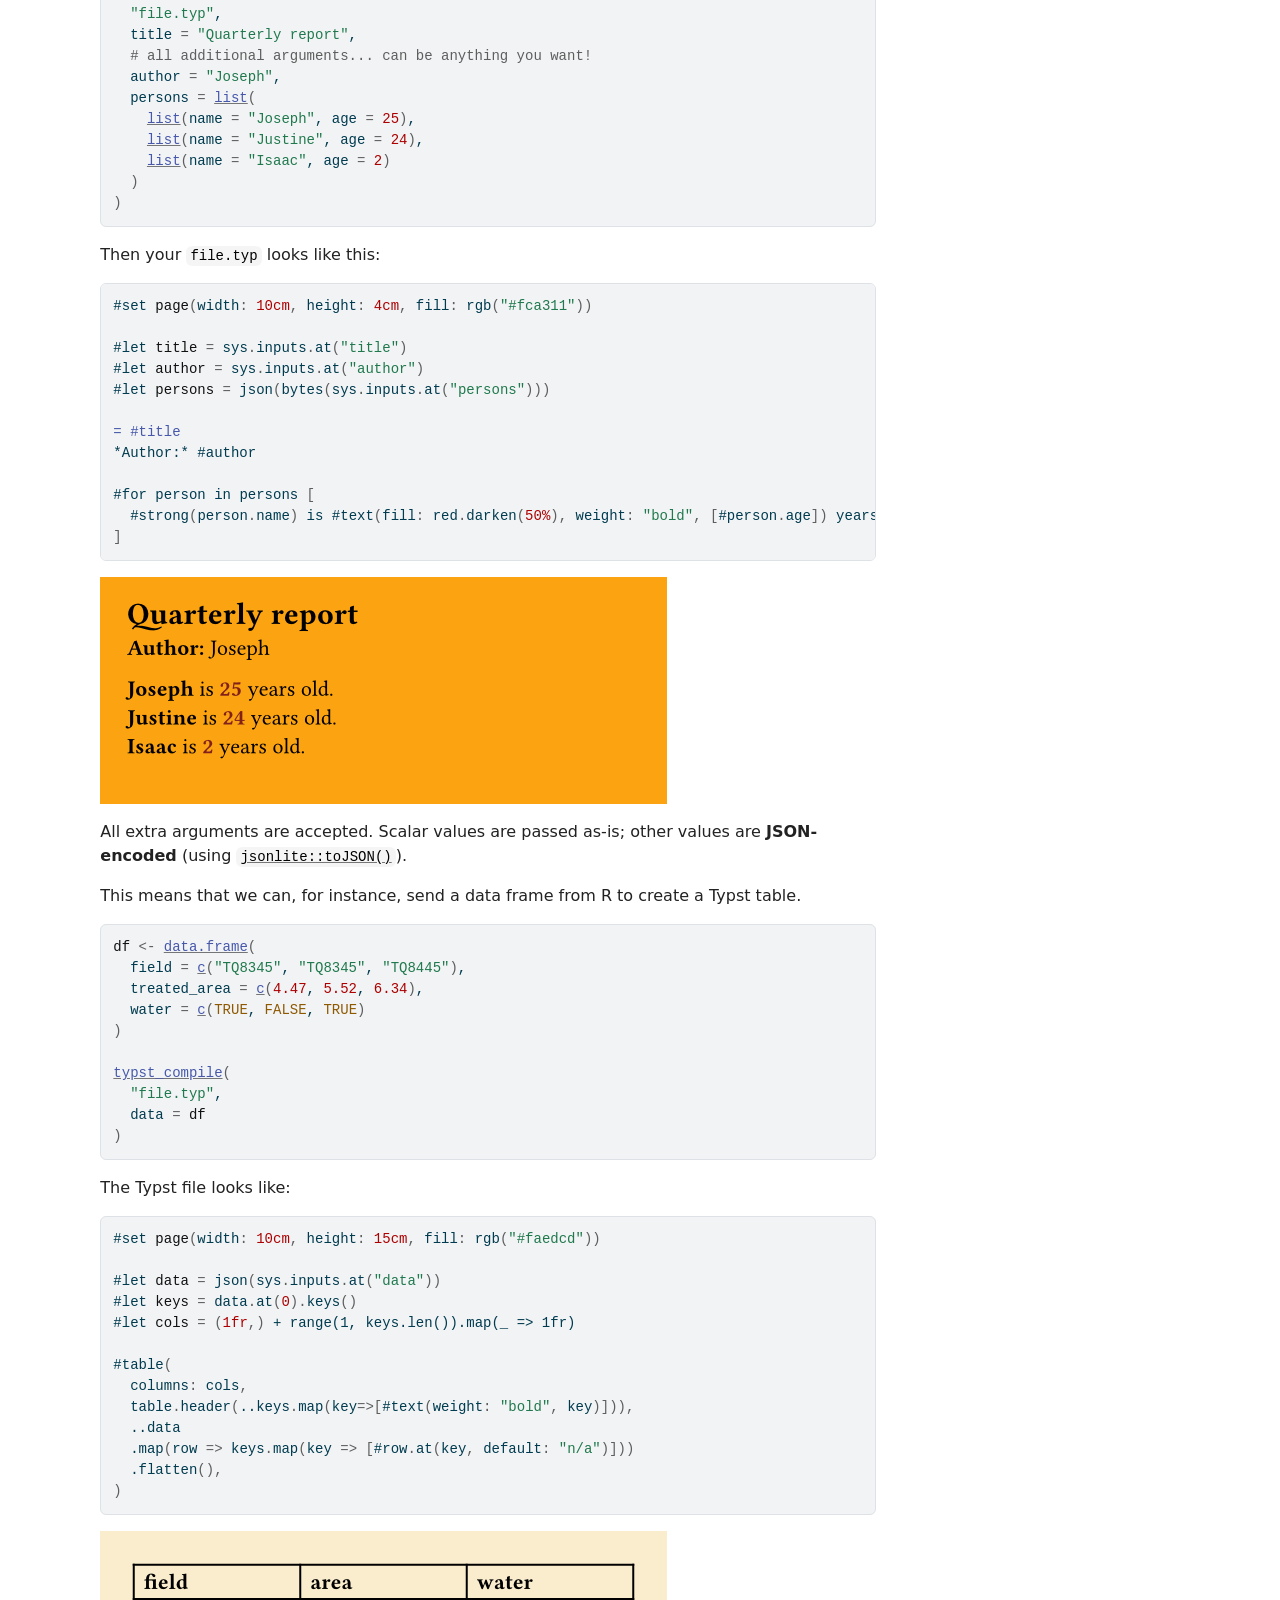
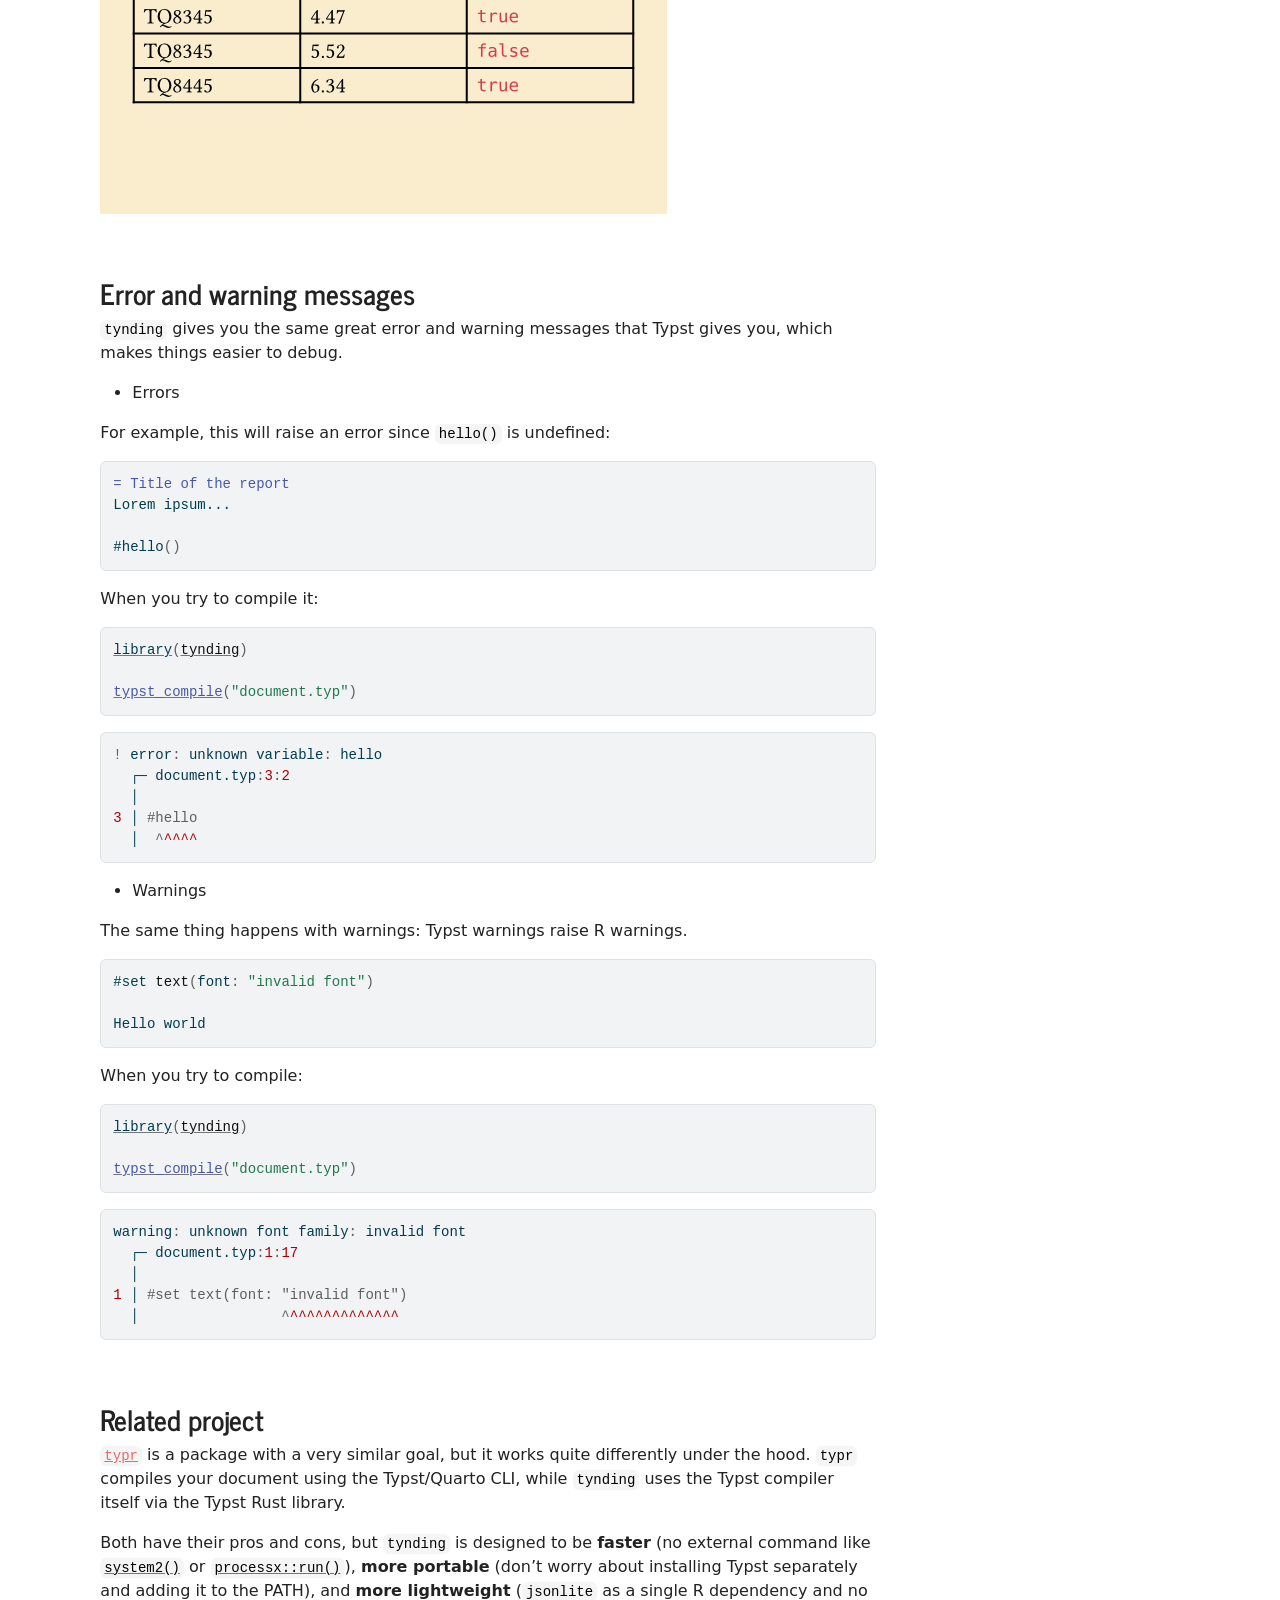
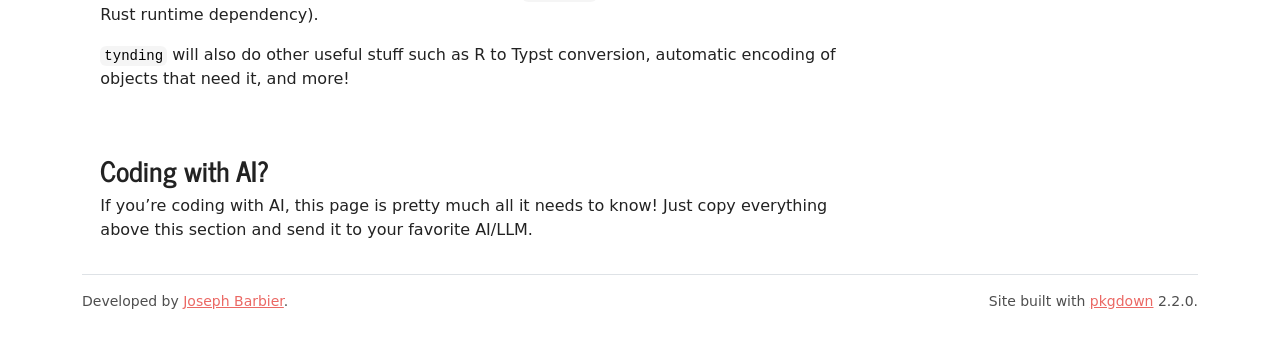
==== commit c47a2e4c: "Deploying to gh-pages from @ y-sunflower/tynding@5c7735cf5f35692f65936541235212aecb8d6fe2 🚀" ====
--- a/index.html
+++ b/index.html
@@ -22,7 +22,7 @@
 
     <a class="navbar-brand me-2" href="index.html">tynding</a>
 
-    <small class="nav-text text-muted me-auto" data-bs-toggle="tooltip" data-bs-placement="bottom" title="">0.3.0</small>
+    <small class="nav-text text-muted me-auto" data-bs-toggle="tooltip" data-bs-placement="bottom" title="">0.4.0</small>
 
 
     <button class="navbar-toggler" type="button" data-bs-toggle="collapse" data-bs-target="#navbar" aria-controls="navbar" aria-expanded="false" aria-label="Toggle navigation">
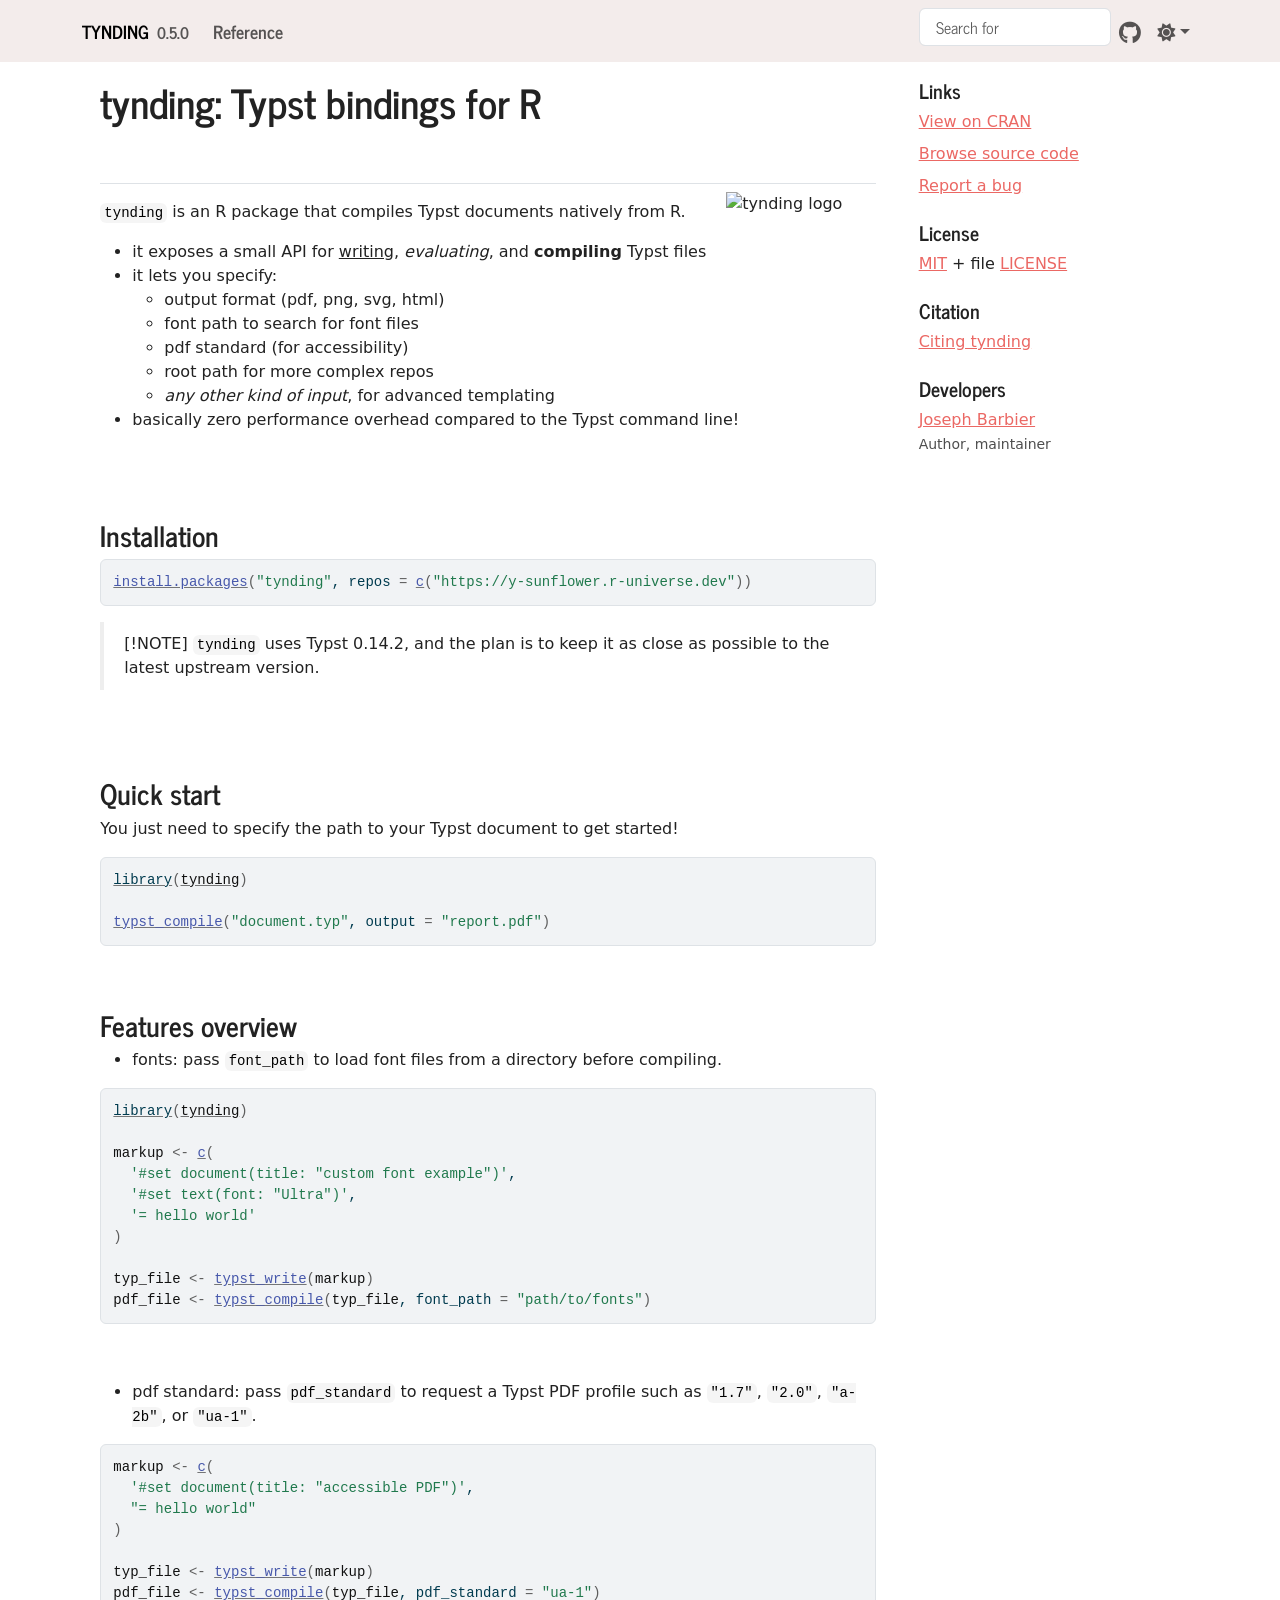
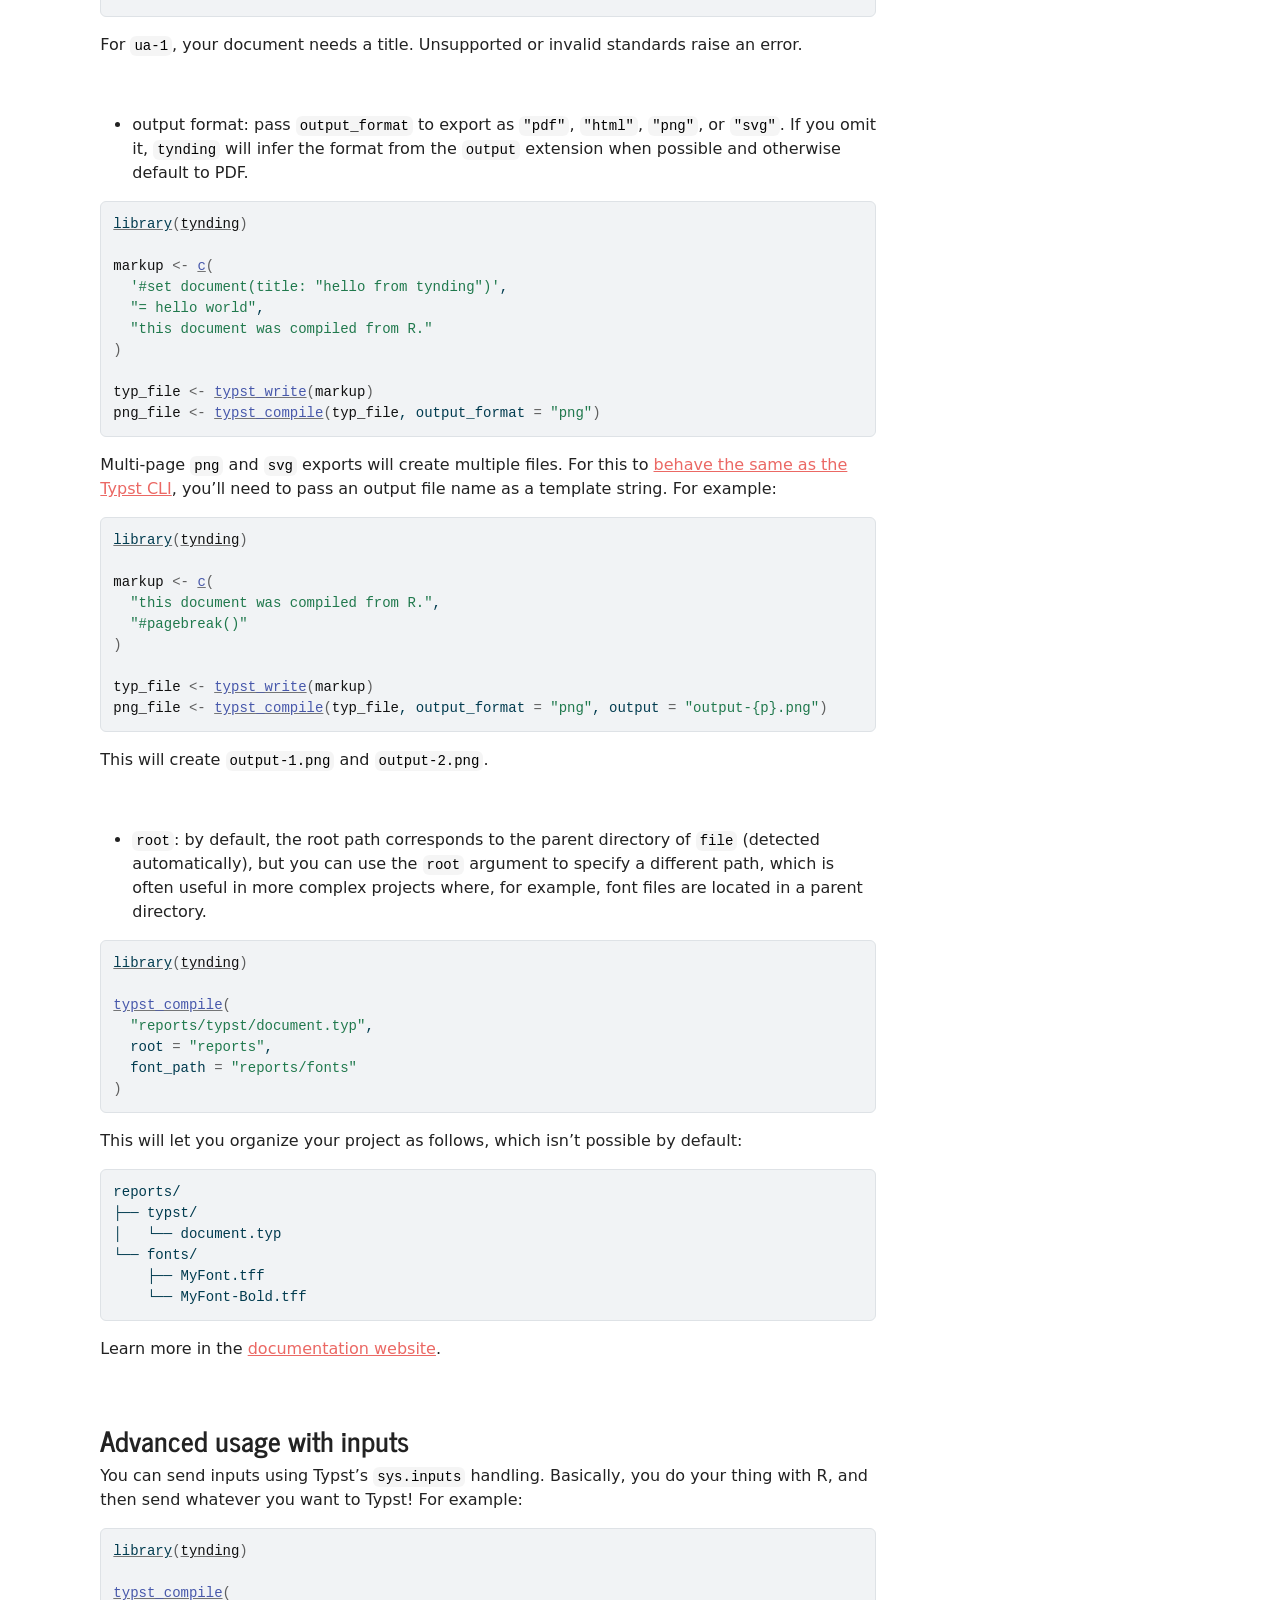
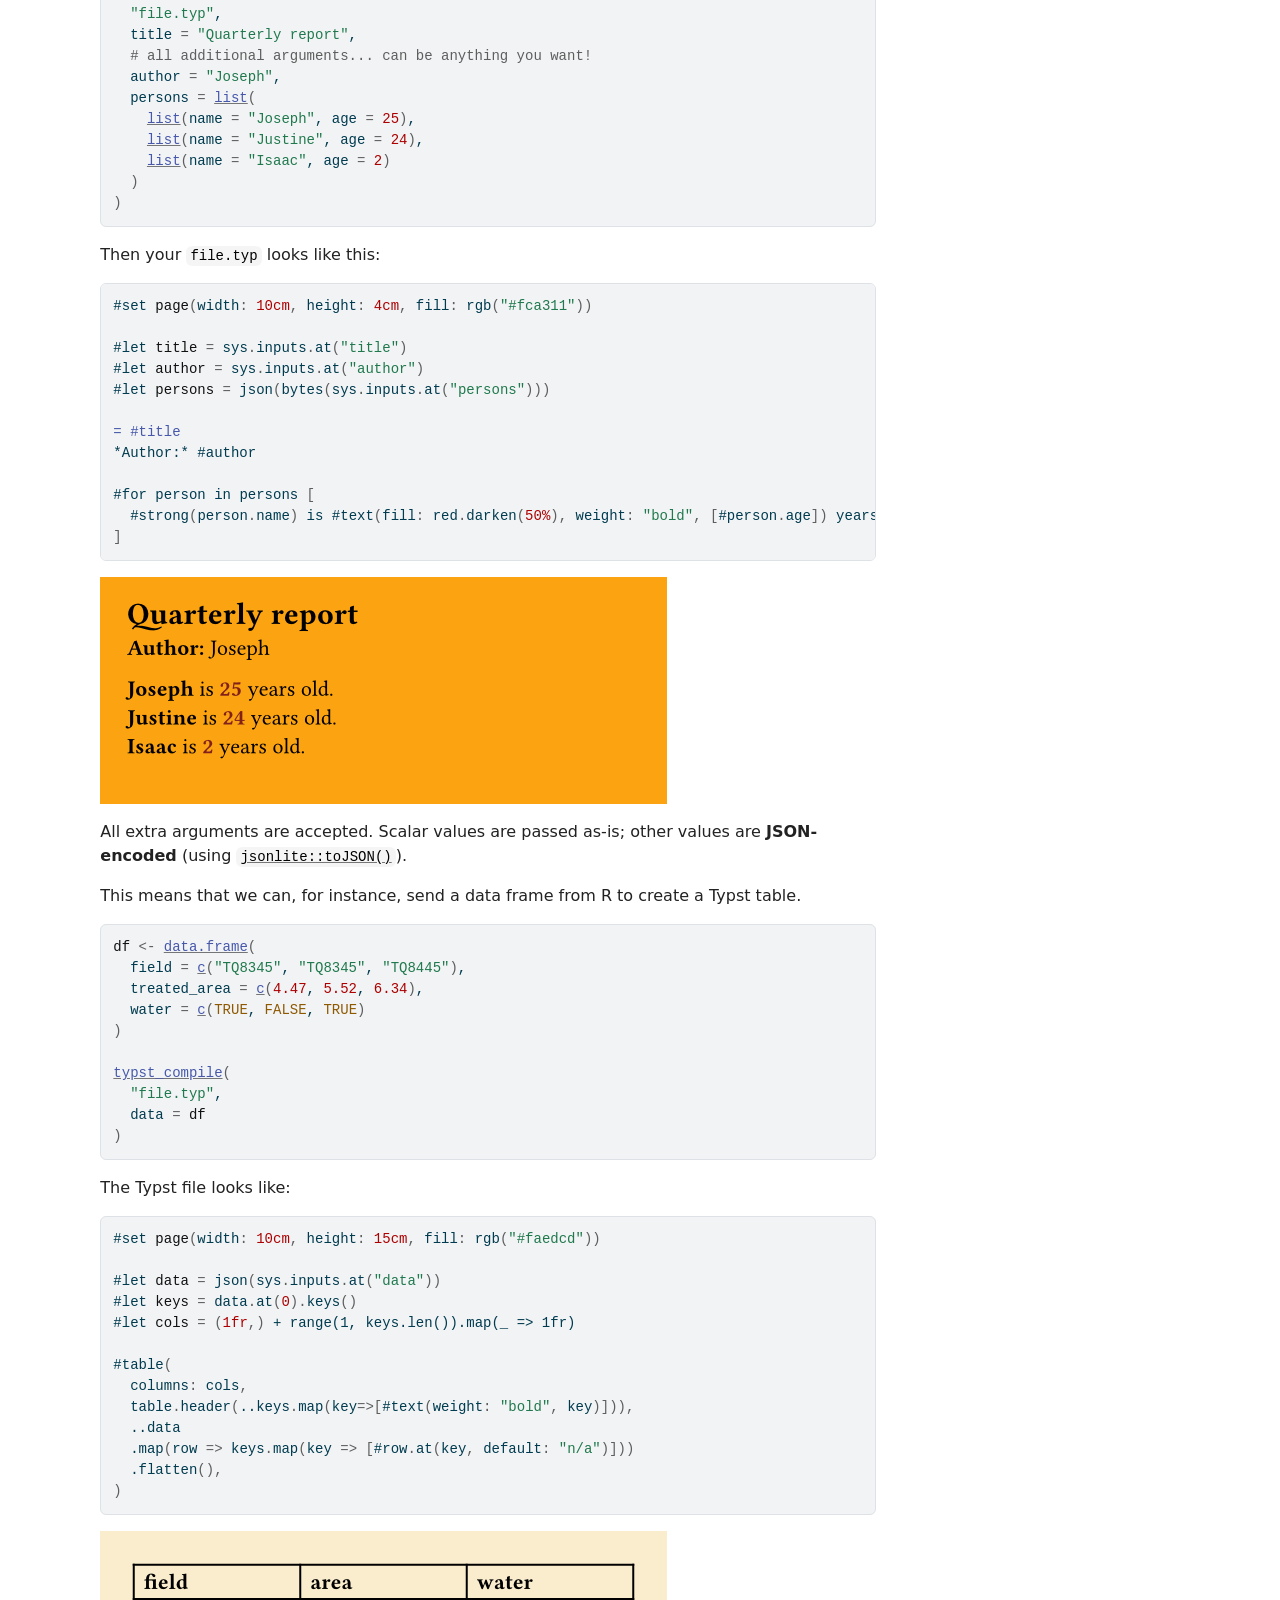
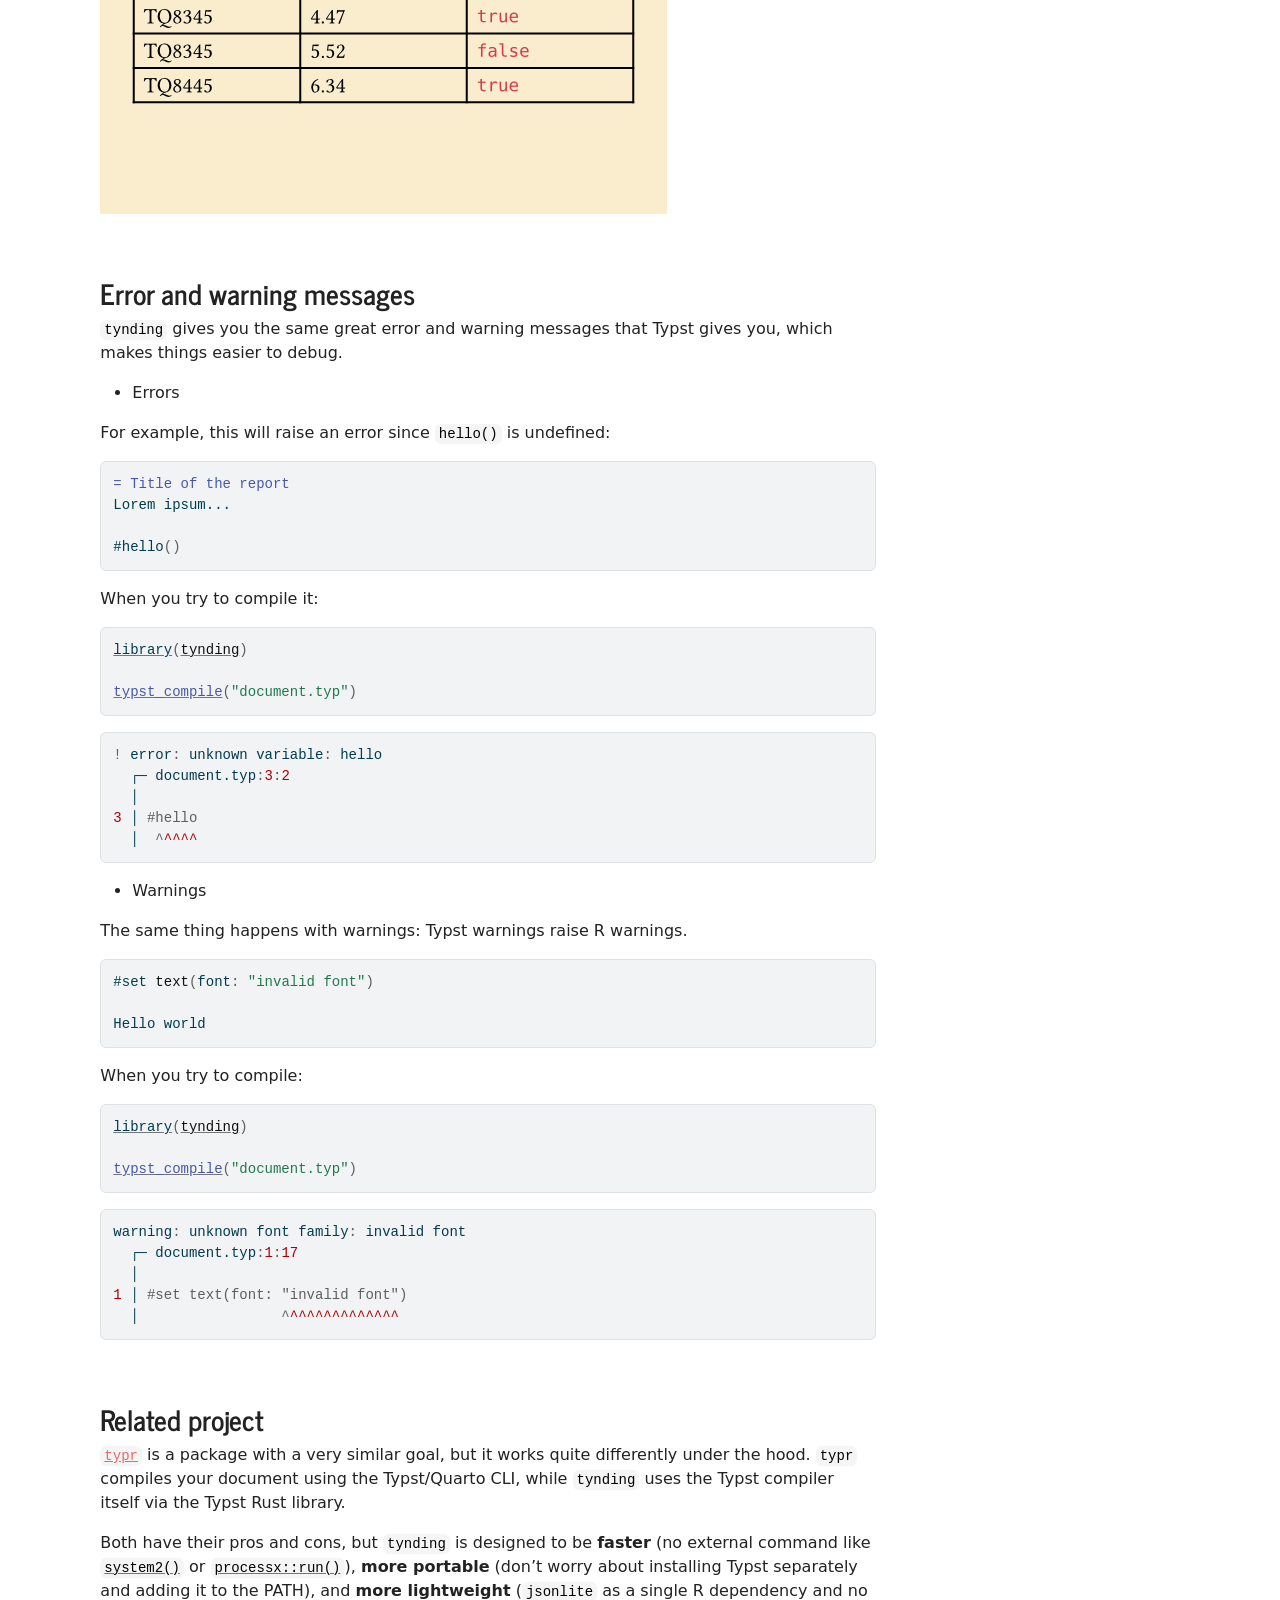
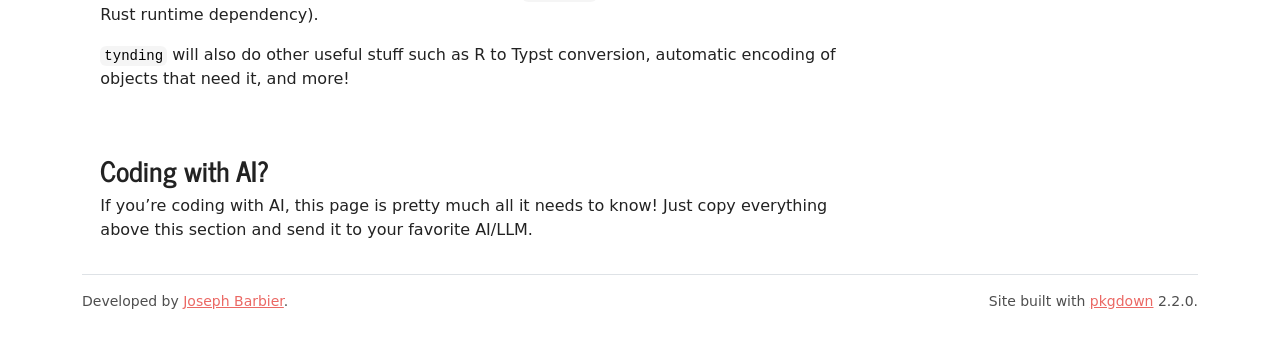
==== commit 15c7dbb3: "Deploying to gh-pages from @ y-sunflower/tynding@952b968ab94c8f813070f413127fdf54535c3072 🚀" ====
--- a/index.html
+++ b/index.html
@@ -22,7 +22,7 @@
 
     <a class="navbar-brand me-2" href="index.html">tynding</a>
 
-    <small class="nav-text text-muted me-auto" data-bs-toggle="tooltip" data-bs-placement="bottom" title="">0.4.0</small>
+    <small class="nav-text text-muted me-auto" data-bs-toggle="tooltip" data-bs-placement="bottom" title="">0.5.0</small>
 
 
     <button class="navbar-toggler" type="button" data-bs-toggle="collapse" data-bs-target="#navbar" aria-controls="navbar" aria-expanded="false" aria-label="Toggle navigation">
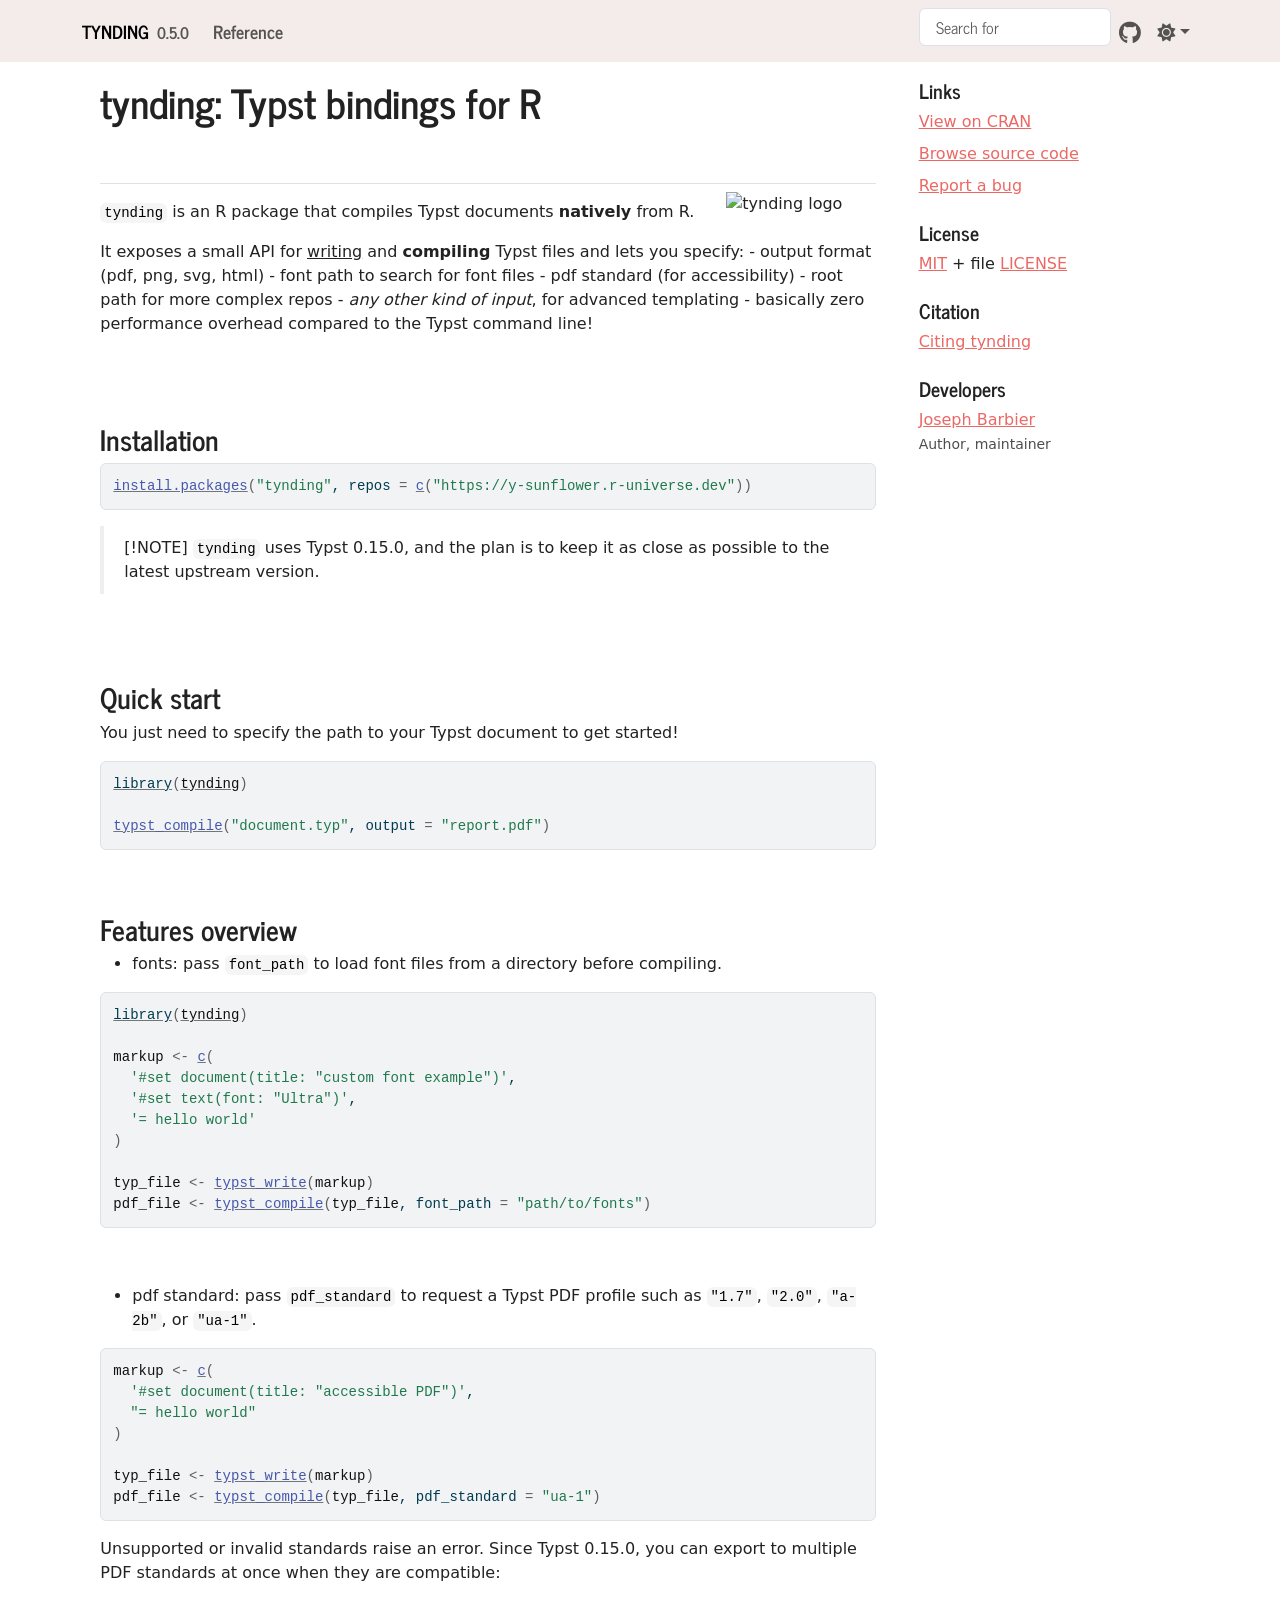
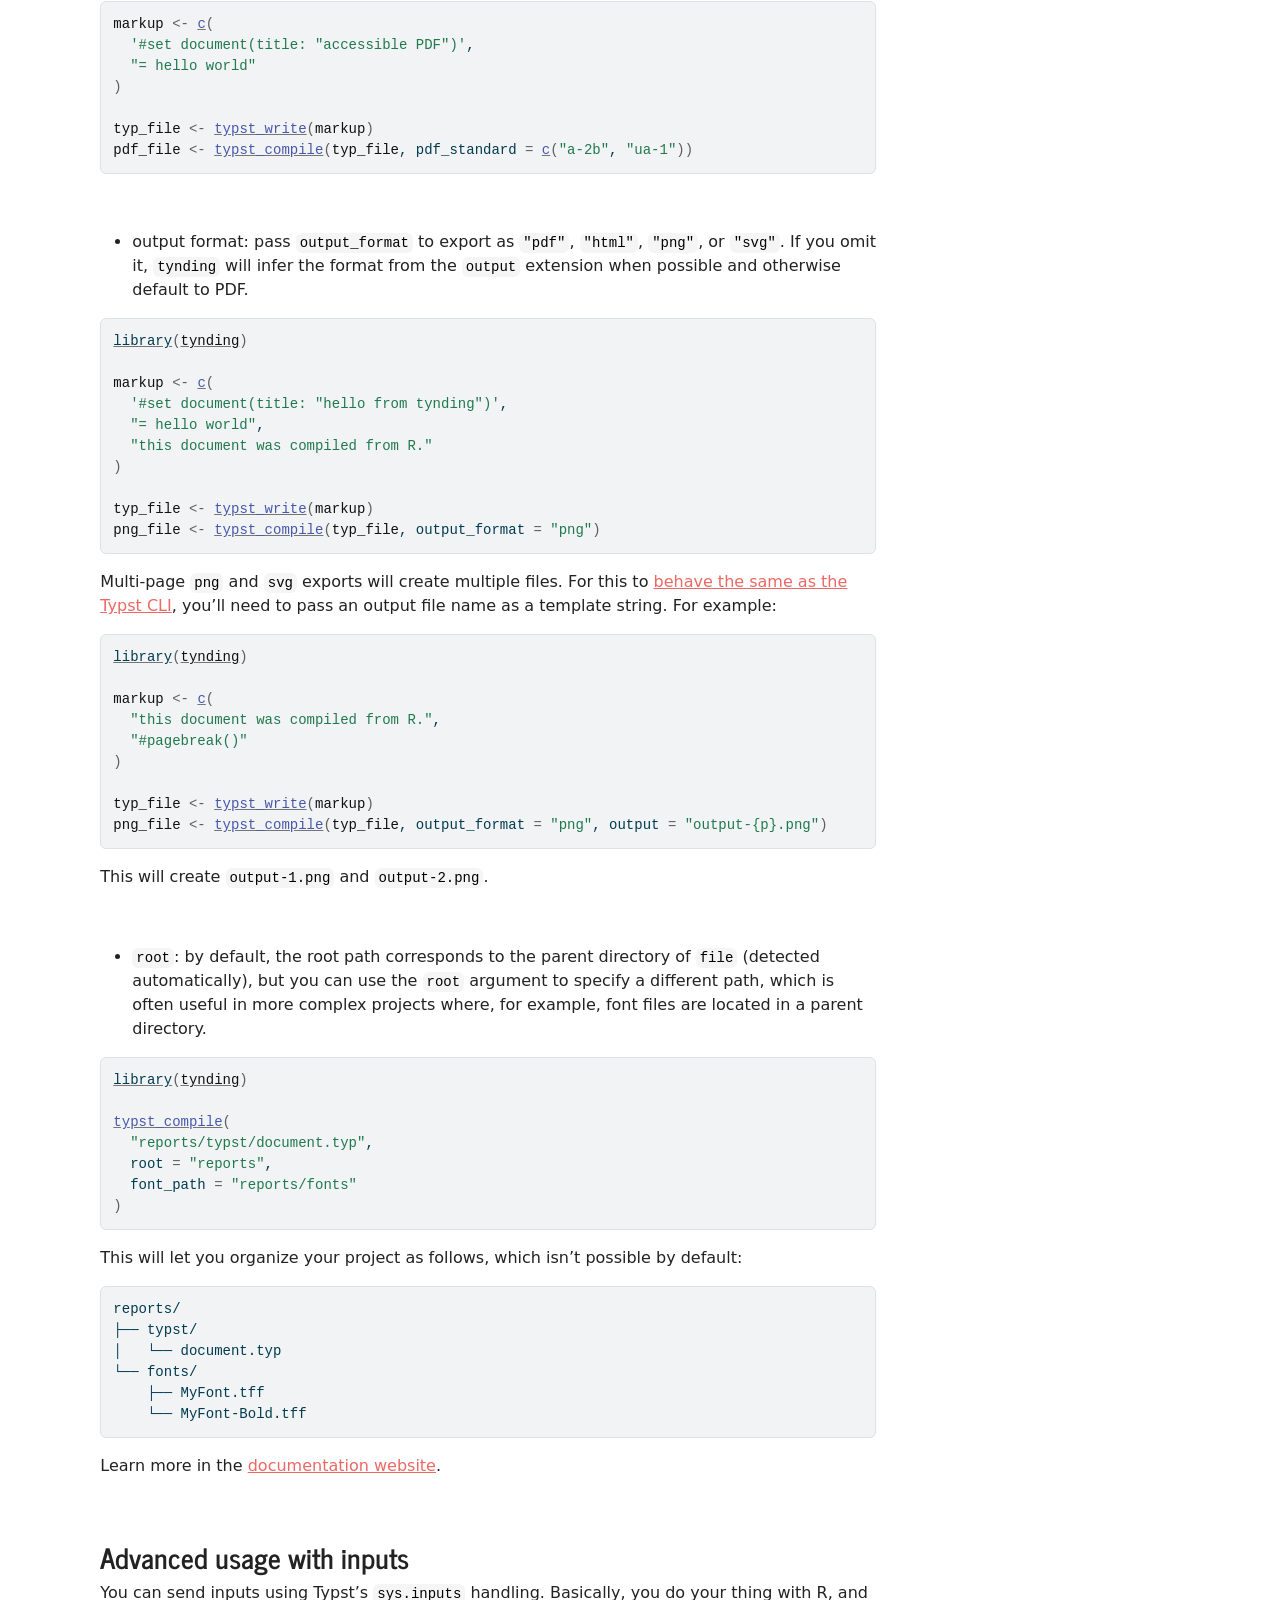
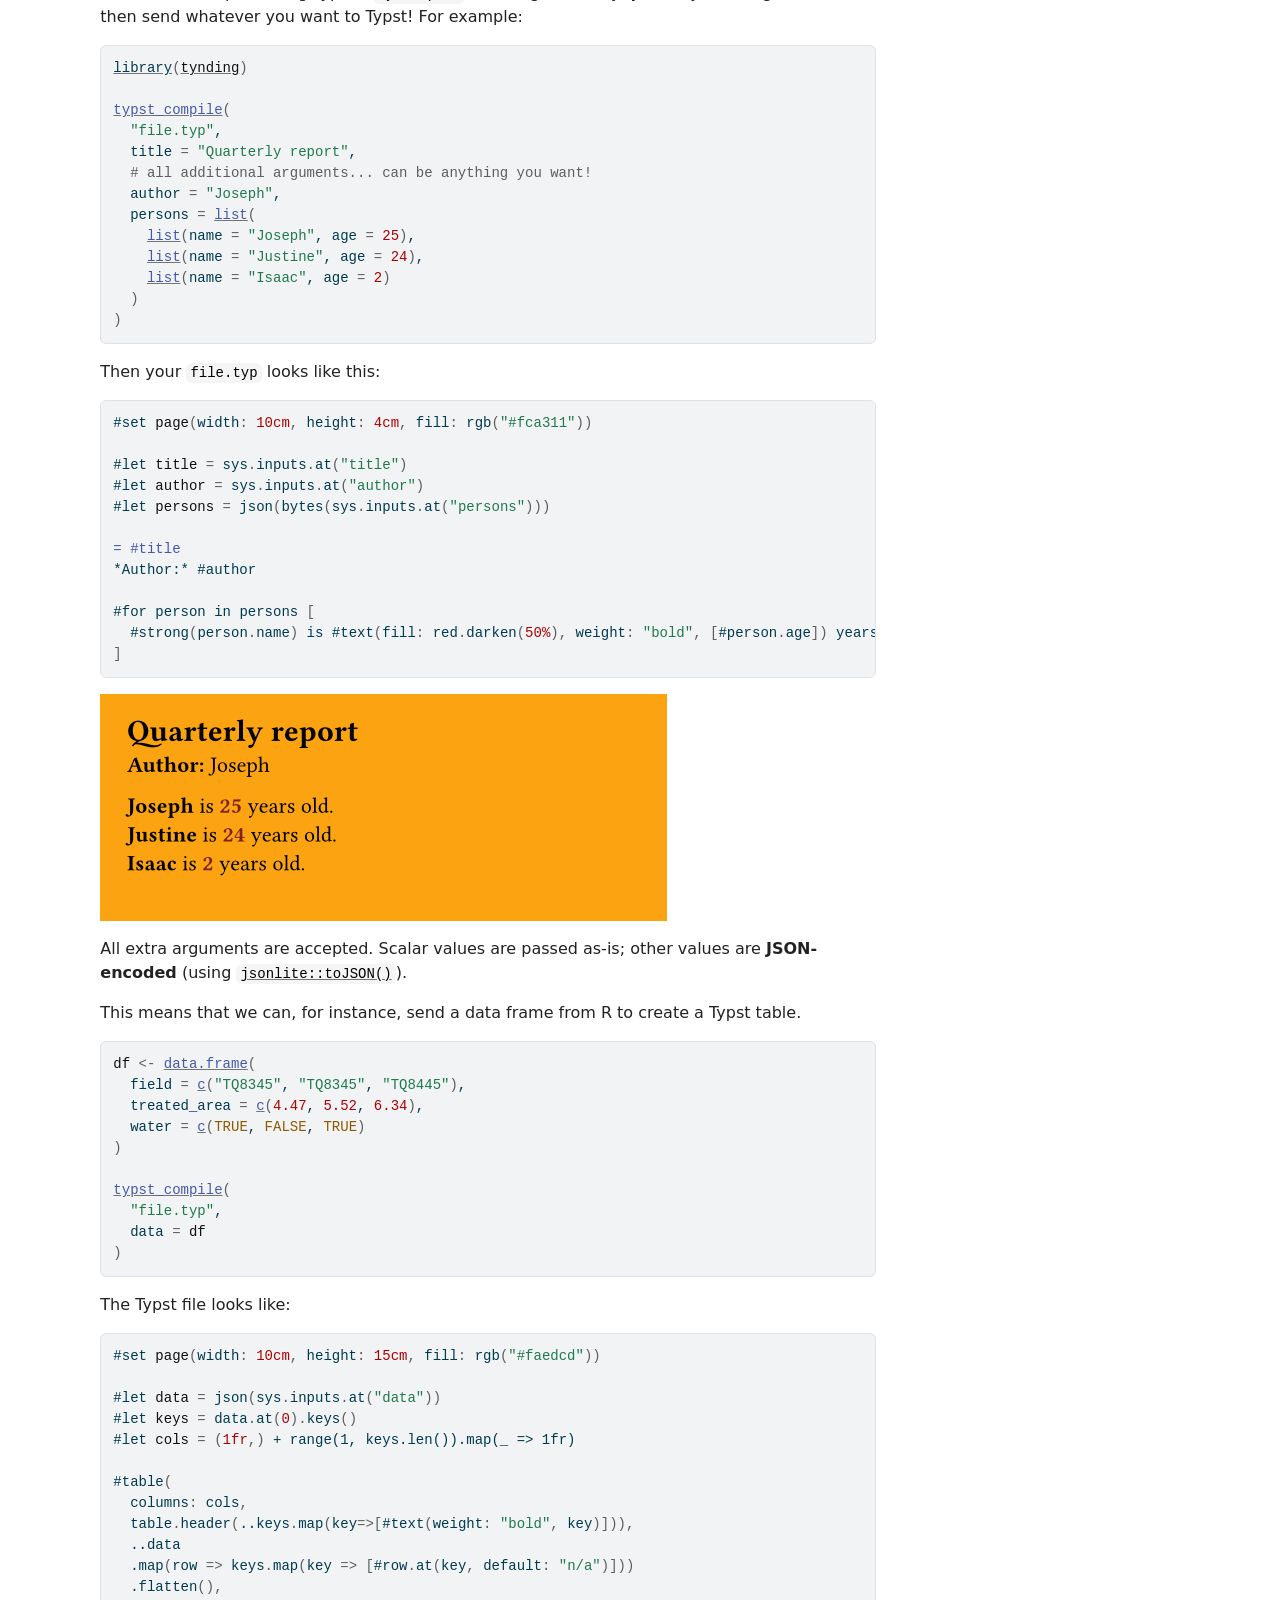
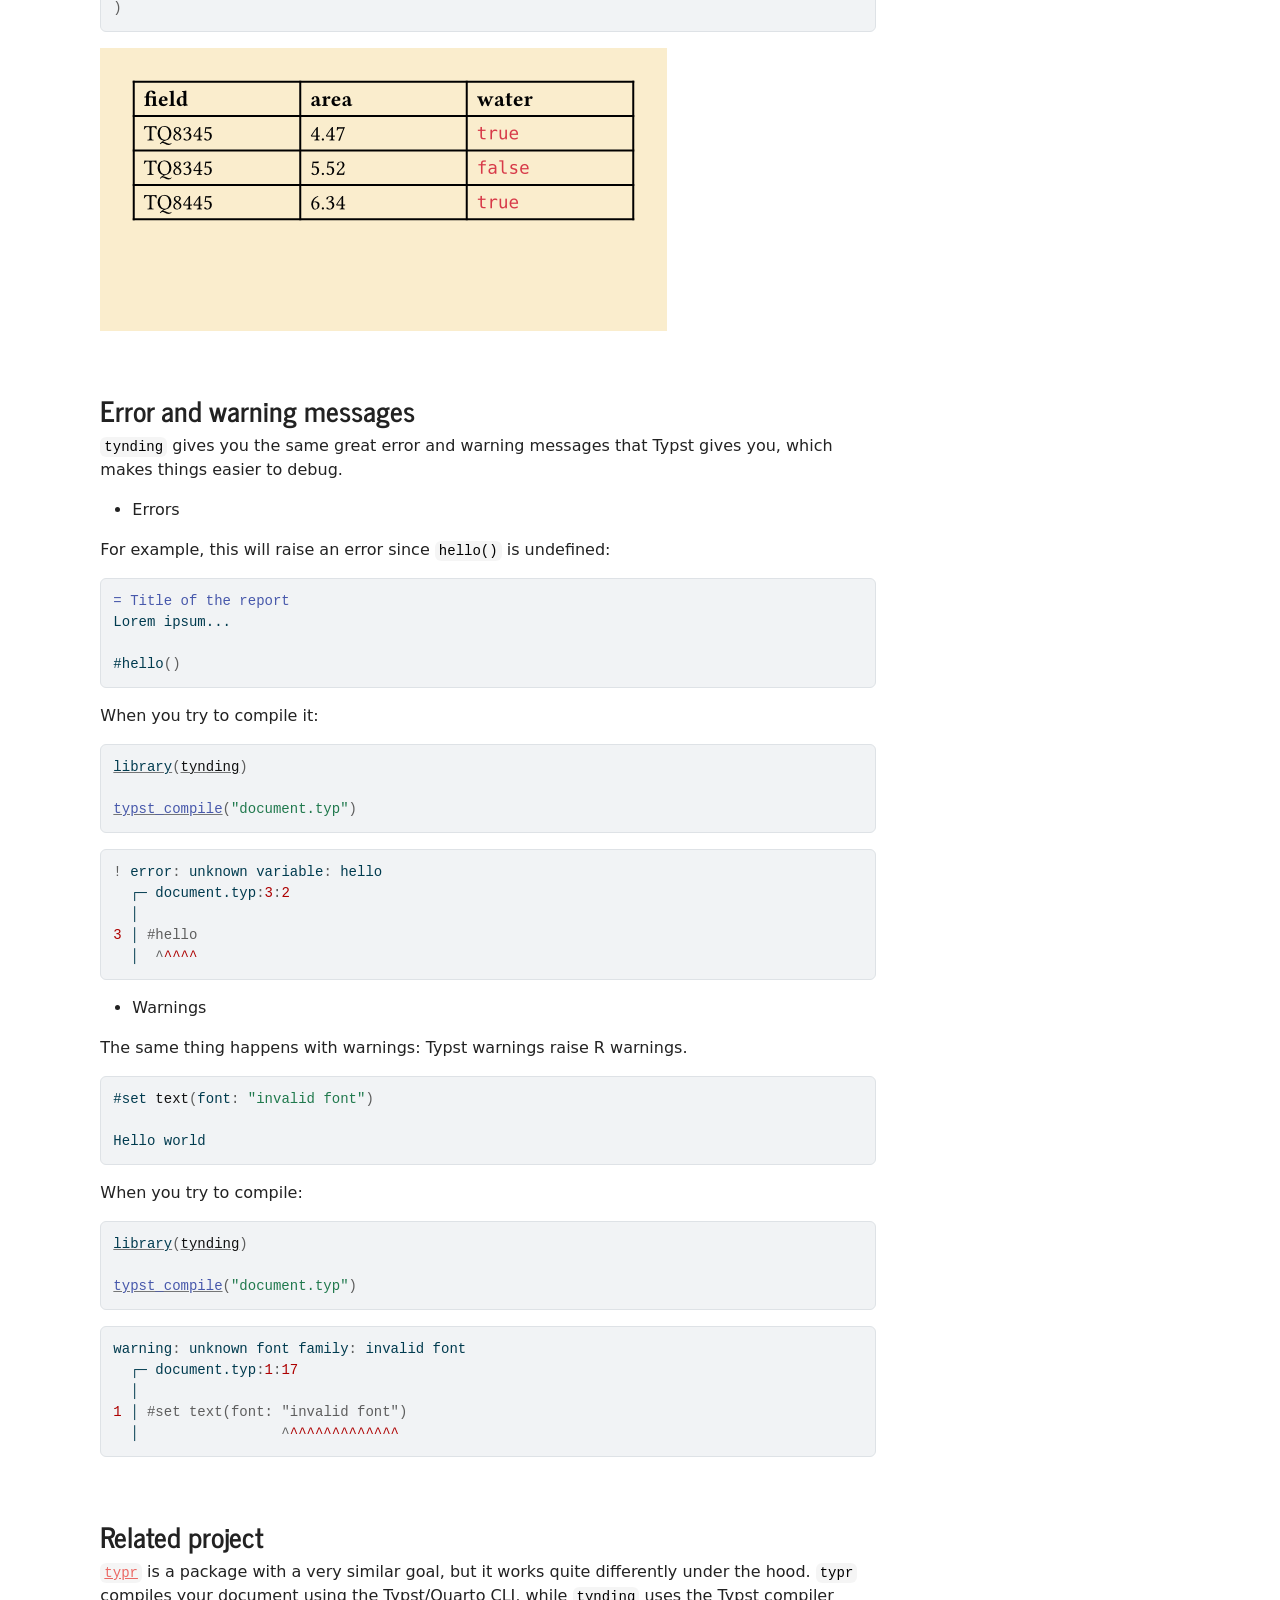
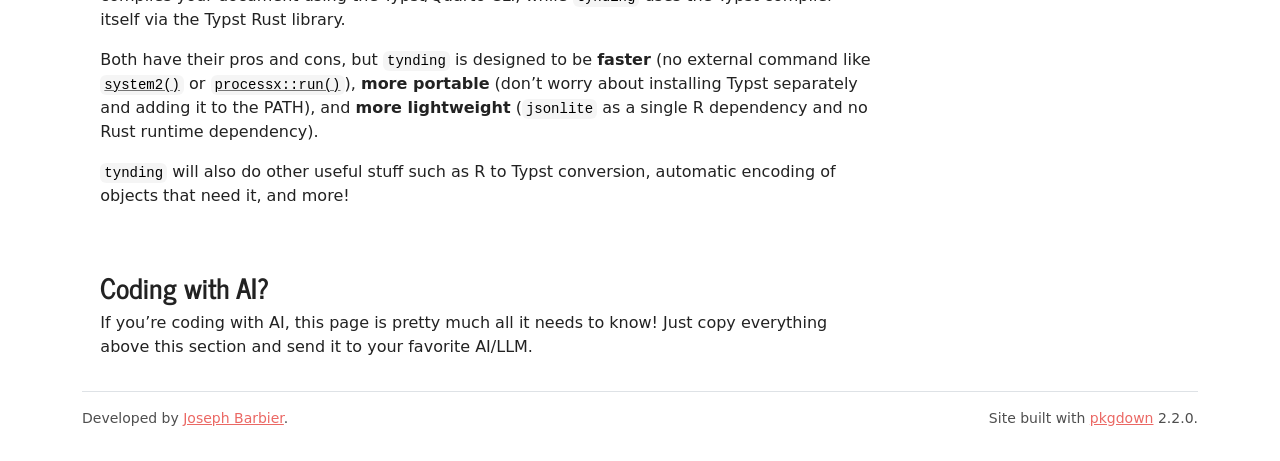
==== commit 496d5852: "Deploying to gh-pages from @ y-sunflower/tynding@2c0bb5e766128f9d739a7ce766b662c19121729c 🚀" ====
--- a/index.html
+++ b/index.html
@@ -7,8 +7,8 @@
 <meta name="viewport" content="width=device-width, initial-scale=1, shrink-to-fit=no">
 <title>Typst Bindings for R • tynding</title>
 <script src="lightswitch.js"></script><script src="deps/jquery-3.6.0/jquery-3.6.0.min.js"></script><meta name="viewport" content="width=device-width, initial-scale=1, shrink-to-fit=no">
-<link href="deps/bootstrap-5.3.1/bootstrap.min.css" rel="stylesheet">
-<script src="deps/bootstrap-5.3.1/bootstrap.bundle.min.js"></script><link href="deps/font-awesome-6.5.2/css/all.min.css" rel="stylesheet">
+<link href="deps/bootstrap-5.3.8/bootstrap.min.css" rel="stylesheet">
+<script src="deps/bootstrap-5.3.8/bootstrap.bundle.min.js"></script><link href="deps/font-awesome-6.5.2/css/all.min.css" rel="stylesheet">
 <link href="deps/font-awesome-6.5.2/css/v4-shims.min.css" rel="stylesheet">
 <script src="deps/headroom-0.11.0/headroom.min.js"></script><script src="deps/headroom-0.11.0/jQuery.headroom.min.js"></script><script src="deps/bootstrap-toc-1.0.1/bootstrap-toc.min.js"></script><script src="deps/clipboard.js-2.0.11/clipboard.min.js"></script><script src="deps/search-1.0.0/autocomplete.jquery.min.js"></script><script src="deps/search-1.0.0/fuse.min.js"></script><script src="deps/search-1.0.0/mark.min.js"></script><!-- pkgdown --><script src="pkgdown.js"></script><meta property="og:title" content="Typst Bindings for R">
 <meta name="description" content="Provides bindings to the Typst typesetting system, enabling users to compile Typst documents directly from R. The package interfaces with the Typst Rust library to render documents, making it possible to integrate Typst-based workflows into R scripts, reports, and reproducible research pipelines.">
@@ -57,21 +57,8 @@
 <div class="page-header"><h1 id="tynding-typst-bindings-for-r">tynding: Typst bindings for R<a class="anchor" aria-label="anchor" href="#tynding-typst-bindings-for-r"></a>
 </h1></div>
 <p><img src="https://github.com/JosephBARBIERDARNAL/static/blob/main/r-libs/tynding/image.png?raw=true" alt="tynding logo" align="right" width="150px"></p>
-<p><code>tynding</code> is an R package that compiles Typst documents natively from R.</p>
-<ul>
-<li>it exposes a small API for <u>writing</u>, <em>evaluating</em>, and <strong>compiling</strong> Typst files</li>
-<li>it lets you specify:
-<ul>
-<li>output format (pdf, png, svg, html)</li>
-<li>font path to search for font files</li>
-<li>pdf standard (for accessibility)</li>
-<li>root path for more complex repos</li>
-<li>
-<em>any other kind of input</em>, for advanced templating</li>
-</ul>
-</li>
-<li>basically zero performance overhead compared to the Typst command line!</li>
-</ul>
+<p><code>tynding</code> is an R package that compiles Typst documents <strong>natively</strong> from R.</p>
+<p>It exposes a small API for <u>writing</u> and <strong>compiling</strong> Typst files and lets you specify: - output format (pdf, png, svg, html) - font path to search for font files - pdf standard (for accessibility) - root path for more complex repos - <em>any other kind of input</em>, for advanced templating - basically zero performance overhead compared to the Typst command line!</p>
 <p><br><br></p>
 <div class="section level2">
 <h2 id="installation">Installation<a class="anchor" aria-label="anchor" href="#installation"></a>
@@ -79,7 +66,7 @@
 <div class="sourceCode" id="cb1"><pre class="downlit sourceCode r">
 <code class="sourceCode R"><span><span class="fu"><a href="https://rdrr.io/r/utils/install.packages.html" class="external-link">install.packages</a></span><span class="op">(</span><span class="st">"tynding"</span>, repos <span class="op">=</span> <span class="fu"><a href="https://rdrr.io/r/base/c.html" class="external-link">c</a></span><span class="op">(</span><span class="st">"https://y-sunflower.r-universe.dev"</span><span class="op">)</span><span class="op">)</span></span></code></pre></div>
 <blockquote>
-<p>[!NOTE] <code>tynding</code> uses Typst 0.14.2, and the plan is to keep it as close as possible to the latest upstream version.</p>
+<p>[!NOTE] <code>tynding</code> uses Typst 0.15.0, and the plan is to keep it as close as possible to the latest upstream version.</p>
 </blockquote>
 <p><br><br></p>
 </div>
@@ -122,12 +109,20 @@
 <span></span>
 <span><span class="va">typ_file</span> <span class="op">&lt;-</span> <span class="fu"><a href="reference/typst_write.html">typst_write</a></span><span class="op">(</span><span class="va">markup</span><span class="op">)</span></span>
 <span><span class="va">pdf_file</span> <span class="op">&lt;-</span> <span class="fu"><a href="reference/typst_compile.html">typst_compile</a></span><span class="op">(</span><span class="va">typ_file</span>, pdf_standard <span class="op">=</span> <span class="st">"ua-1"</span><span class="op">)</span></span></code></pre></div>
-<p>For <code>ua-1</code>, your document needs a title. Unsupported or invalid standards raise an error.</p>
+<p>Unsupported or invalid standards raise an error. Since Typst 0.15.0, you can export to multiple PDF standards at once when they are compatible:</p>
+<div class="sourceCode" id="cb5"><pre class="downlit sourceCode r">
+<code class="sourceCode R"><span><span class="va">markup</span> <span class="op">&lt;-</span> <span class="fu"><a href="https://rdrr.io/r/base/c.html" class="external-link">c</a></span><span class="op">(</span></span>
+<span>  <span class="st">'#set document(title: "accessible PDF")'</span>,</span>
+<span>  <span class="st">"= hello world"</span></span>
+<span><span class="op">)</span></span>
+<span></span>
+<span><span class="va">typ_file</span> <span class="op">&lt;-</span> <span class="fu"><a href="reference/typst_write.html">typst_write</a></span><span class="op">(</span><span class="va">markup</span><span class="op">)</span></span>
+<span><span class="va">pdf_file</span> <span class="op">&lt;-</span> <span class="fu"><a href="reference/typst_compile.html">typst_compile</a></span><span class="op">(</span><span class="va">typ_file</span>, pdf_standard <span class="op">=</span> <span class="fu"><a href="https://rdrr.io/r/base/c.html" class="external-link">c</a></span><span class="op">(</span><span class="st">"a-2b"</span>, <span class="st">"ua-1"</span><span class="op">)</span><span class="op">)</span></span></code></pre></div>
 <p><br></p>
 <ul>
 <li>output format: pass <code>output_format</code> to export as <code>"pdf"</code>, <code>"html"</code>, <code>"png"</code>, or <code>"svg"</code>. If you omit it, <code>tynding</code> will infer the format from the <code>output</code> extension when possible and otherwise default to PDF.</li>
 </ul>
-<div class="sourceCode" id="cb5"><pre class="downlit sourceCode r">
+<div class="sourceCode" id="cb6"><pre class="downlit sourceCode r">
 <code class="sourceCode R"><span><span class="kw"><a href="https://rdrr.io/r/base/library.html" class="external-link">library</a></span><span class="op">(</span><span class="va"><a href="https://y-sunflower.github.io/tynding/">tynding</a></span><span class="op">)</span></span>
 <span></span>
 <span><span class="va">markup</span> <span class="op">&lt;-</span> <span class="fu"><a href="https://rdrr.io/r/base/c.html" class="external-link">c</a></span><span class="op">(</span></span>
@@ -139,7 +134,7 @@
 <span><span class="va">typ_file</span> <span class="op">&lt;-</span> <span class="fu"><a href="reference/typst_write.html">typst_write</a></span><span class="op">(</span><span class="va">markup</span><span class="op">)</span></span>
 <span><span class="va">png_file</span> <span class="op">&lt;-</span> <span class="fu"><a href="reference/typst_compile.html">typst_compile</a></span><span class="op">(</span><span class="va">typ_file</span>, output_format <span class="op">=</span> <span class="st">"png"</span><span class="op">)</span></span></code></pre></div>
 <p>Multi-page <code>png</code> and <code>svg</code> exports will create multiple files. For this to <a href="https://typst.app/docs/reference/png/#exporting-as-png" class="external-link">behave the same as the Typst CLI</a>, you’ll need to pass an output file name as a template string. For example:</p>
-<div class="sourceCode" id="cb6"><pre class="downlit sourceCode r">
+<div class="sourceCode" id="cb7"><pre class="downlit sourceCode r">
 <code class="sourceCode R"><span><span class="kw"><a href="https://rdrr.io/r/base/library.html" class="external-link">library</a></span><span class="op">(</span><span class="va"><a href="https://y-sunflower.github.io/tynding/">tynding</a></span><span class="op">)</span></span>
 <span></span>
 <span><span class="va">markup</span> <span class="op">&lt;-</span> <span class="fu"><a href="https://rdrr.io/r/base/c.html" class="external-link">c</a></span><span class="op">(</span></span>
@@ -155,7 +150,7 @@
 <li>
 <code>root</code>: by default, the root path corresponds to the parent directory of <code>file</code> (detected automatically), but you can use the <code>root</code> argument to specify a different path, which is often useful in more complex projects where, for example, font files are located in a parent directory.</li>
 </ul>
-<div class="sourceCode" id="cb7"><pre class="downlit sourceCode r">
+<div class="sourceCode" id="cb8"><pre class="downlit sourceCode r">
 <code class="sourceCode R"><span><span class="kw"><a href="https://rdrr.io/r/base/library.html" class="external-link">library</a></span><span class="op">(</span><span class="va"><a href="https://y-sunflower.github.io/tynding/">tynding</a></span><span class="op">)</span></span>
 <span></span>
 <span><span class="fu"><a href="reference/typst_compile.html">typst_compile</a></span><span class="op">(</span></span>
@@ -177,7 +172,7 @@
 <h2 id="advanced-usage-with-inputs">Advanced usage with inputs<a class="anchor" aria-label="anchor" href="#advanced-usage-with-inputs"></a>
 </h2>
 <p>You can send inputs using Typst’s <code>sys.inputs</code> handling. Basically, you do your thing with R, and then send whatever you want to Typst! For example:</p>
-<div class="sourceCode" id="cb9"><pre class="downlit sourceCode r">
+<div class="sourceCode" id="cb10"><pre class="downlit sourceCode r">
 <code class="sourceCode R"><span><span class="kw"><a href="https://rdrr.io/r/base/library.html" class="external-link">library</a></span><span class="op">(</span><span class="va"><a href="https://y-sunflower.github.io/tynding/">tynding</a></span><span class="op">)</span></span>
 <span></span>
 <span><span class="fu"><a href="reference/typst_compile.html">typst_compile</a></span><span class="op">(</span></span>
@@ -192,22 +187,22 @@
 <span>  <span class="op">)</span></span>
 <span><span class="op">)</span></span></code></pre></div>
 <p>Then your <code>file.typ</code> looks like this:</p>
-<div class="sourceCode" id="cb10"><pre class="sourceCode typ"><code class="sourceCode typst"><span id="cb10-1"><a href="#cb10-1" tabindex="-1"></a><span class="kw">#set</span> <span class="va">page</span><span class="op">(</span>width<span class="op">:</span> <span class="fl">10cm</span><span class="op">,</span> height<span class="op">:</span> <span class="fl">4cm</span><span class="op">,</span> fill<span class="op">:</span> rgb<span class="op">(</span><span class="st">"#fca311"</span><span class="op">))</span></span>
-<span id="cb10-2"><a href="#cb10-2" tabindex="-1"></a></span>
-<span id="cb10-3"><a href="#cb10-3" tabindex="-1"></a><span class="kw">#let</span> <span class="va">title</span> <span class="op">=</span> sys<span class="op">.</span>inputs<span class="op">.</span>at<span class="op">(</span><span class="st">"title"</span><span class="op">)</span></span>
-<span id="cb10-4"><a href="#cb10-4" tabindex="-1"></a><span class="kw">#let</span> <span class="va">author</span> <span class="op">=</span> sys<span class="op">.</span>inputs<span class="op">.</span>at<span class="op">(</span><span class="st">"author"</span><span class="op">)</span></span>
-<span id="cb10-5"><a href="#cb10-5" tabindex="-1"></a><span class="kw">#let</span> <span class="va">persons</span> <span class="op">=</span> json<span class="op">(</span>bytes<span class="op">(</span>sys<span class="op">.</span>inputs<span class="op">.</span>at<span class="op">(</span><span class="st">"persons"</span><span class="op">)))</span></span>
-<span id="cb10-6"><a href="#cb10-6" tabindex="-1"></a></span>
-<span id="cb10-7"><a href="#cb10-7" tabindex="-1"></a><span class="fu">= #title</span></span>
-<span id="cb10-8"><a href="#cb10-8" tabindex="-1"></a>*Author:* <span class="kw">#</span>author</span>
-<span id="cb10-9"><a href="#cb10-9" tabindex="-1"></a></span>
-<span id="cb10-10"><a href="#cb10-10" tabindex="-1"></a><span class="kw">#</span><span class="cf">for</span> person <span class="cf">in</span> persons <span class="op">[</span></span>
-<span id="cb10-11"><a href="#cb10-11" tabindex="-1"></a>  <span class="kw">#</span>strong<span class="op">(</span>person<span class="op">.</span>name<span class="op">)</span> is <span class="kw">#</span>text<span class="op">(</span>fill<span class="op">:</span> red<span class="op">.</span>darken<span class="op">(</span><span class="fl">50%</span><span class="op">),</span> weight<span class="op">:</span> <span class="st">"bold"</span><span class="op">,</span> <span class="op">[</span><span class="kw">#</span>person<span class="op">.</span>age<span class="op">])</span> years old. <span class="sc">\</span></span>
-<span id="cb10-12"><a href="#cb10-12" tabindex="-1"></a><span class="op">]</span></span></code></pre></div>
+<div class="sourceCode" id="cb11"><pre class="sourceCode typ"><code class="sourceCode typst"><span id="cb11-1"><a href="#cb11-1" tabindex="-1"></a><span class="kw">#set</span> <span class="va">page</span><span class="op">(</span>width<span class="op">:</span> <span class="fl">10cm</span><span class="op">,</span> height<span class="op">:</span> <span class="fl">4cm</span><span class="op">,</span> fill<span class="op">:</span> rgb<span class="op">(</span><span class="st">"#fca311"</span><span class="op">))</span></span>
+<span id="cb11-2"><a href="#cb11-2" tabindex="-1"></a></span>
+<span id="cb11-3"><a href="#cb11-3" tabindex="-1"></a><span class="kw">#let</span> <span class="va">title</span> <span class="op">=</span> sys<span class="op">.</span>inputs<span class="op">.</span>at<span class="op">(</span><span class="st">"title"</span><span class="op">)</span></span>
+<span id="cb11-4"><a href="#cb11-4" tabindex="-1"></a><span class="kw">#let</span> <span class="va">author</span> <span class="op">=</span> sys<span class="op">.</span>inputs<span class="op">.</span>at<span class="op">(</span><span class="st">"author"</span><span class="op">)</span></span>
+<span id="cb11-5"><a href="#cb11-5" tabindex="-1"></a><span class="kw">#let</span> <span class="va">persons</span> <span class="op">=</span> json<span class="op">(</span>bytes<span class="op">(</span>sys<span class="op">.</span>inputs<span class="op">.</span>at<span class="op">(</span><span class="st">"persons"</span><span class="op">)))</span></span>
+<span id="cb11-6"><a href="#cb11-6" tabindex="-1"></a></span>
+<span id="cb11-7"><a href="#cb11-7" tabindex="-1"></a><span class="fu">= #title</span></span>
+<span id="cb11-8"><a href="#cb11-8" tabindex="-1"></a>*Author:* <span class="kw">#</span>author</span>
+<span id="cb11-9"><a href="#cb11-9" tabindex="-1"></a></span>
+<span id="cb11-10"><a href="#cb11-10" tabindex="-1"></a><span class="kw">#</span><span class="cf">for</span> person <span class="cf">in</span> persons <span class="op">[</span></span>
+<span id="cb11-11"><a href="#cb11-11" tabindex="-1"></a>  <span class="kw">#</span>strong<span class="op">(</span>person<span class="op">.</span>name<span class="op">)</span> is <span class="kw">#</span>text<span class="op">(</span>fill<span class="op">:</span> red<span class="op">.</span>darken<span class="op">(</span><span class="fl">50%</span><span class="op">),</span> weight<span class="op">:</span> <span class="st">"bold"</span><span class="op">,</span> <span class="op">[</span><span class="kw">#</span>person<span class="op">.</span>age<span class="op">])</span> years old. <span class="sc">\</span></span>
+<span id="cb11-12"><a href="#cb11-12" tabindex="-1"></a><span class="op">]</span></span></code></pre></div>
 <p><img src="./example1.png"></p>
 <p>All extra arguments are accepted. Scalar values are passed as-is; other values are <strong>JSON-encoded</strong> (using <code><a href="https://jeroen.r-universe.dev/jsonlite/reference/fromJSON.html" class="external-link">jsonlite::toJSON()</a></code>).</p>
 <p>This means that we can, for instance, send a data frame from R to create a Typst table.</p>
-<div class="sourceCode" id="cb11"><pre class="downlit sourceCode r">
+<div class="sourceCode" id="cb12"><pre class="downlit sourceCode r">
 <code class="sourceCode R"><span><span class="va">df</span> <span class="op">&lt;-</span> <span class="fu"><a href="https://rdrr.io/r/base/data.frame.html" class="external-link">data.frame</a></span><span class="op">(</span></span>
 <span>  field <span class="op">=</span> <span class="fu"><a href="https://rdrr.io/r/base/c.html" class="external-link">c</a></span><span class="op">(</span><span class="st">"TQ8345"</span>, <span class="st">"TQ8345"</span>, <span class="st">"TQ8445"</span><span class="op">)</span>,</span>
 <span>  treated_area <span class="op">=</span> <span class="fu"><a href="https://rdrr.io/r/base/c.html" class="external-link">c</a></span><span class="op">(</span><span class="fl">4.47</span>, <span class="fl">5.52</span>, <span class="fl">6.34</span><span class="op">)</span>,</span>
@@ -219,19 +214,19 @@
 <span>  data <span class="op">=</span> <span class="va">df</span></span>
 <span><span class="op">)</span></span></code></pre></div>
 <p>The Typst file looks like:</p>
-<div class="sourceCode" id="cb12"><pre class="sourceCode typ"><code class="sourceCode typst"><span id="cb12-1"><a href="#cb12-1" tabindex="-1"></a><span class="kw">#set</span> <span class="va">page</span><span class="op">(</span>width<span class="op">:</span> <span class="fl">10cm</span><span class="op">,</span> height<span class="op">:</span> <span class="fl">15cm</span><span class="op">,</span> fill<span class="op">:</span> rgb<span class="op">(</span><span class="st">"#faedcd"</span><span class="op">))</span></span>
-<span id="cb12-2"><a href="#cb12-2" tabindex="-1"></a></span>
-<span id="cb12-3"><a href="#cb12-3" tabindex="-1"></a><span class="kw">#let</span> <span class="va">data</span> <span class="op">=</span> json<span class="op">(</span>sys<span class="op">.</span>inputs<span class="op">.</span>at<span class="op">(</span><span class="st">"data"</span><span class="op">))</span></span>
-<span id="cb12-4"><a href="#cb12-4" tabindex="-1"></a><span class="kw">#let</span> <span class="va">keys</span> <span class="op">=</span> data<span class="op">.</span>at<span class="op">(</span><span class="dv">0</span><span class="op">).</span>keys<span class="op">()</span></span>
-<span id="cb12-5"><a href="#cb12-5" tabindex="-1"></a><span class="kw">#let</span> <span class="va">cols</span> <span class="op">=</span> <span class="op">(</span><span class="fl">1fr</span><span class="op">,)</span> + range(1, keys.len()).map(_ =&gt; 1fr)</span>
-<span id="cb12-6"><a href="#cb12-6" tabindex="-1"></a></span>
-<span id="cb12-7"><a href="#cb12-7" tabindex="-1"></a><span class="kw">#</span>table<span class="op">(</span></span>
-<span id="cb12-8"><a href="#cb12-8" tabindex="-1"></a>  columns<span class="op">:</span> cols<span class="op">,</span></span>
-<span id="cb12-9"><a href="#cb12-9" tabindex="-1"></a>  table<span class="op">.</span>header<span class="op">(</span>..keys<span class="op">.</span>map<span class="op">(</span>key<span class="op">=&gt;[</span><span class="kw">#</span>text<span class="op">(</span>weight<span class="op">:</span> <span class="st">"bold"</span><span class="op">,</span> key<span class="op">)])),</span></span>
-<span id="cb12-10"><a href="#cb12-10" tabindex="-1"></a>  ..data</span>
-<span id="cb12-11"><a href="#cb12-11" tabindex="-1"></a>  .map<span class="op">(</span>row <span class="op">=&gt;</span> keys<span class="op">.</span>map<span class="op">(</span>key <span class="op">=&gt;</span> <span class="op">[</span><span class="kw">#</span>row<span class="op">.</span>at<span class="op">(</span>key<span class="op">,</span> default<span class="op">:</span> <span class="st">"n/a"</span><span class="op">)]))</span></span>
-<span id="cb12-12"><a href="#cb12-12" tabindex="-1"></a>  .flatten<span class="op">(),</span></span>
-<span id="cb12-13"><a href="#cb12-13" tabindex="-1"></a><span class="op">)</span></span></code></pre></div>
+<div class="sourceCode" id="cb13"><pre class="sourceCode typ"><code class="sourceCode typst"><span id="cb13-1"><a href="#cb13-1" tabindex="-1"></a><span class="kw">#set</span> <span class="va">page</span><span class="op">(</span>width<span class="op">:</span> <span class="fl">10cm</span><span class="op">,</span> height<span class="op">:</span> <span class="fl">15cm</span><span class="op">,</span> fill<span class="op">:</span> rgb<span class="op">(</span><span class="st">"#faedcd"</span><span class="op">))</span></span>
+<span id="cb13-2"><a href="#cb13-2" tabindex="-1"></a></span>
+<span id="cb13-3"><a href="#cb13-3" tabindex="-1"></a><span class="kw">#let</span> <span class="va">data</span> <span class="op">=</span> json<span class="op">(</span>sys<span class="op">.</span>inputs<span class="op">.</span>at<span class="op">(</span><span class="st">"data"</span><span class="op">))</span></span>
+<span id="cb13-4"><a href="#cb13-4" tabindex="-1"></a><span class="kw">#let</span> <span class="va">keys</span> <span class="op">=</span> data<span class="op">.</span>at<span class="op">(</span><span class="dv">0</span><span class="op">).</span>keys<span class="op">()</span></span>
+<span id="cb13-5"><a href="#cb13-5" tabindex="-1"></a><span class="kw">#let</span> <span class="va">cols</span> <span class="op">=</span> <span class="op">(</span><span class="fl">1fr</span><span class="op">,)</span> + range(1, keys.len()).map(_ =&gt; 1fr)</span>
+<span id="cb13-6"><a href="#cb13-6" tabindex="-1"></a></span>
+<span id="cb13-7"><a href="#cb13-7" tabindex="-1"></a><span class="kw">#</span>table<span class="op">(</span></span>
+<span id="cb13-8"><a href="#cb13-8" tabindex="-1"></a>  columns<span class="op">:</span> cols<span class="op">,</span></span>
+<span id="cb13-9"><a href="#cb13-9" tabindex="-1"></a>  table<span class="op">.</span>header<span class="op">(</span>..keys<span class="op">.</span>map<span class="op">(</span>key<span class="op">=&gt;[</span><span class="kw">#</span>text<span class="op">(</span>weight<span class="op">:</span> <span class="st">"bold"</span><span class="op">,</span> key<span class="op">)])),</span></span>
+<span id="cb13-10"><a href="#cb13-10" tabindex="-1"></a>  ..data</span>
+<span id="cb13-11"><a href="#cb13-11" tabindex="-1"></a>  .map<span class="op">(</span>row <span class="op">=&gt;</span> keys<span class="op">.</span>map<span class="op">(</span>key <span class="op">=&gt;</span> <span class="op">[</span><span class="kw">#</span>row<span class="op">.</span>at<span class="op">(</span>key<span class="op">,</span> default<span class="op">:</span> <span class="st">"n/a"</span><span class="op">)]))</span></span>
+<span id="cb13-12"><a href="#cb13-12" tabindex="-1"></a>  .flatten<span class="op">(),</span></span>
+<span id="cb13-13"><a href="#cb13-13" tabindex="-1"></a><span class="op">)</span></span></code></pre></div>
 <p><img src="./example2.png"></p>
 <p><br></p>
 </div>
@@ -243,37 +238,37 @@
 <li>Errors</li>
 </ul>
 <p>For example, this will raise an error since <code>hello()</code> is undefined:</p>
-<div class="sourceCode" id="cb13"><pre class="sourceCode typst"><code class="sourceCode typst"><span id="cb13-1"><a href="#cb13-1" tabindex="-1"></a><span class="fu">= Title of the report</span></span>
-<span id="cb13-2"><a href="#cb13-2" tabindex="-1"></a>Lorem ipsum...</span>
-<span id="cb13-3"><a href="#cb13-3" tabindex="-1"></a></span>
-<span id="cb13-4"><a href="#cb13-4" tabindex="-1"></a><span class="kw">#</span>hello<span class="op">()</span></span></code></pre></div>
+<div class="sourceCode" id="cb14"><pre class="sourceCode typst"><code class="sourceCode typst"><span id="cb14-1"><a href="#cb14-1" tabindex="-1"></a><span class="fu">= Title of the report</span></span>
+<span id="cb14-2"><a href="#cb14-2" tabindex="-1"></a>Lorem ipsum...</span>
+<span id="cb14-3"><a href="#cb14-3" tabindex="-1"></a></span>
+<span id="cb14-4"><a href="#cb14-4" tabindex="-1"></a><span class="kw">#</span>hello<span class="op">()</span></span></code></pre></div>
 <p>When you try to compile it:</p>
-<div class="sourceCode" id="cb14"><pre class="downlit sourceCode r">
+<div class="sourceCode" id="cb15"><pre class="downlit sourceCode r">
 <code class="sourceCode R"><span><span class="kw"><a href="https://rdrr.io/r/base/library.html" class="external-link">library</a></span><span class="op">(</span><span class="va"><a href="https://y-sunflower.github.io/tynding/">tynding</a></span><span class="op">)</span></span>
 <span></span>
 <span><span class="fu"><a href="reference/typst_compile.html">typst_compile</a></span><span class="op">(</span><span class="st">"document.typ"</span><span class="op">)</span></span></code></pre></div>
-<div class="sourceCode" id="cb15"><pre class="sourceCode r"><code class="sourceCode r"><span id="cb15-1"><a href="#cb15-1" tabindex="-1"></a><span class="sc">!</span> error<span class="sc">:</span> unknown variable<span class="sc">:</span> hello</span>
-<span id="cb15-2"><a href="#cb15-2" tabindex="-1"></a>  ┌─ document.typ<span class="sc">:</span><span class="dv">3</span><span class="sc">:</span><span class="dv">2</span></span>
-<span id="cb15-3"><a href="#cb15-3" tabindex="-1"></a>  │</span>
-<span id="cb15-4"><a href="#cb15-4" tabindex="-1"></a><span class="dv">3</span> │ <span class="co">#hello</span></span>
-<span id="cb15-5"><a href="#cb15-5" tabindex="-1"></a>  │  <span class="sc">^</span><span class="er">^^^^</span></span></code></pre></div>
+<div class="sourceCode" id="cb16"><pre class="sourceCode r"><code class="sourceCode r"><span id="cb16-1"><a href="#cb16-1" tabindex="-1"></a><span class="sc">!</span> error<span class="sc">:</span> unknown variable<span class="sc">:</span> hello</span>
+<span id="cb16-2"><a href="#cb16-2" tabindex="-1"></a>  ┌─ document.typ<span class="sc">:</span><span class="dv">3</span><span class="sc">:</span><span class="dv">2</span></span>
+<span id="cb16-3"><a href="#cb16-3" tabindex="-1"></a>  │</span>
+<span id="cb16-4"><a href="#cb16-4" tabindex="-1"></a><span class="dv">3</span> │ <span class="co">#hello</span></span>
+<span id="cb16-5"><a href="#cb16-5" tabindex="-1"></a>  │  <span class="sc">^</span><span class="er">^^^^</span></span></code></pre></div>
 <ul>
 <li>Warnings</li>
 </ul>
 <p>The same thing happens with warnings: Typst warnings raise R warnings.</p>
-<div class="sourceCode" id="cb16"><pre class="sourceCode typst"><code class="sourceCode typst"><span id="cb16-1"><a href="#cb16-1" tabindex="-1"></a><span class="kw">#set</span> <span class="va">text</span><span class="op">(</span>font<span class="op">:</span> <span class="st">"invalid font"</span><span class="op">)</span></span>
-<span id="cb16-2"><a href="#cb16-2" tabindex="-1"></a></span>
-<span id="cb16-3"><a href="#cb16-3" tabindex="-1"></a>Hello world</span></code></pre></div>
+<div class="sourceCode" id="cb17"><pre class="sourceCode typst"><code class="sourceCode typst"><span id="cb17-1"><a href="#cb17-1" tabindex="-1"></a><span class="kw">#set</span> <span class="va">text</span><span class="op">(</span>font<span class="op">:</span> <span class="st">"invalid font"</span><span class="op">)</span></span>
+<span id="cb17-2"><a href="#cb17-2" tabindex="-1"></a></span>
+<span id="cb17-3"><a href="#cb17-3" tabindex="-1"></a>Hello world</span></code></pre></div>
 <p>When you try to compile:</p>
-<div class="sourceCode" id="cb17"><pre class="downlit sourceCode r">
+<div class="sourceCode" id="cb18"><pre class="downlit sourceCode r">
 <code class="sourceCode R"><span><span class="kw"><a href="https://rdrr.io/r/base/library.html" class="external-link">library</a></span><span class="op">(</span><span class="va"><a href="https://y-sunflower.github.io/tynding/">tynding</a></span><span class="op">)</span></span>
 <span></span>
 <span><span class="fu"><a href="reference/typst_compile.html">typst_compile</a></span><span class="op">(</span><span class="st">"document.typ"</span><span class="op">)</span></span></code></pre></div>
-<div class="sourceCode" id="cb18"><pre class="sourceCode r"><code class="sourceCode r"><span id="cb18-1"><a href="#cb18-1" tabindex="-1"></a>warning<span class="sc">:</span> unknown font family<span class="sc">:</span> invalid font</span>
-<span id="cb18-2"><a href="#cb18-2" tabindex="-1"></a>  ┌─ document.typ<span class="sc">:</span><span class="dv">1</span><span class="sc">:</span><span class="dv">17</span></span>
-<span id="cb18-3"><a href="#cb18-3" tabindex="-1"></a>  │</span>
-<span id="cb18-4"><a href="#cb18-4" tabindex="-1"></a><span class="dv">1</span> │ <span class="co">#set text(font: "invalid font")</span></span>
-<span id="cb18-5"><a href="#cb18-5" tabindex="-1"></a>  │                 <span class="sc">^</span><span class="er">^^^^^^^^^^^^^</span></span></code></pre></div>
+<div class="sourceCode" id="cb19"><pre class="sourceCode r"><code class="sourceCode r"><span id="cb19-1"><a href="#cb19-1" tabindex="-1"></a>warning<span class="sc">:</span> unknown font family<span class="sc">:</span> invalid font</span>
+<span id="cb19-2"><a href="#cb19-2" tabindex="-1"></a>  ┌─ document.typ<span class="sc">:</span><span class="dv">1</span><span class="sc">:</span><span class="dv">17</span></span>
+<span id="cb19-3"><a href="#cb19-3" tabindex="-1"></a>  │</span>
+<span id="cb19-4"><a href="#cb19-4" tabindex="-1"></a><span class="dv">1</span> │ <span class="co">#set text(font: "invalid font")</span></span>
+<span id="cb19-5"><a href="#cb19-5" tabindex="-1"></a>  │                 <span class="sc">^</span><span class="er">^^^^^^^^^^^^^</span></span></code></pre></div>
 <p><br></p>
 </div>
 <div class="section level2">
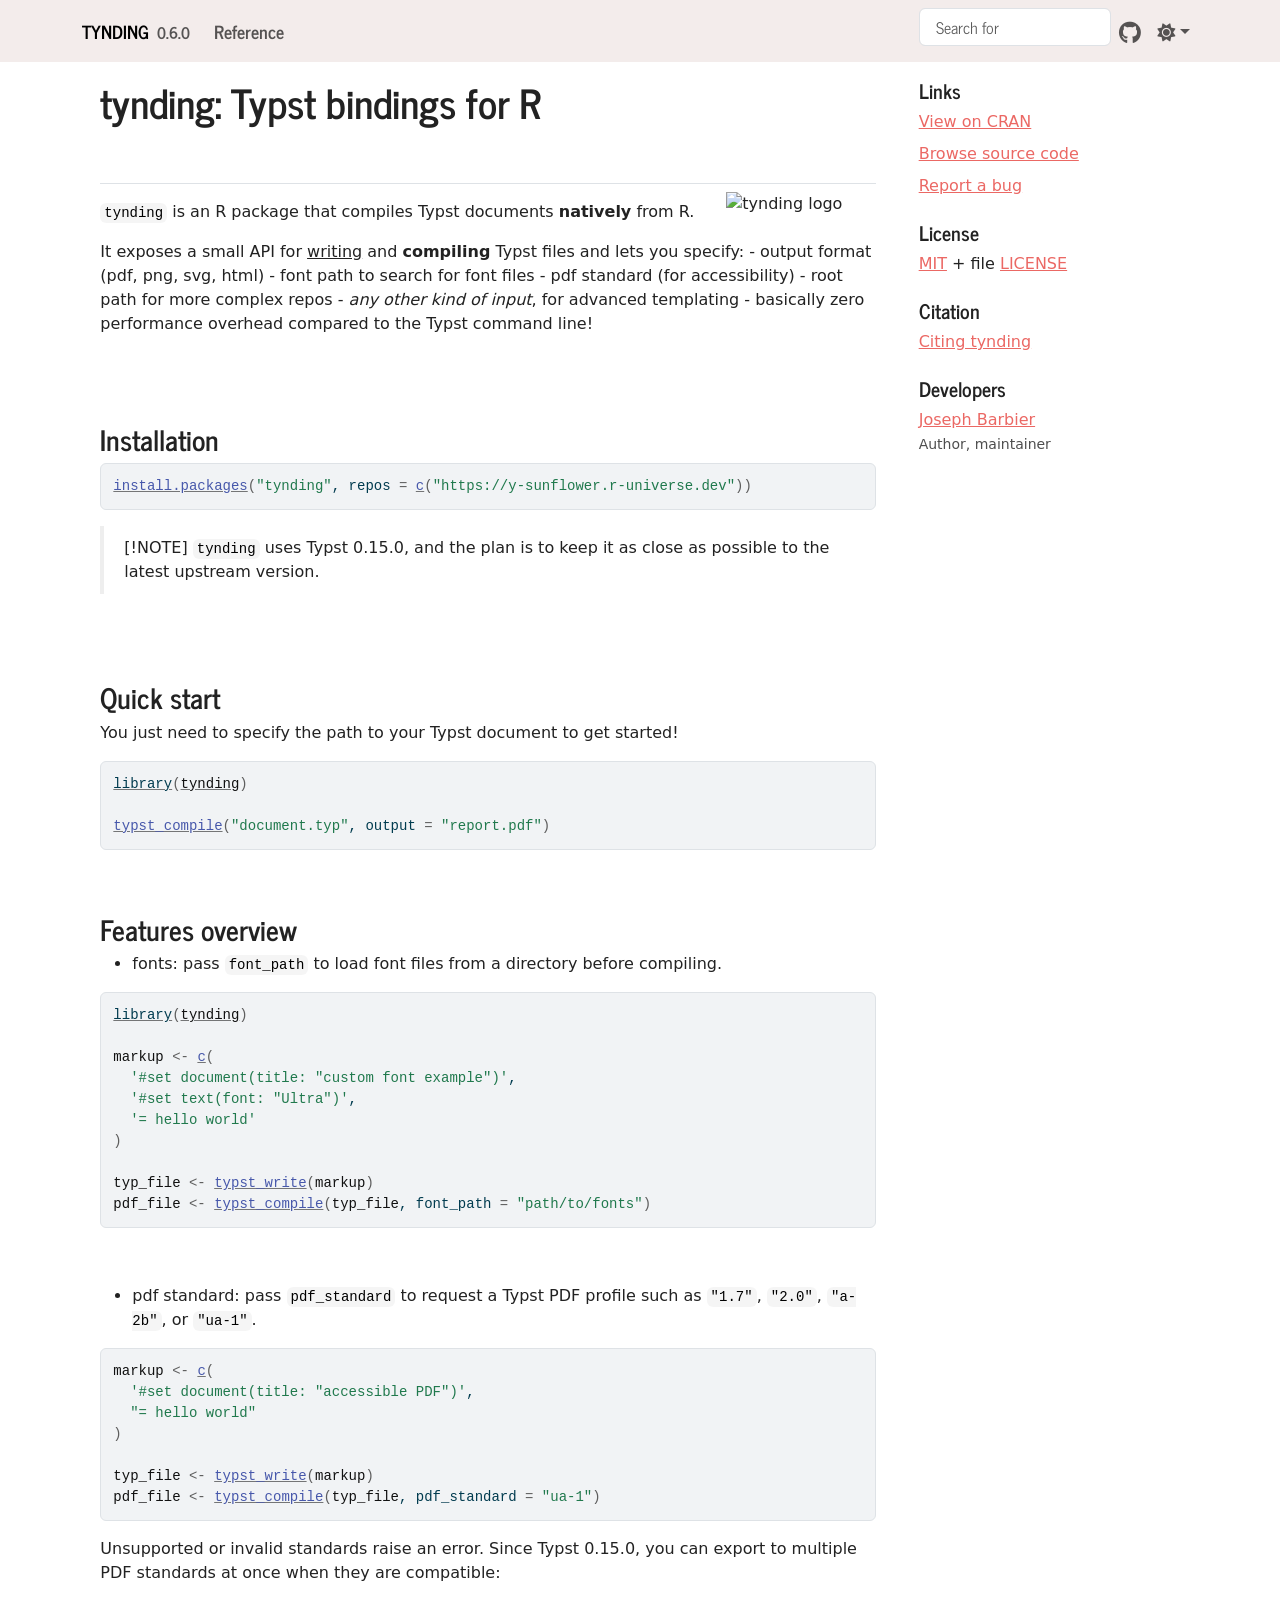
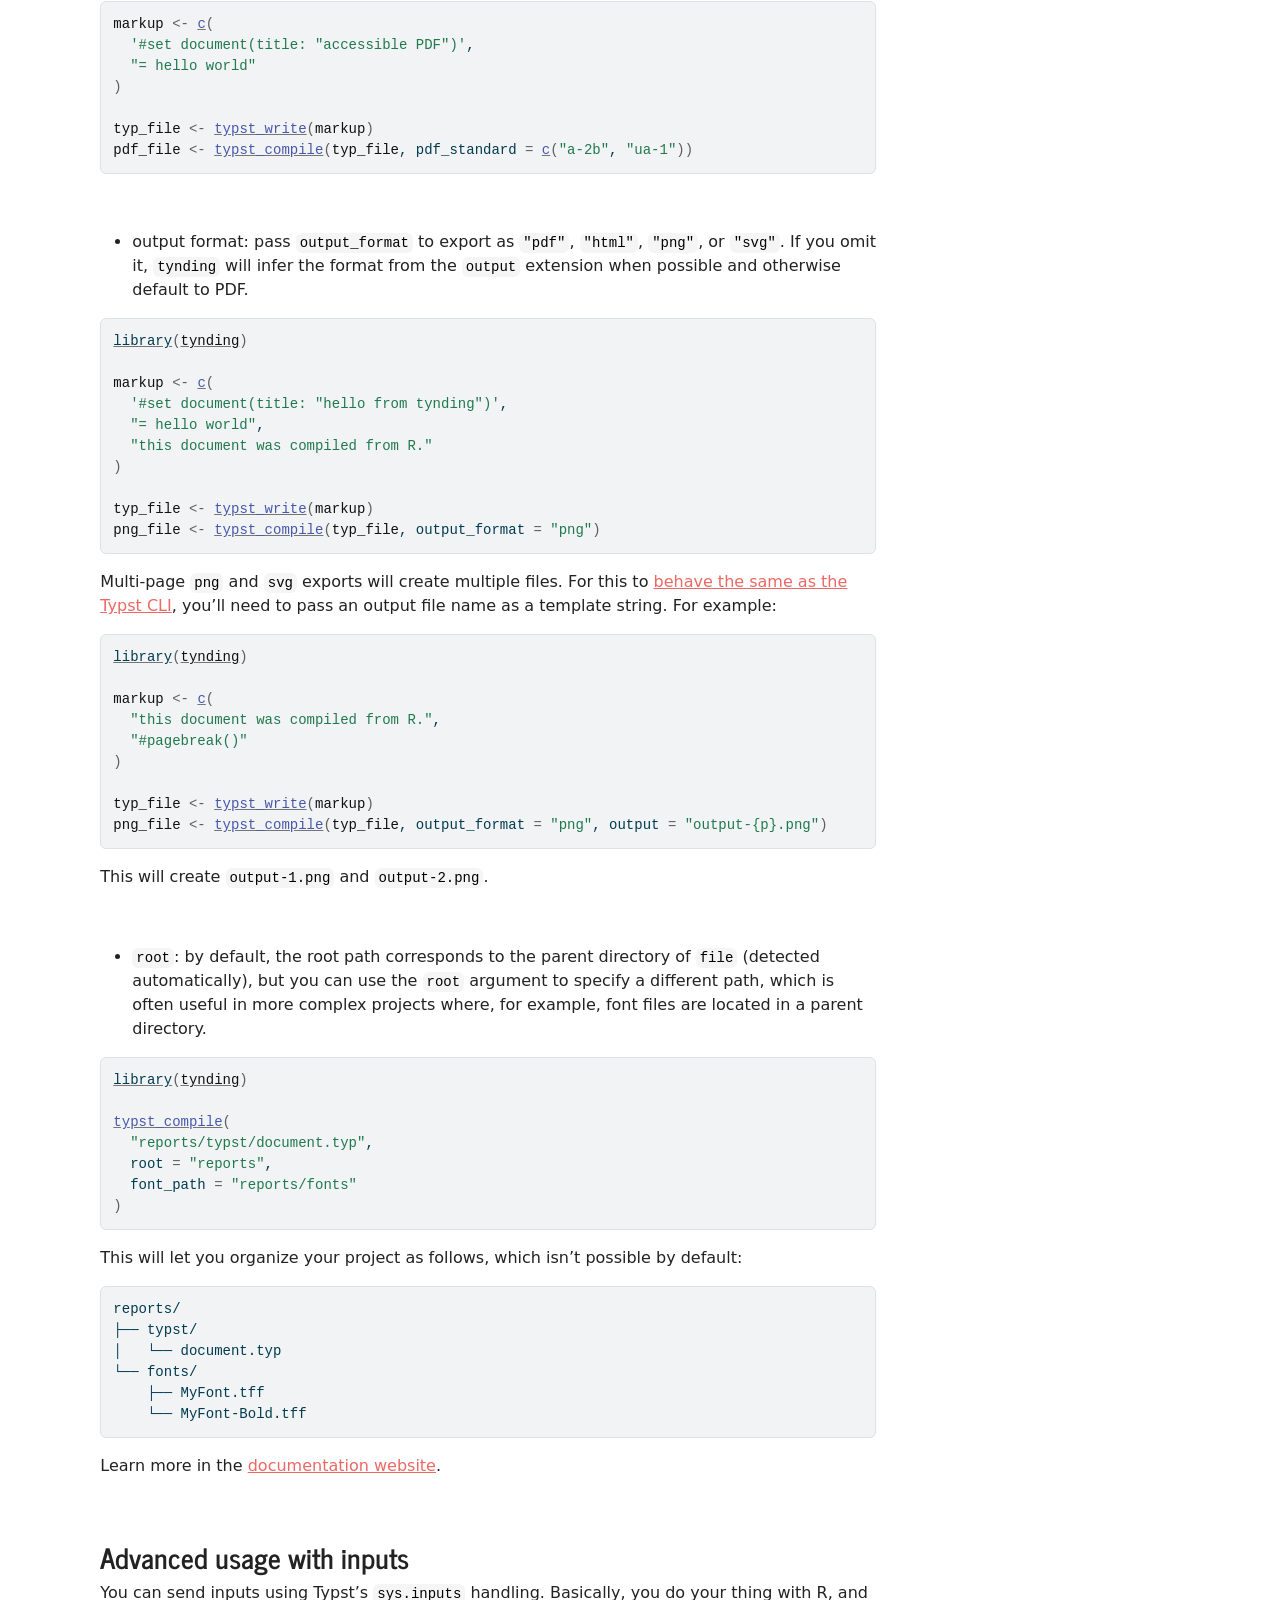
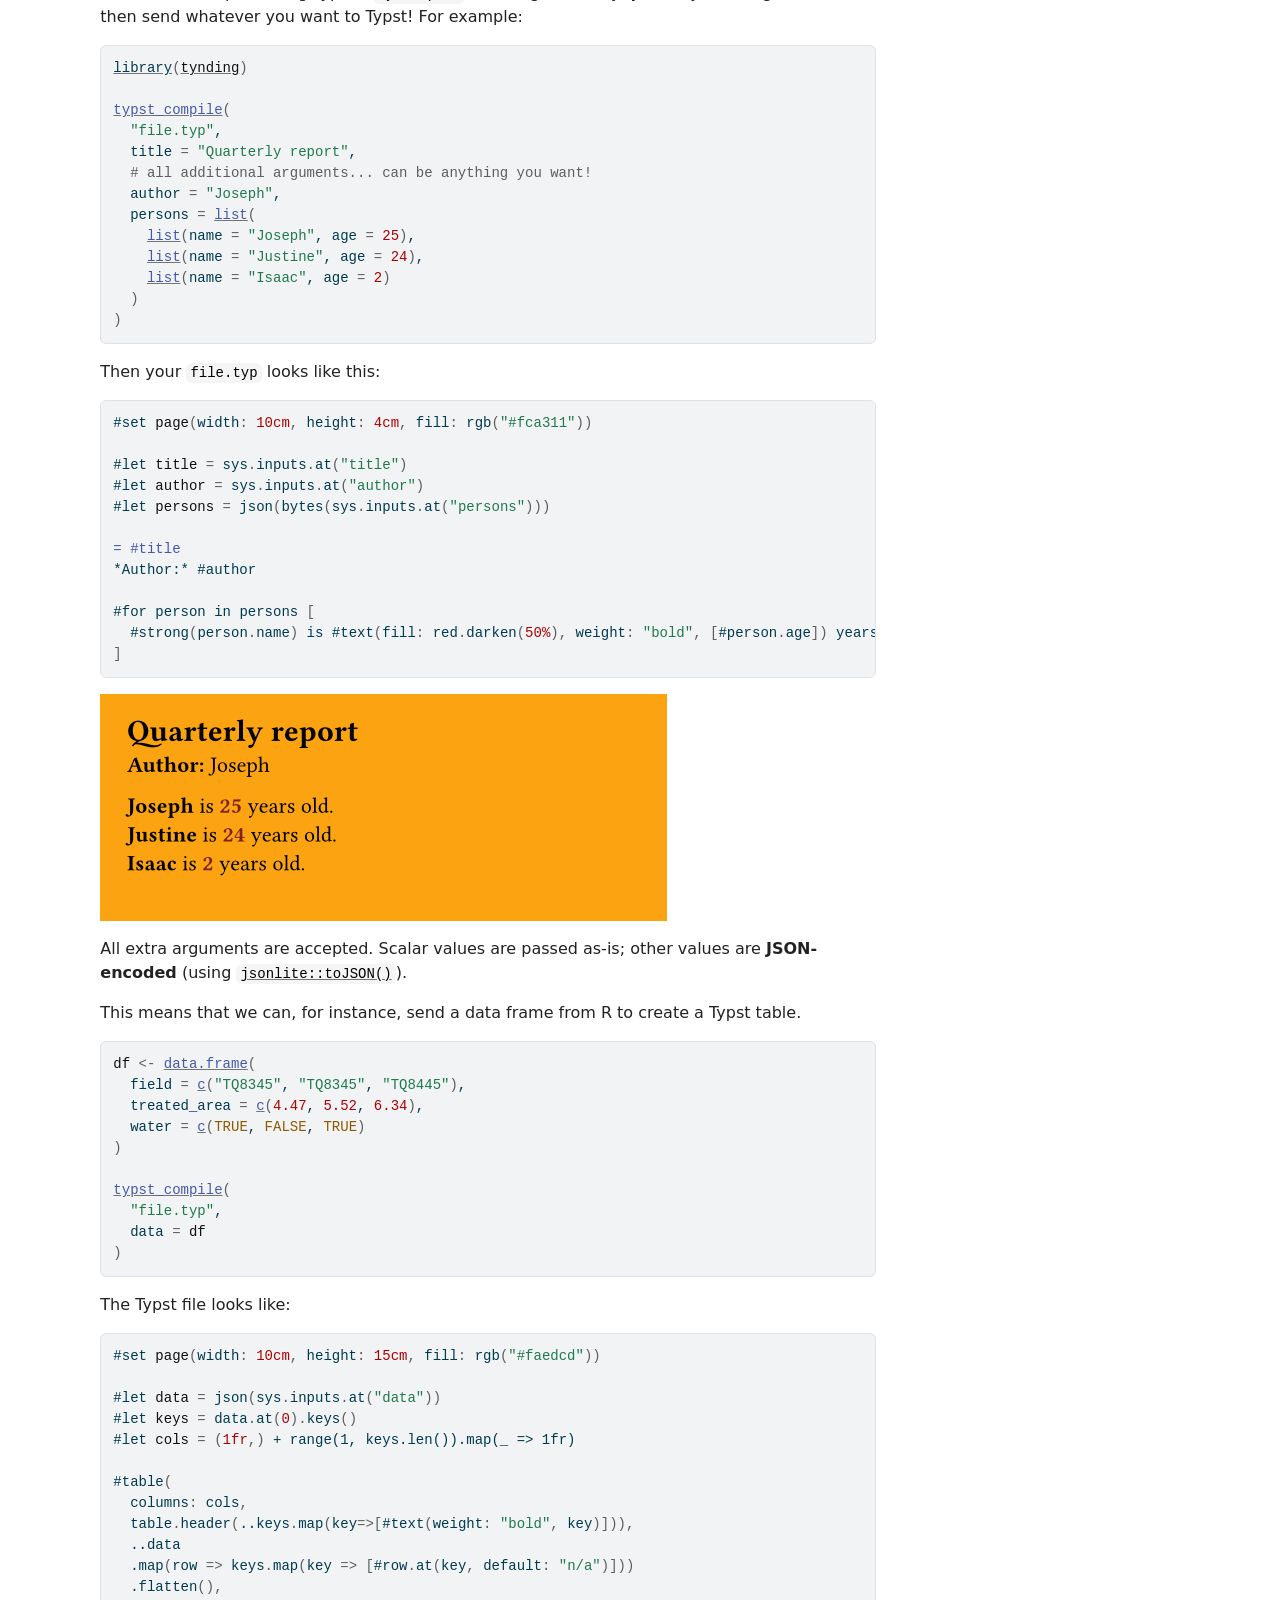
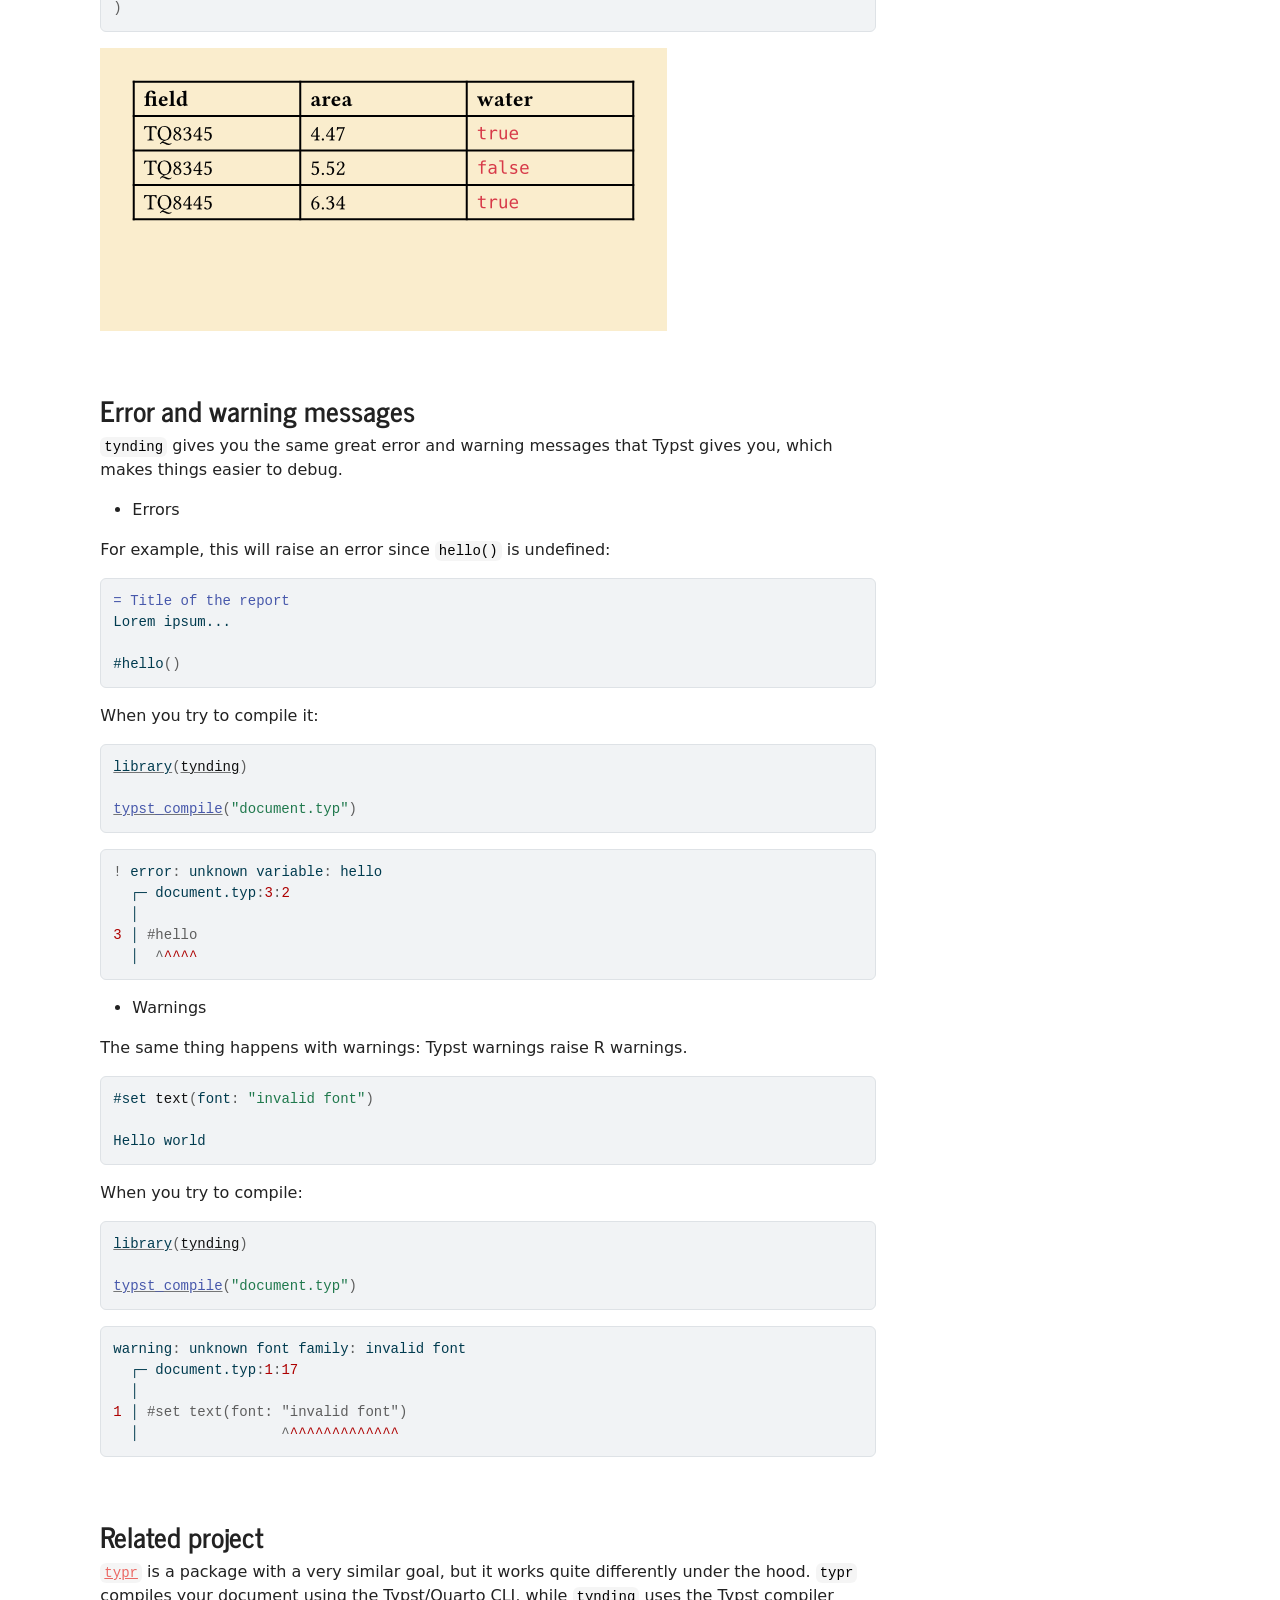
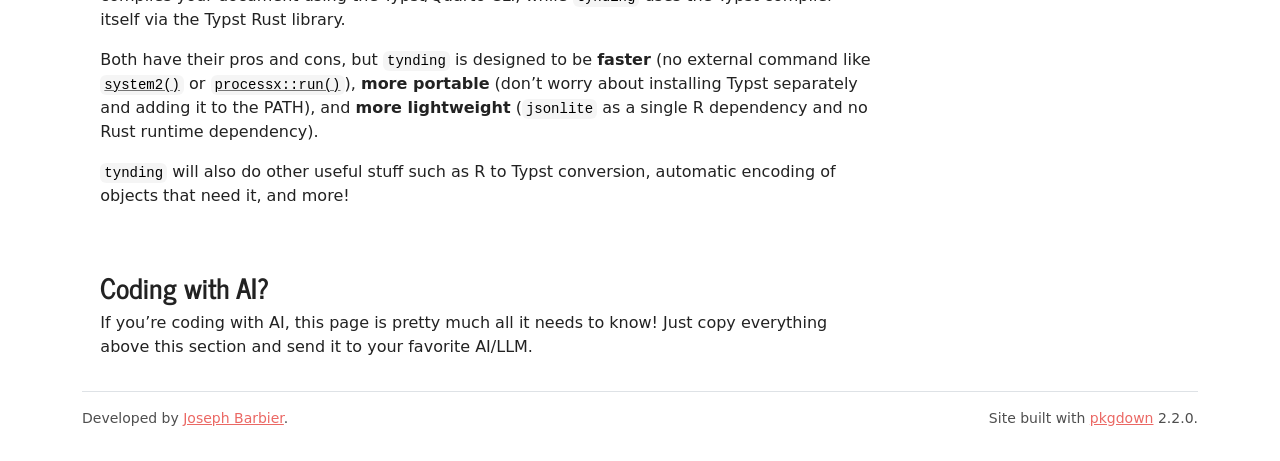
==== commit b8dbed1e: "Deploying to gh-pages from @ y-sunflower/tynding@de6fce1e8b0956867c419ba6cb3ef8eb53ce0fff 🚀" ====
--- a/index.html
+++ b/index.html
@@ -22,7 +22,7 @@
 
     <a class="navbar-brand me-2" href="index.html">tynding</a>
 
-    <small class="nav-text text-muted me-auto" data-bs-toggle="tooltip" data-bs-placement="bottom" title="">0.5.0</small>
+    <small class="nav-text text-muted me-auto" data-bs-toggle="tooltip" data-bs-placement="bottom" title="">0.6.0</small>
 
 
     <button class="navbar-toggler" type="button" data-bs-toggle="collapse" data-bs-target="#navbar" aria-controls="navbar" aria-expanded="false" aria-label="Toggle navigation">
